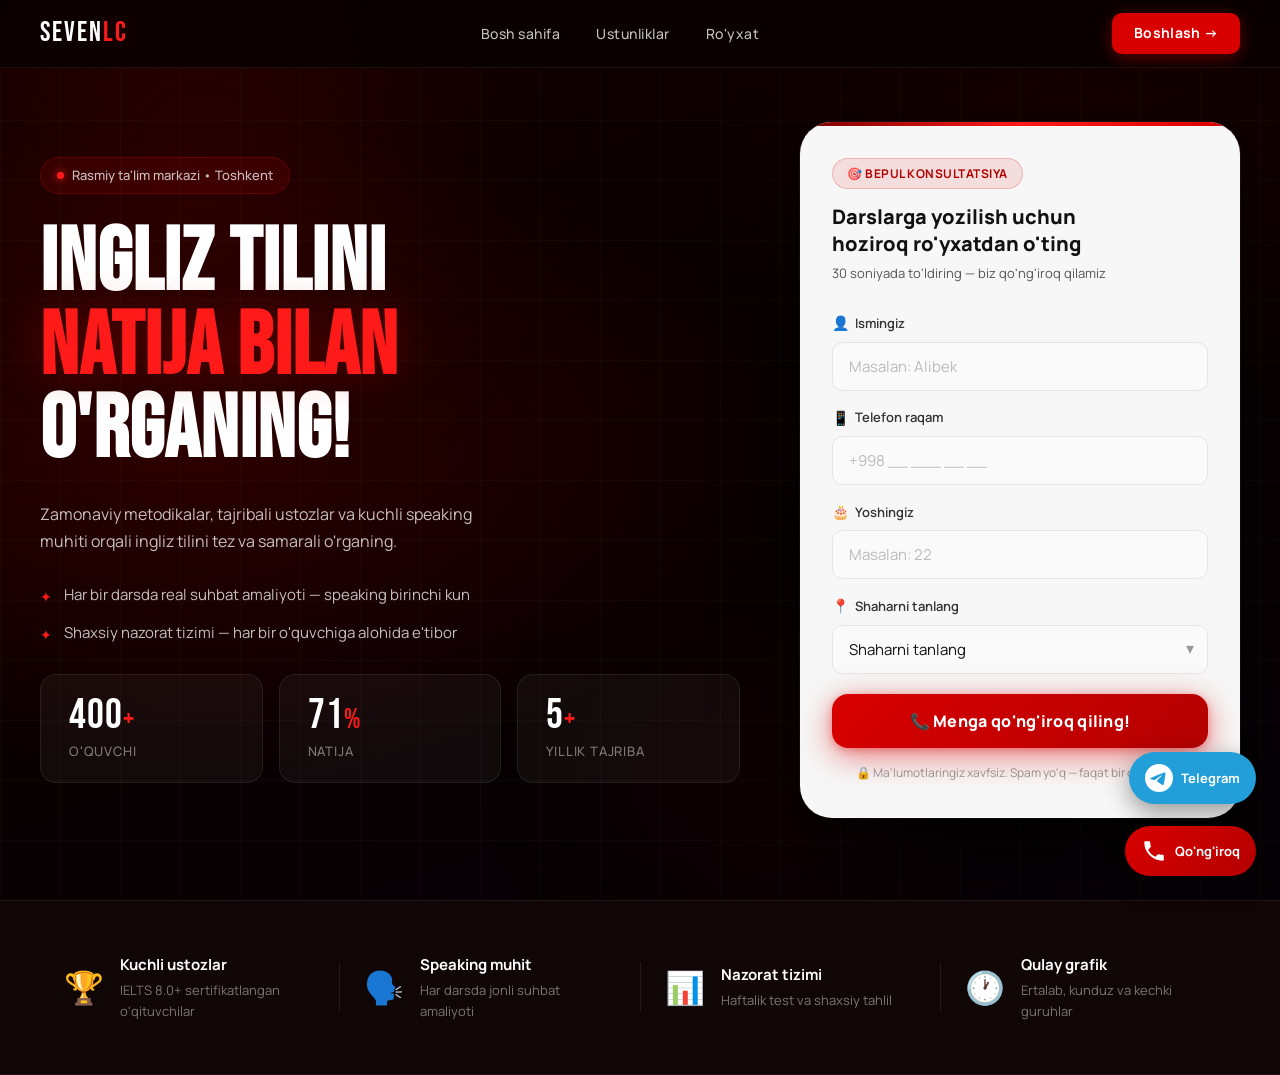
==== index.html @ 0f2a7fec "Add files via upload" ====
<!DOCTYPE html>
<html lang="uz">
<head>
  <meta charset="UTF-8" />
  <meta name="viewport" content="width=device-width, initial-scale=1.0"/>
  <title>SEVEN LC — Ingliz tili markazi</title>
  <link rel="stylesheet" href="style.css" />
  <!-- Google Fonts: Display + Body juftligi -->
  <link href="https://fonts.googleapis.com/css2?family=Bebas+Neue&family=Manrope:wght@300;400;500;600;700;800&display=swap" rel="stylesheet"/>
</head>
<body>

  <!-- ===== STICKY NAVBAR ===== -->
  <nav class="navbar" id="navbar">
    <div class="nav-inner">
      <div class="nav-logo">
        <span class="logo-seven">SEVEN</span><span class="logo-lc">LC</span>
      </div>
      <ul class="nav-links">
        <li><a href="#hero">Bosh sahifa</a></li>
        <li><a href="#features">Ustunliklar</a></li>
        <li><a href="#form">Ro'yxat</a></li>
      </ul>
      <a href="#form" class="nav-cta">Boshlash →</a>
    </div>
  </nav>

  <!-- ===== HERO SECTION ===== -->
  <section class="hero" id="hero">

    <!-- Fon dekorativ elementlari -->
    <div class="bg-orb orb1"></div>
    <div class="bg-orb orb2"></div>
    <div class="grid-lines"></div>

    <div class="hero-inner">

      <!-- ===== CHAP TOMON: Kontent ===== -->
      <div class="hero-left">

        <!-- Logo -->
        <div class="brand-badge">
          <span class="badge-dot"></span>
          <span>Rasmiy ta'lim markazi • Toshkent</span>
        </div>

        <!-- Asosiy sarlavha -->
        <h1 class="headline">
          Ingliz tilini<br/>
          <span class="headline-accent">natija bilan</span><br/>
          o'rganing!
        </h1>

        <!-- Kichik tavsif -->
        <p class="subtitle">
          Zamonaviy metodikalar, tajribali ustozlar va kuchli speaking muhiti orqali
          ingliz tilini tez va samarali o'rganing.
        </p>

        <!-- Foyda bandlari -->
        <ul class="benefits">
          <li>
            <span class="benefit-icon">✦</span>
            <span>Har bir darsda real suhbat amaliyoti — speaking birinchi kun</span>
          </li>
          <li>
            <span class="benefit-icon">✦</span>
            <span>Shaxsiy nazorat tizimi — har bir o'quvchiga alohida e'tibor</span>
          </li>
        </ul>

        <!-- Statistika kartalar -->
        <div class="stats-row">
          <div class="stat-card">
            <span class="stat-number">500<span class="stat-plus">+</span></span>
            <span class="stat-label">o'quvchi</span>
          </div>
          <div class="stat-card">
            <span class="stat-number">90<span class="stat-plus">%</span></span>
            <span class="stat-label">natija</span>
          </div>
          <div class="stat-card">
            <span class="stat-number">7<span class="stat-plus">+</span></span>
            <span class="stat-label">yillik tajriba</span>
          </div>
        </div>

      </div>

      <!-- ===== O'NG TOMON: Lead forma ===== -->
      <div class="hero-right">
        <div class="form-card" id="form">

          <!-- Forma sarlavhasi -->
          <div class="form-header">
            <div class="form-badge">🎯 Bepul konsultatsiya</div>
            <h2 class="form-title">
              Darslarga yozilish uchun<br/>hoziroq ro'yxatdan o'ting
            </h2>
            <p class="form-subtitle">30 soniyada to'ldiring — biz qo'ng'iroq qilamiz</p>
          </div>

          <!-- Forma -->
          <div class="lead-form" id="leadForm">

            <div class="field-group">
              <label class="field-label">
                <span class="label-icon">👤</span> Ismingiz
              </label>
              <input
                type="text"
                id="nameInput"
                class="field-input"
                placeholder="Masalan: Alibek"
                autocomplete="off"
              />
            </div>

            <div class="field-group">
              <label class="field-label">
                <span class="label-icon">📱</span> Telefon raqam
              </label>
              <input
                type="tel"
                id="phoneInput"
                class="field-input"
                placeholder="+998 __ ___ __ __"
                autocomplete="off"
              />
            </div>

            <div class="field-group">
              <label class="field-label">
                <span class="label-icon">🎂</span> Yoshingiz
              </label>
              <input
                type="number"
                id="ageInput"
                class="field-input"
                placeholder="Masalan: 22"
                min="5"
                max="70"
              />
            </div>

            <div class="field-group">
              <label class="field-label">
                <span class="label-icon">📍</span> Shaharni tanlang
              </label>
              <div class="select-wrapper">
                <select id="citySelect" class="field-input field-select">
                  <option value="" disabled selected>Shaharni tanlang</option>
                  <option value="toshkent">Toshkent</option>
                  <option value="samarkand">Samarqand</option>
                  <option value="buxoro">Buxoro</option>
                  <option value="namangan">Namangan</option>
                  <option value="andijon">Andijon</option>
                  <option value="fargona">Farg'ona</option>
                  <option value="qarshi">Qarshi</option>
                  <option value="nukus">Nukus</option>
                  <option value="other">Boshqa shahar</option>
                </select>
                <span class="select-arrow">▾</span>
              </div>
            </div>

            <!-- Yuborish tugmasi -->
            <button class="submit-btn" id="submitBtn" onclick="submitForm()">
              <span class="btn-text">📞 Menga qo'ng'iroq qiling!</span>
              <span class="btn-shine"></span>
            </button>

            <!-- Ishonch belgisi -->
            <p class="trust-note">
              🔒 Ma'lumotlaringiz xavfsiz. Spam yo'q — faqat bir qo'ng'iroq.
            </p>

          </div>

          <!-- Muvaffaqiyat xabari (JavaScript tomonidan ko'rsatiladi) -->
          <div class="success-message" id="successMessage">
            <div class="success-icon">🎉</div>
            <h3 class="success-title">Tabriklaymiz!</h3>
            <p class="success-text">
              Siz muvaffaqiyatli ro'yxatdan o'tdingiz.<br/>
              Tez orada mutaxassisimiz siz bilan bog'lanadi!
            </p>
            <div class="success-timer">
              <span class="timer-dot"></span>
              Odatda <strong>15 daqiqa</strong> ichida qo'ng'iroq qilamiz
            </div>
          </div>

        </div>
      </div>
      <!-- /hero-right -->

    </div>
    <!-- /hero-inner -->

  </section>
  <!-- /hero -->

  <!-- ===== FEATURE BAR ===== -->
  <section class="feature-bar" id="features">
    <div class="feature-bar-inner">

      <div class="feature-card">
        <div class="feature-icon">🏆</div>
        <div class="feature-content">
          <span class="feature-title">Kuchli ustozlar</span>
          <span class="feature-desc">IELTS 8.0+ sertifikatlangan o'qituvchilar</span>
        </div>
      </div>

      <div class="feature-divider"></div>

      <div class="feature-card">
        <div class="feature-icon">🗣️</div>
        <div class="feature-content">
          <span class="feature-title">Speaking muhit</span>
          <span class="feature-desc">Har darsda jonli suhbat amaliyoti</span>
        </div>
      </div>

      <div class="feature-divider"></div>

      <div class="feature-card">
        <div class="feature-icon">📊</div>
        <div class="feature-content">
          <span class="feature-title">Nazorat tizimi</span>
          <span class="feature-desc">Haftalik test va shaxsiy tahlil</span>
        </div>
      </div>

      <div class="feature-divider"></div>

      <div class="feature-card">
        <div class="feature-icon">🕐</div>
        <div class="feature-content">
          <span class="feature-title">Qulay grafik</span>
          <span class="feature-desc">Ertalab, kunduz va kechki guruhlar</span>
        </div>
      </div>

    </div>
  </section>
  <!-- /feature-bar -->

  <!-- ===== FLOATING BUTTONS ===== -->
  <!-- Telegram tugmasi -->
  <a
    href="https://t.me/sevenlc"
    target="_blank"
    class="float-btn float-telegram"
    title="Telegram orqali yozing"
  >
    <svg width="28" height="28" viewBox="0 0 24 24" fill="white">
      <path d="M11.944 0A12 12 0 0 0 0 12a12 12 0 0 0 12 12 12 12 0 0 0 12-12A12 12 0 0 0 12 0a12 12 0 0 0-.056 0zm4.962 7.224c.1-.002.321.023.465.14a.506.506 0 0 1 .171.325c.016.093.036.306.02.472-.18 1.898-.962 6.502-1.36 8.627-.168.9-.499 1.201-.82 1.23-.696.065-1.225-.46-1.9-.902-1.056-.693-1.653-1.124-2.678-1.8-1.185-.78-.417-1.21.258-1.91.177-.184 3.247-2.977 3.307-3.23.007-.032.014-.15-.056-.212s-.174-.041-.249-.024c-.106.024-1.793 1.14-5.061 3.345-.48.33-.913.49-1.302.48-.428-.008-1.252-.241-1.865-.44-.752-.245-1.349-.374-1.297-.789.027-.216.325-.437.893-.663 3.498-1.524 5.83-2.529 6.998-3.014 3.332-1.386 4.025-1.627 4.476-1.635z"/>
    </svg>
    <span class="float-label">Telegram</span>
  </a>

  <!-- Telefon tugmasi -->
  <a
    href="tel:+998901234567"
    class="float-btn float-phone"
    title="Qo'ng'iroq qiling"
  >
    <svg width="26" height="26" viewBox="0 0 24 24" fill="white">
      <path d="M6.62 10.79c1.44 2.83 3.76 5.14 6.59 6.59l2.2-2.2c.27-.27.67-.36 1.02-.24 1.12.37 2.33.57 3.57.57.55 0 1 .45 1 1V20c0 .55-.45 1-1 1-9.39 0-17-7.61-17-17 0-.55.45-1 1-1h3.5c.55 0 1 .45 1 1 0 1.25.2 2.45.57 3.57.11.35.03.74-.25 1.02l-2.2 2.2z"/>
    </svg>
    <span class="float-label">Qo'ng'iroq</span>
  </a>

  <script src="script.js"></script>
</body>
</html>
---- style.css ----
/* =====================================================
   SEVEN LC — Premium Red Landing Page
   Muallif: Claude | Dizayn: Dark Luxury Red
   ===================================================== */

/* ===== CSS O'ZGARUVCHILARI (Design Tokens) ===== */
:root {
  --red-900: #1a0000;
  --red-800: #2d0000;
  --red-700: #4a0000;
  --red-600: #7a0000;
  --red-500: #b30000;
  --red-400: #d90000;
  --red-300: #ff1a1a;
  --red-glow: rgba(217, 0, 0, 0.35);
  --red-soft: rgba(217, 0, 0, 0.12);

  --dark-bg: #0a0000;
  --dark-card: rgba(255,255,255,0.97);
  --dark-surface: rgba(255,255,255,0.04);

  --text-white: #ffffff;
  --text-light: rgba(255,255,255,0.75);
  --text-muted: rgba(255,255,255,0.45);
  --text-dark: #111111;
  --text-gray: #555555;

  --radius-sm: 10px;
  --radius-md: 16px;
  --radius-lg: 24px;
  --radius-xl: 32px;

  --shadow-red: 0 0 40px rgba(217,0,0,0.25), 0 0 80px rgba(217,0,0,0.1);
  --shadow-card: 0 32px 80px rgba(0,0,0,0.6), 0 8px 24px rgba(0,0,0,0.4);
  --shadow-btn: 0 8px 32px rgba(217,0,0,0.5), 0 2px 8px rgba(217,0,0,0.3);

  --font-display: 'Bebas Neue', sans-serif;
  --font-body: 'Manrope', sans-serif;

  --transition: all 0.3s cubic-bezier(0.4, 0, 0.2, 1);
}

/* ===== RESET & BASE ===== */
*, *::before, *::after {
  margin: 0;
  padding: 0;
  box-sizing: border-box;
}

html {
  scroll-behavior: smooth;
}

body {
  font-family: var(--font-body);
  background-color: var(--dark-bg);
  color: var(--text-white);
  min-height: 100vh;
  overflow-x: hidden;
  line-height: 1.6;
}

/* =====================================================
   NAVBAR
   ===================================================== */
.navbar {
  position: fixed;
  top: 0;
  left: 0;
  right: 0;
  z-index: 1000;
  padding: 0 40px;
  height: 68px;
  background: rgba(10, 0, 0, 0.85);
  backdrop-filter: blur(20px);
  -webkit-backdrop-filter: blur(20px);
  border-bottom: 1px solid rgba(255,255,255,0.06);
  transition: var(--transition);
}

.navbar.scrolled {
  background: rgba(10, 0, 0, 0.97);
  box-shadow: 0 4px 30px rgba(0,0,0,0.5);
}

.nav-inner {
  max-width: 1280px;
  margin: 0 auto;
  height: 100%;
  display: flex;
  align-items: center;
  justify-content: space-between;
}

/* Logo */
.nav-logo {
  font-family: var(--font-display);
  font-size: 28px;
  letter-spacing: 2px;
}
.logo-seven { color: var(--text-white); }
.logo-lc {
  color: var(--red-300);
  text-shadow: 0 0 20px var(--red-glow);
}

/* Nav links */
.nav-links {
  display: flex;
  list-style: none;
  gap: 36px;
}
.nav-links a {
  color: var(--text-light);
  text-decoration: none;
  font-size: 14px;
  font-weight: 500;
  letter-spacing: 0.5px;
  transition: var(--transition);
}
.nav-links a:hover {
  color: var(--red-300);
}

/* Nav CTA */
.nav-cta {
  background: var(--red-400);
  color: white;
  text-decoration: none;
  padding: 9px 22px;
  border-radius: var(--radius-sm);
  font-size: 14px;
  font-weight: 700;
  letter-spacing: 0.3px;
  transition: var(--transition);
  box-shadow: 0 4px 16px rgba(217,0,0,0.4);
}
.nav-cta:hover {
  background: var(--red-300);
  box-shadow: var(--shadow-btn);
  transform: translateY(-1px);
}

/* =====================================================
   HERO SECTION
   ===================================================== */
.hero {
  min-height: 100vh;
  padding: 100px 40px 60px;
  position: relative;
  overflow: hidden;
  display: flex;
  align-items: center;

  /* Gradient fon */
  background:
    radial-gradient(ellipse 80% 60% at 15% 50%, rgba(120,0,0,0.3) 0%, transparent 60%),
    radial-gradient(ellipse 60% 50% at 85% 20%, rgba(80,0,0,0.2) 0%, transparent 50%),
    linear-gradient(160deg, #150000 0%, #0a0000 40%, #060006 100%);
}

/* Dekorativ orb-lar (fon yorituvchi elementlar) */
.bg-orb {
  position: absolute;
  border-radius: 50%;
  pointer-events: none;
  filter: blur(80px);
}
.orb1 {
  width: 600px;
  height: 600px;
  background: radial-gradient(circle, rgba(180,0,0,0.18) 0%, transparent 70%);
  top: -150px;
  left: -100px;
  animation: orbFloat 8s ease-in-out infinite;
}
.orb2 {
  width: 400px;
  height: 400px;
  background: radial-gradient(circle, rgba(100,0,0,0.15) 0%, transparent 70%);
  bottom: -80px;
  right: 300px;
  animation: orbFloat 10s ease-in-out infinite reverse;
}

/* Grid chiziqlar (fon pattern) */
.grid-lines {
  position: absolute;
  inset: 0;
  background-image:
    linear-gradient(rgba(255,255,255,0.025) 1px, transparent 1px),
    linear-gradient(90deg, rgba(255,255,255,0.025) 1px, transparent 1px);
  background-size: 60px 60px;
  pointer-events: none;
}

@keyframes orbFloat {
  0%, 100% { transform: translateY(0px) scale(1); }
  50% { transform: translateY(-30px) scale(1.05); }
}

/* Hero ichki tartib */
.hero-inner {
  max-width: 1280px;
  margin: 0 auto;
  width: 100%;
  display: grid;
  grid-template-columns: 1fr 440px;
  gap: 60px;
  align-items: center;
  position: relative;
  z-index: 1;
}

/* =====================================================
   CHAP TOMON — Kontent
   ===================================================== */
.hero-left {
  display: flex;
  flex-direction: column;
  gap: 28px;
}

/* Brand badge */
.brand-badge {
  display: inline-flex;
  align-items: center;
  gap: 8px;
  background: var(--red-soft);
  border: 1px solid rgba(217,0,0,0.25);
  border-radius: 50px;
  padding: 7px 16px;
  font-size: 13px;
  color: var(--text-light);
  font-weight: 500;
  width: fit-content;
  animation: fadeSlideDown 0.6s ease both;
}
.badge-dot {
  width: 7px;
  height: 7px;
  border-radius: 50%;
  background: var(--red-300);
  box-shadow: 0 0 8px var(--red-300);
  animation: pulse 2s infinite;
}

@keyframes pulse {
  0%, 100% { opacity: 1; transform: scale(1); }
  50% { opacity: 0.6; transform: scale(1.3); }
}

/* Asosiy sarlavha */
.headline {
  font-family: var(--font-display);
  font-size: clamp(52px, 7vw, 88px);
  line-height: 0.95;
  letter-spacing: 1px;
  color: var(--text-white);
  animation: fadeSlideDown 0.7s ease 0.1s both;
}
.headline-accent {
  color: var(--red-300);
  text-shadow: var(--shadow-red);
  display: inline-block;
  position: relative;
}

/* Tavsif matni */
.subtitle {
  font-size: 16px;
  color: var(--text-light);
  line-height: 1.7;
  max-width: 480px;
  font-weight: 400;
  animation: fadeSlideDown 0.7s ease 0.2s both;
}

/* Foyda bandlari */
.benefits {
  list-style: none;
  display: flex;
  flex-direction: column;
  gap: 12px;
  animation: fadeSlideDown 0.7s ease 0.3s both;
}
.benefits li {
  display: flex;
  align-items: flex-start;
  gap: 12px;
  font-size: 15px;
  color: var(--text-light);
}
.benefit-icon {
  color: var(--red-300);
  font-size: 14px;
  margin-top: 3px;
  flex-shrink: 0;
}

/* ===== STATISTIKA KARTALAR ===== */
.stats-row {
  display: flex;
  gap: 16px;
  animation: fadeSlideDown 0.7s ease 0.4s both;
}

.stat-card {
  background: var(--dark-surface);
  border: 1px solid rgba(255,255,255,0.08);
  border-radius: var(--radius-md);
  padding: 20px 28px;
  display: flex;
  flex-direction: column;
  gap: 4px;
  flex: 1;
  position: relative;
  overflow: hidden;
  transition: var(--transition);
  cursor: default;
}
.stat-card::before {
  content: '';
  position: absolute;
  top: 0;
  left: 0;
  right: 0;
  height: 2px;
  background: linear-gradient(90deg, var(--red-400), var(--red-300));
  opacity: 0;
  transition: var(--transition);
}
.stat-card:hover {
  border-color: rgba(217,0,0,0.3);
  background: rgba(217,0,0,0.08);
  transform: translateY(-3px);
}
.stat-card:hover::before {
  opacity: 1;
}

.stat-number {
  font-family: var(--font-display);
  font-size: 42px;
  color: var(--text-white);
  line-height: 1;
  letter-spacing: 1px;
}
.stat-plus {
  color: var(--red-300);
  font-size: 28px;
}
.stat-label {
  font-size: 13px;
  color: var(--text-muted);
  font-weight: 500;
  text-transform: uppercase;
  letter-spacing: 0.8px;
}

/* =====================================================
   O'NG TOMON — Lead Forma
   ===================================================== */
.hero-right {
  animation: fadeSlideUp 0.8s ease 0.2s both;
}

.form-card {
  background: var(--dark-card);
  border-radius: var(--radius-xl);
  padding: 36px 32px;
  box-shadow: var(--shadow-card), 0 0 0 1px rgba(255,255,255,0.08);
  position: relative;
  overflow: hidden;
}

/* Forma yuqori dekoratsiyasi */
.form-card::before {
  content: '';
  position: absolute;
  top: 0;
  left: 0;
  right: 0;
  height: 4px;
  background: linear-gradient(90deg, var(--red-600), var(--red-300), var(--red-400));
}

/* Forma sarlavhasi */
.form-header {
  margin-bottom: 28px;
}
.form-badge {
  display: inline-block;
  background: rgba(217,0,0,0.1);
  color: var(--red-500);
  border: 1px solid rgba(217,0,0,0.2);
  border-radius: 50px;
  padding: 5px 14px;
  font-size: 12px;
  font-weight: 700;
  letter-spacing: 0.5px;
  text-transform: uppercase;
  margin-bottom: 14px;
}
.form-title {
  font-family: var(--font-body);
  font-size: 20px;
  font-weight: 800;
  color: var(--text-dark);
  line-height: 1.35;
  margin-bottom: 6px;
}
.form-subtitle {
  font-size: 13px;
  color: var(--text-gray);
}

/* ===== FORMA MAYDONLARI ===== */
.lead-form {
  display: flex;
  flex-direction: column;
  gap: 16px;
}

.field-group {
  display: flex;
  flex-direction: column;
  gap: 7px;
}

.field-label {
  font-size: 13px;
  font-weight: 600;
  color: #333;
  display: flex;
  align-items: center;
  gap: 6px;
}
.label-icon { font-size: 14px; }

.field-input {
  width: 100%;
  padding: 13px 16px;
  border: 1.5px solid #e5e5e5;
  border-radius: var(--radius-sm);
  font-size: 15px;
  font-family: var(--font-body);
  color: var(--text-dark);
  background: #fafafa;
  transition: var(--transition);
  outline: none;
  appearance: none;
  -webkit-appearance: none;
}
.field-input:focus {
  border-color: var(--red-400);
  background: white;
  box-shadow: 0 0 0 4px rgba(217,0,0,0.08);
}
.field-input::placeholder {
  color: #bbb;
}
.field-input:hover:not(:focus) {
  border-color: #ccc;
}

/* Select wrapper */
.select-wrapper {
  position: relative;
}
.field-select {
  cursor: pointer;
  padding-right: 40px;
}
.select-arrow {
  position: absolute;
  right: 14px;
  top: 50%;
  transform: translateY(-50%);
  color: #999;
  font-size: 16px;
  pointer-events: none;
}

/* ===== YUBORISH TUGMASI ===== */
.submit-btn {
  width: 100%;
  padding: 16px 24px;
  background: linear-gradient(135deg, var(--red-400), var(--red-500));
  color: white;
  border: none;
  border-radius: var(--radius-md);
  font-size: 16px;
  font-weight: 800;
  font-family: var(--font-body);
  cursor: pointer;
  transition: var(--transition);
  position: relative;
  overflow: hidden;
  margin-top: 4px;
  letter-spacing: 0.3px;
  box-shadow: var(--shadow-btn);
}
.submit-btn:hover {
  background: linear-gradient(135deg, var(--red-300), var(--red-400));
  transform: translateY(-2px);
  box-shadow: 0 12px 40px rgba(217,0,0,0.6);
}
.submit-btn:active {
  transform: translateY(0);
}

/* Tugma yaltirash effekti */
.btn-shine {
  position: absolute;
  top: 0;
  left: -100%;
  width: 60%;
  height: 100%;
  background: linear-gradient(90deg, transparent, rgba(255,255,255,0.25), transparent);
  transform: skewX(-20deg);
  animation: btnShine 3s infinite;
}
@keyframes btnShine {
  0% { left: -100%; }
  40%, 100% { left: 150%; }
}

/* Ishonch eslatmasi */
.trust-note {
  font-size: 12px;
  color: #999;
  text-align: center;
  line-height: 1.5;
}

/* =====================================================
   MUVAFFAQIYAT XABARI
   ===================================================== */
.success-message {
  display: none; /* JavaScript tomonidan ko'rsatiladi */
  flex-direction: column;
  align-items: center;
  text-align: center;
  padding: 20px 0;
  animation: successPop 0.5s cubic-bezier(0.175, 0.885, 0.32, 1.275) both;
}
.success-message.visible {
  display: flex;
}

.success-icon {
  font-size: 64px;
  margin-bottom: 16px;
  animation: iconBounce 0.6s cubic-bezier(0.175, 0.885, 0.32, 1.275) 0.2s both;
}
.success-title {
  font-size: 26px;
  font-weight: 800;
  color: var(--text-dark);
  margin-bottom: 10px;
}
.success-text {
  font-size: 15px;
  color: var(--text-gray);
  line-height: 1.6;
  margin-bottom: 20px;
}
.success-timer {
  display: flex;
  align-items: center;
  gap: 8px;
  background: rgba(217,0,0,0.08);
  border: 1px solid rgba(217,0,0,0.15);
  border-radius: 50px;
  padding: 10px 20px;
  font-size: 13px;
  color: var(--red-600);
  font-weight: 500;
}
.timer-dot {
  width: 8px;
  height: 8px;
  border-radius: 50%;
  background: var(--red-400);
  animation: pulse 1.5s infinite;
}

@keyframes successPop {
  from { opacity: 0; transform: scale(0.8); }
  to { opacity: 1; transform: scale(1); }
}
@keyframes iconBounce {
  from { transform: scale(0) rotate(-15deg); }
  to { transform: scale(1) rotate(0); }
}

/* =====================================================
   FEATURE BAR (Quyi qism)
   ===================================================== */
.feature-bar {
  background: rgba(255,255,255,0.025);
  border-top: 1px solid rgba(255,255,255,0.06);
  border-bottom: 1px solid rgba(255,255,255,0.06);
  padding: 36px 40px;
}

.feature-bar-inner {
  max-width: 1280px;
  margin: 0 auto;
  display: flex;
  align-items: center;
  gap: 0;
}

.feature-card {
  flex: 1;
  display: flex;
  align-items: center;
  gap: 16px;
  padding: 16px 24px;
  border-radius: var(--radius-md);
  transition: var(--transition);
  cursor: default;
}
.feature-card:hover {
  background: rgba(217,0,0,0.07);
}
.feature-card:hover .feature-icon {
  transform: scale(1.15);
}

.feature-icon {
  font-size: 32px;
  flex-shrink: 0;
  transition: var(--transition);
}

.feature-content {
  display: flex;
  flex-direction: column;
  gap: 3px;
}
.feature-title {
  font-size: 15px;
  font-weight: 700;
  color: var(--text-white);
}
.feature-desc {
  font-size: 13px;
  color: var(--text-muted);
}

/* Ajratuvchi chiziq */
.feature-divider {
  width: 1px;
  height: 50px;
  background: rgba(255,255,255,0.08);
  flex-shrink: 0;
}

/* =====================================================
   FLOATING BUTTONS
   ===================================================== */
.float-btn {
  position: fixed;
  right: 24px;
  display: flex;
  align-items: center;
  gap: 8px;
  padding: 12px 16px;
  border-radius: 50px;
  text-decoration: none;
  font-family: var(--font-body);
  font-size: 13px;
  font-weight: 700;
  color: white;
  z-index: 900;
  transition: var(--transition);
  box-shadow: 0 8px 24px rgba(0,0,0,0.4);
  white-space: nowrap;
}

/* Telegram tugmasi (pastdan ikkinchi) */
.float-telegram {
  bottom: 96px;
  background: #229ED9;
}
.float-telegram:hover {
  background: #1a8bbf;
  transform: translateX(-4px) scale(1.03);
  box-shadow: 0 12px 32px rgba(34,158,217,0.5);
}

/* Telefon tugmasi (eng pastda) */
.float-phone {
  bottom: 24px;
  background: linear-gradient(135deg, var(--red-400), var(--red-500));
}
.float-phone:hover {
  background: linear-gradient(135deg, var(--red-300), var(--red-400));
  transform: translateX(-4px) scale(1.03);
  box-shadow: 0 12px 32px rgba(217,0,0,0.5);
}

/* =====================================================
   ANIMATSIYALAR (Sahifa yuklanganda)
   ===================================================== */
@keyframes fadeSlideDown {
  from {
    opacity: 0;
    transform: translateY(-20px);
  }
  to {
    opacity: 1;
    transform: translateY(0);
  }
}

@keyframes fadeSlideUp {
  from {
    opacity: 0;
    transform: translateY(30px);
  }
  to {
    opacity: 1;
    transform: translateY(0);
  }
}

/* =====================================================
   MOBILE RESPONSIVE (768px dan kichik)
   ===================================================== */
@media (max-width: 900px) {
  .hero-inner {
    grid-template-columns: 1fr;
    gap: 40px;
  }

  .hero {
    padding: 90px 24px 50px;
  }

  .hero-left {
    gap: 22px;
  }

  .headline {
    font-size: clamp(44px, 12vw, 68px);
  }

  .stats-row {
    gap: 10px;
  }
  .stat-card {
    padding: 16px 20px;
  }
  .stat-number {
    font-size: 34px;
  }

  .form-card {
    padding: 28px 22px;
  }

  .navbar {
    padding: 0 20px;
  }
  .nav-links {
    display: none;
  }

  .feature-bar {
    padding: 24px 20px;
  }
  .feature-bar-inner {
    flex-direction: column;
    gap: 0;
  }
  .feature-card {
    width: 100%;
  }
  .feature-divider {
    width: 100%;
    height: 1px;
    margin: 4px 0;
  }

  .float-btn .float-label {
    display: none;
  }
  .float-btn {
    width: 52px;
    height: 52px;
    padding: 0;
    justify-content: center;
    border-radius: 50%;
  }
}

@media (max-width: 480px) {
  .stats-row {
    flex-direction: column;
  }
  .stat-card {
    flex-direction: row;
    align-items: center;
    gap: 12px;
  }
}
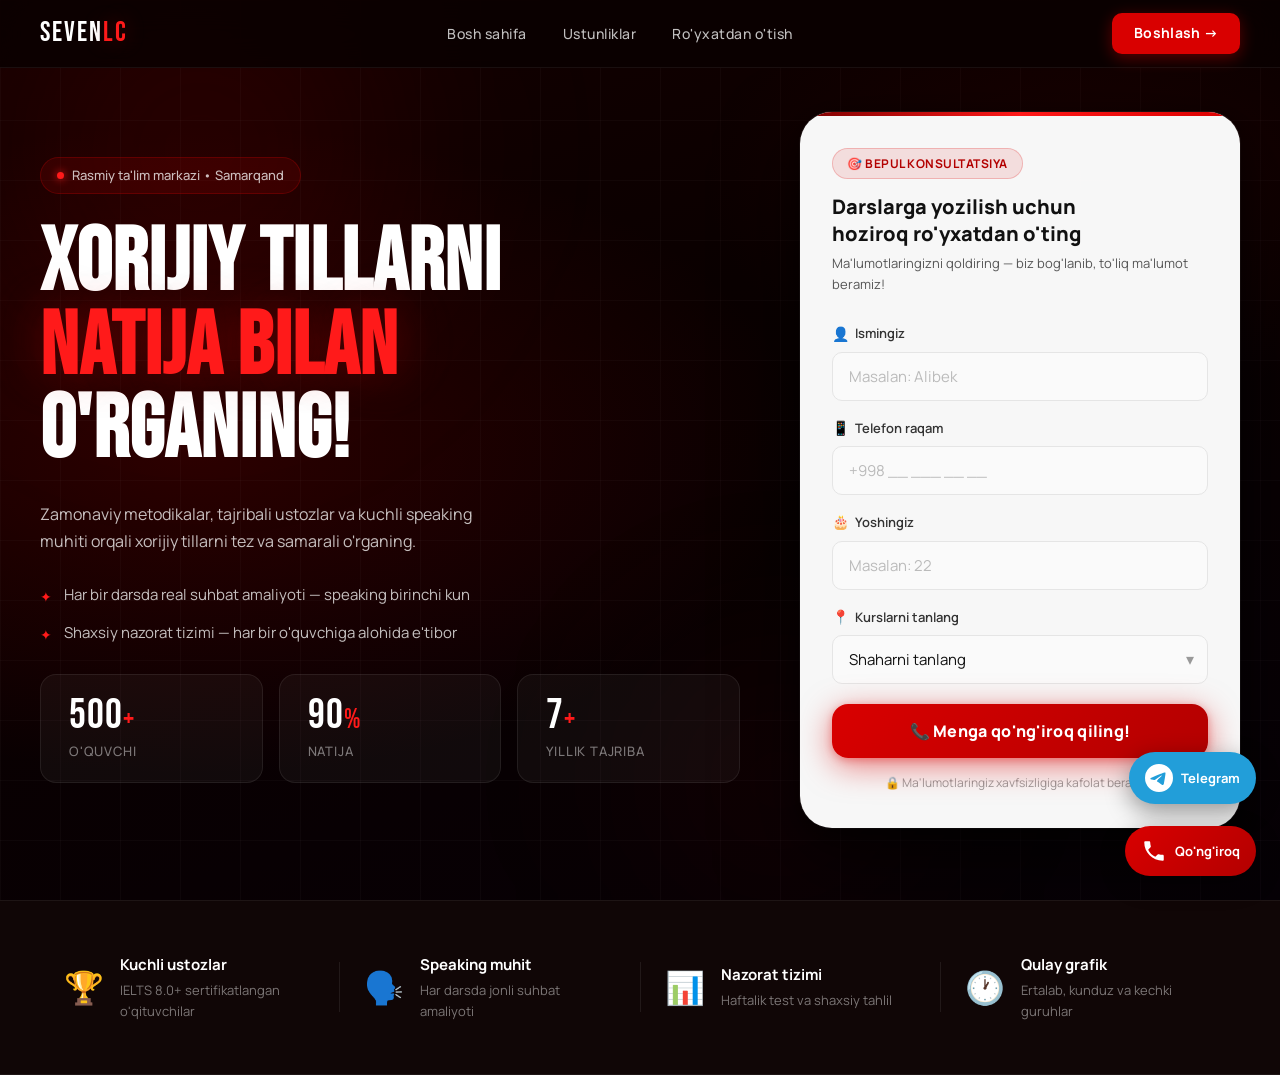
==== commit 89376391: "index.html" ====
--- a/index.html
+++ b/index.html
@@ -19,7 +19,7 @@
       <ul class="nav-links">
         <li><a href="#hero">Bosh sahifa</a></li>
         <li><a href="#features">Ustunliklar</a></li>
-        <li><a href="#form">Ro'yxat</a></li>
+        <li><a href="#form">Ro'yxatdan o'tish</a></li>
       </ul>
       <a href="#form" class="nav-cta">Boshlash →</a>
     </div>
@@ -41,12 +41,12 @@
         <!-- Logo -->
         <div class="brand-badge">
           <span class="badge-dot"></span>
-          <span>Rasmiy ta'lim markazi • Toshkent</span>
+          <span>Rasmiy ta'lim markazi • Samarqand</span>
         </div>
 
         <!-- Asosiy sarlavha -->
         <h1 class="headline">
-          Ingliz tilini<br/>
+          Xorijiy tillarni<br/>
           <span class="headline-accent">natija bilan</span><br/>
           o'rganing!
         </h1>
@@ -54,7 +54,7 @@
         <!-- Kichik tavsif -->
         <p class="subtitle">
           Zamonaviy metodikalar, tajribali ustozlar va kuchli speaking muhiti orqali
-          ingliz tilini tez va samarali o'rganing.
+          xorijiy tillarni tez va samarali o'rganing.
         </p>
 
         <!-- Foyda bandlari -->
@@ -97,7 +97,7 @@
             <h2 class="form-title">
               Darslarga yozilish uchun<br/>hoziroq ro'yxatdan o'ting
             </h2>
-            <p class="form-subtitle">30 soniyada to'ldiring — biz qo'ng'iroq qilamiz</p>
+            <p class="form-subtitle">Ma'lumotlaringizni qoldiring — biz bog'lanib, to'liq ma'lumot beramiz!</p>
           </div>
 
           <!-- Forma -->
@@ -145,18 +145,18 @@
 
             <div class="field-group">
               <label class="field-label">
-                <span class="label-icon">📍</span> Shaharni tanlang
+                <span class="label-icon">📍</span> Kurslarni tanlang
               </label>
               <div class="select-wrapper">
                 <select id="citySelect" class="field-input field-select">
                   <option value="" disabled selected>Shaharni tanlang</option>
-                  <option value="toshkent">Toshkent</option>
-                  <option value="samarkand">Samarqand</option>
-                  <option value="buxoro">Buxoro</option>
-                  <option value="namangan">Namangan</option>
-                  <option value="andijon">Andijon</option>
-                  <option value="fargona">Farg'ona</option>
-                  <option value="qarshi">Qarshi</option>
+                  <option value="toshkent">Ingliz tili</option>
+                  <option value="samarkand">Nemis tili</option>
+                  <option value="buxoro">Rus tili</option>
+                  <option value="namangan">Xitoy tili</option>
+                  <option value="andijon">Koreys tili</option>
+                  <option value="fargona">Turk tili</option>
+                  <option value="qarshi">English KIDS (bolalar uchun)</option>
                   <option value="nukus">Nukus</option>
                   <option value="other">Boshqa shahar</option>
                 </select>
@@ -172,7 +172,7 @@
 
             <!-- Ishonch belgisi -->
             <p class="trust-note">
-              🔒 Ma'lumotlaringiz xavfsiz. Spam yo'q — faqat bir qo'ng'iroq.
+              🔒 Ma'lumotlaringiz xavfsizligiga kafolat beramiz!
             </p>
 
           </div>
@@ -183,7 +183,7 @@
             <h3 class="success-title">Tabriklaymiz!</h3>
             <p class="success-text">
               Siz muvaffaqiyatli ro'yxatdan o'tdingiz.<br/>
-              Tez orada mutaxassisimiz siz bilan bog'lanadi!
+              Tez orada menejerimiz siz bilan bog'lanadi!
             </p>
             <div class="success-timer">
               <span class="timer-dot"></span>
@@ -250,7 +250,7 @@
   <!-- ===== FLOATING BUTTONS ===== -->
   <!-- Telegram tugmasi -->
   <a
-    href="https://t.me/sevenlc"
+    href="https://t.me/seven_lc"
     target="_blank"
     class="float-btn float-telegram"
     title="Telegram orqali yozing"
@@ -263,7 +263,7 @@
 
   <!-- Telefon tugmasi -->
   <a
-    href="tel:+998901234567"
+    href="tel:+998947000111"
     class="float-btn float-phone"
     title="Qo'ng'iroq qiling"
   >
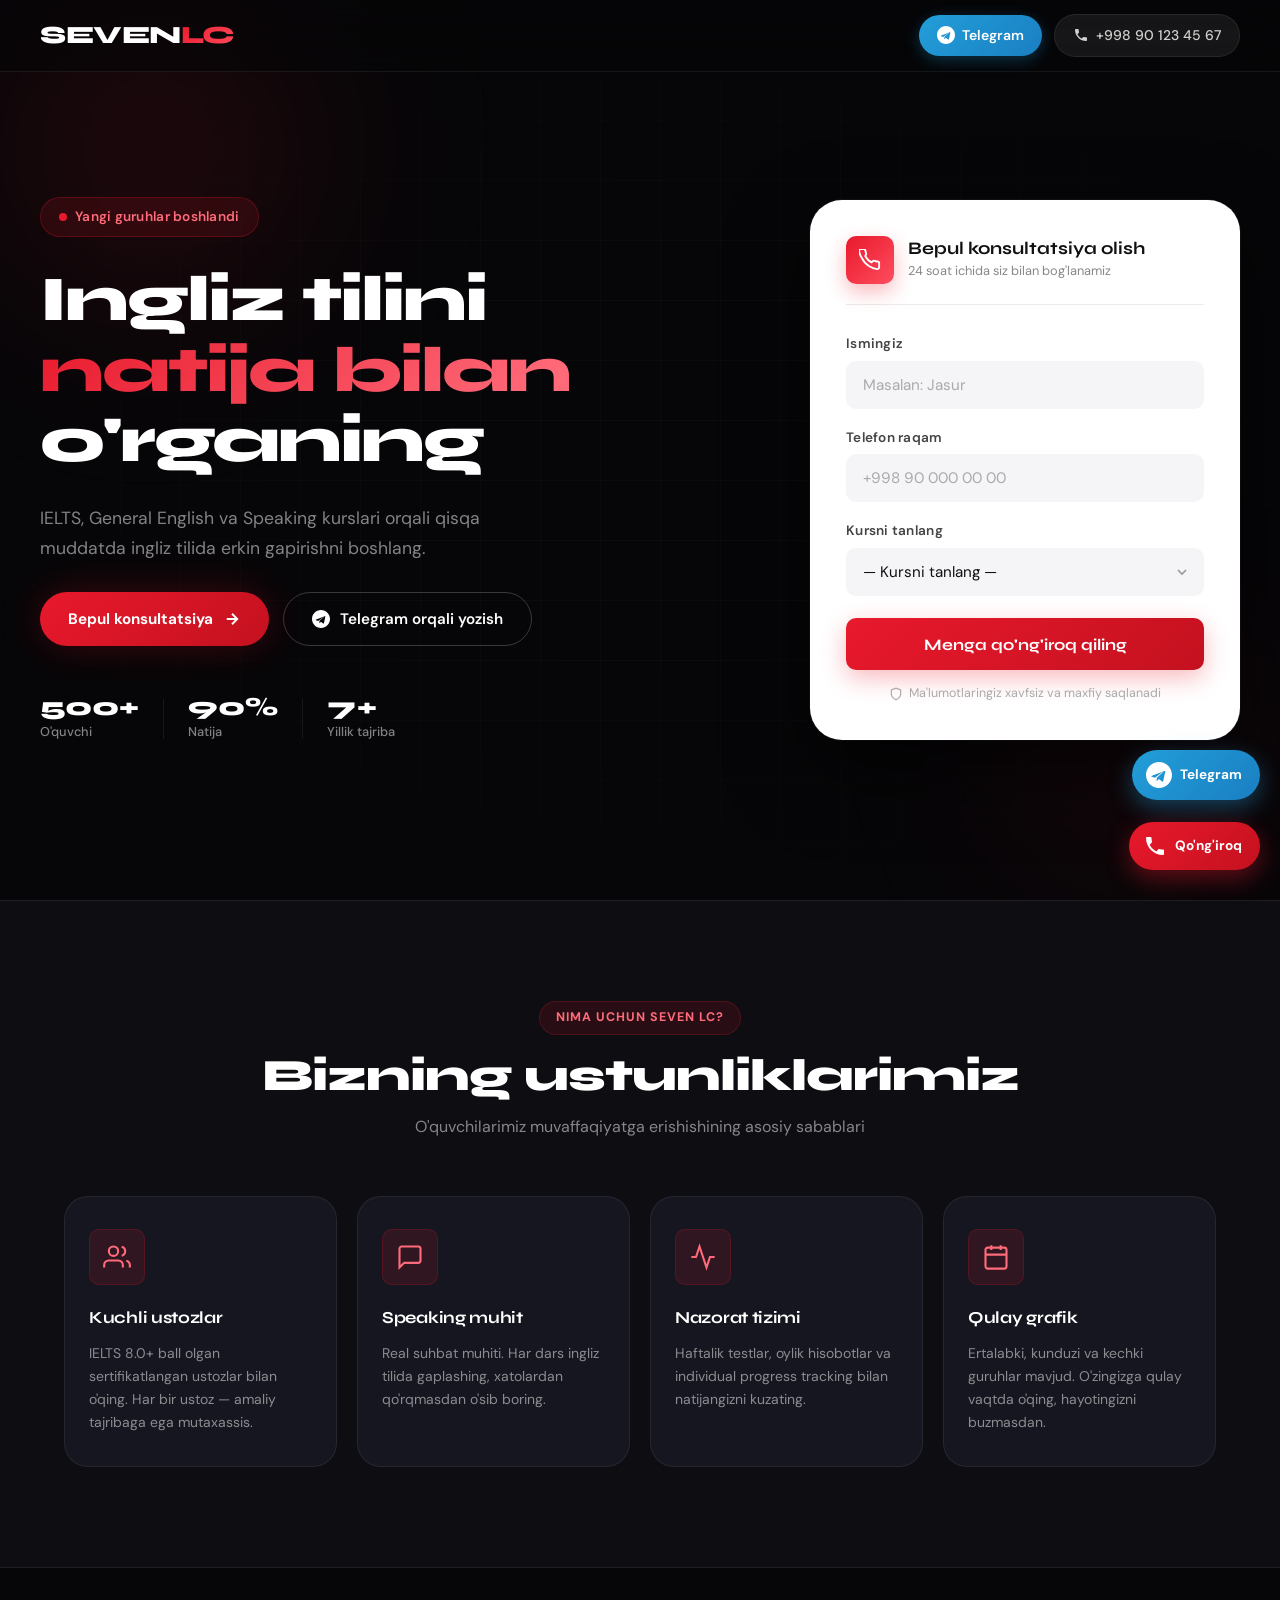
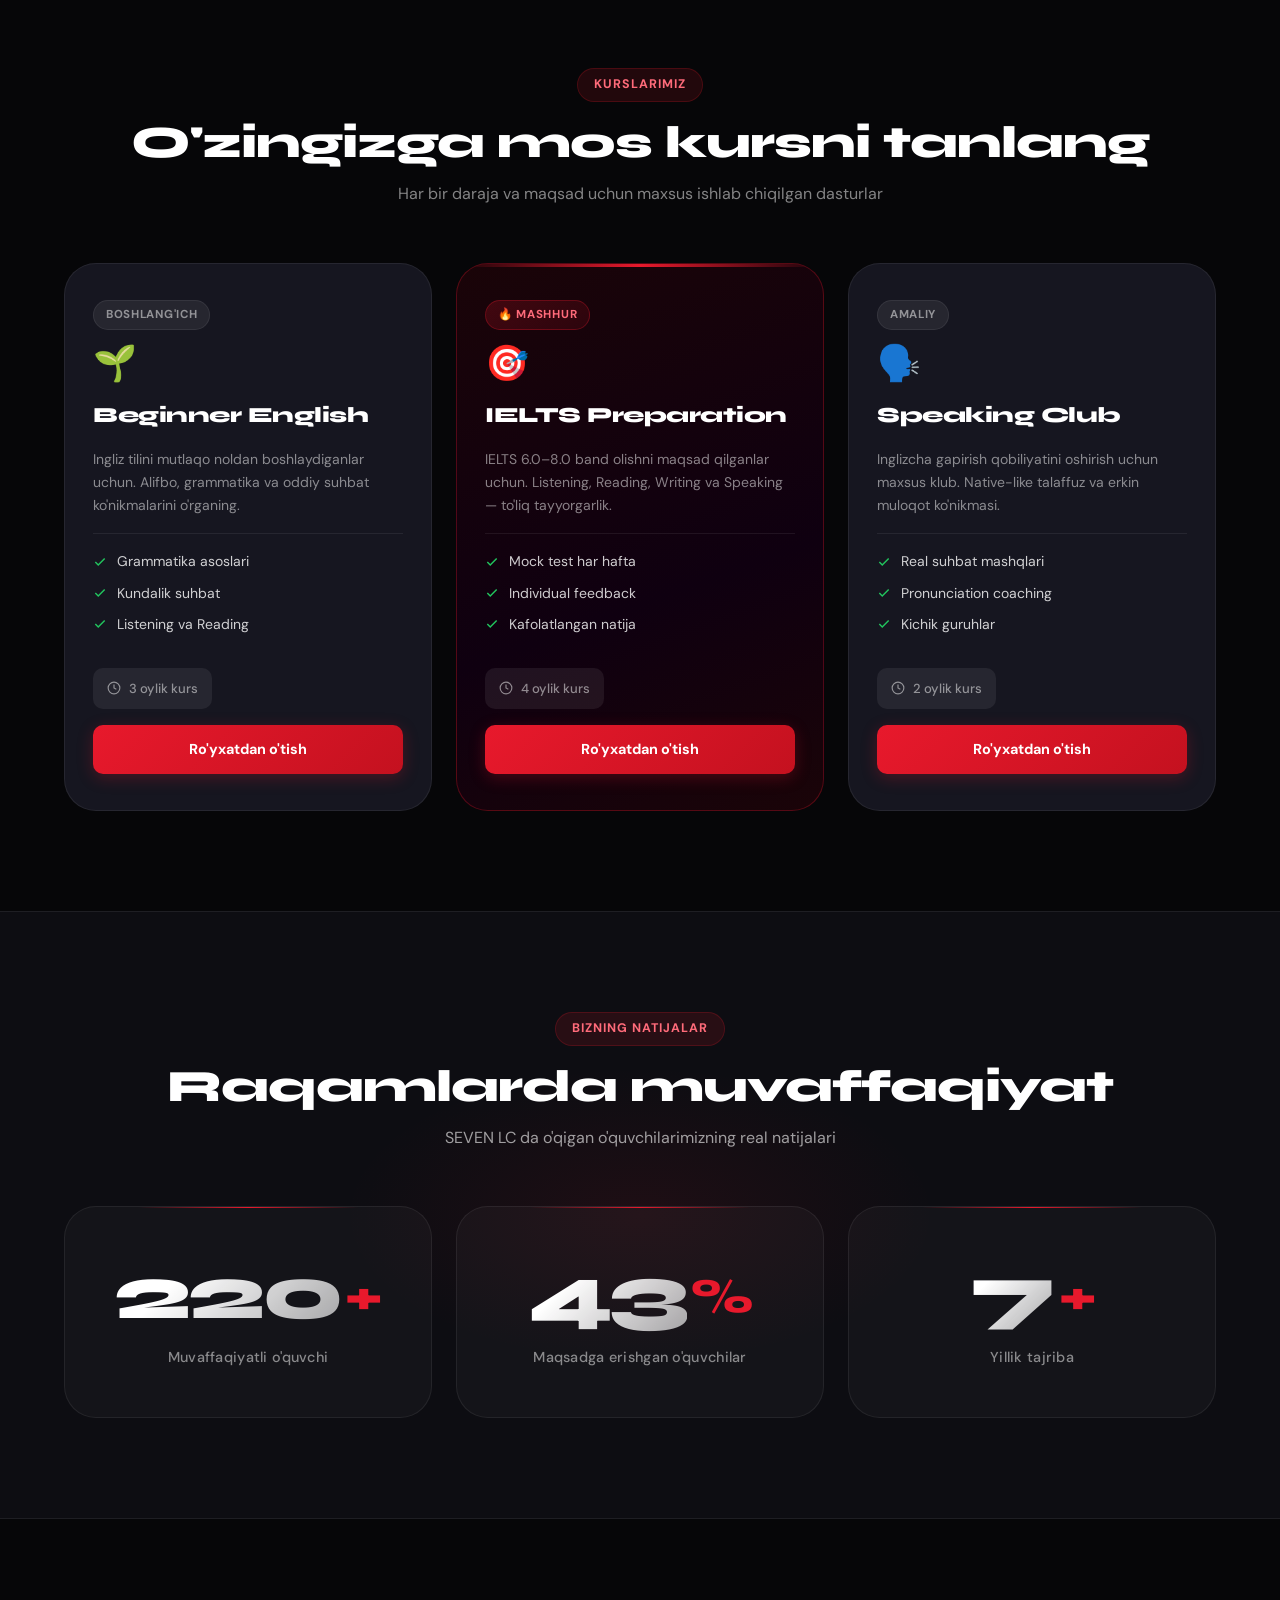
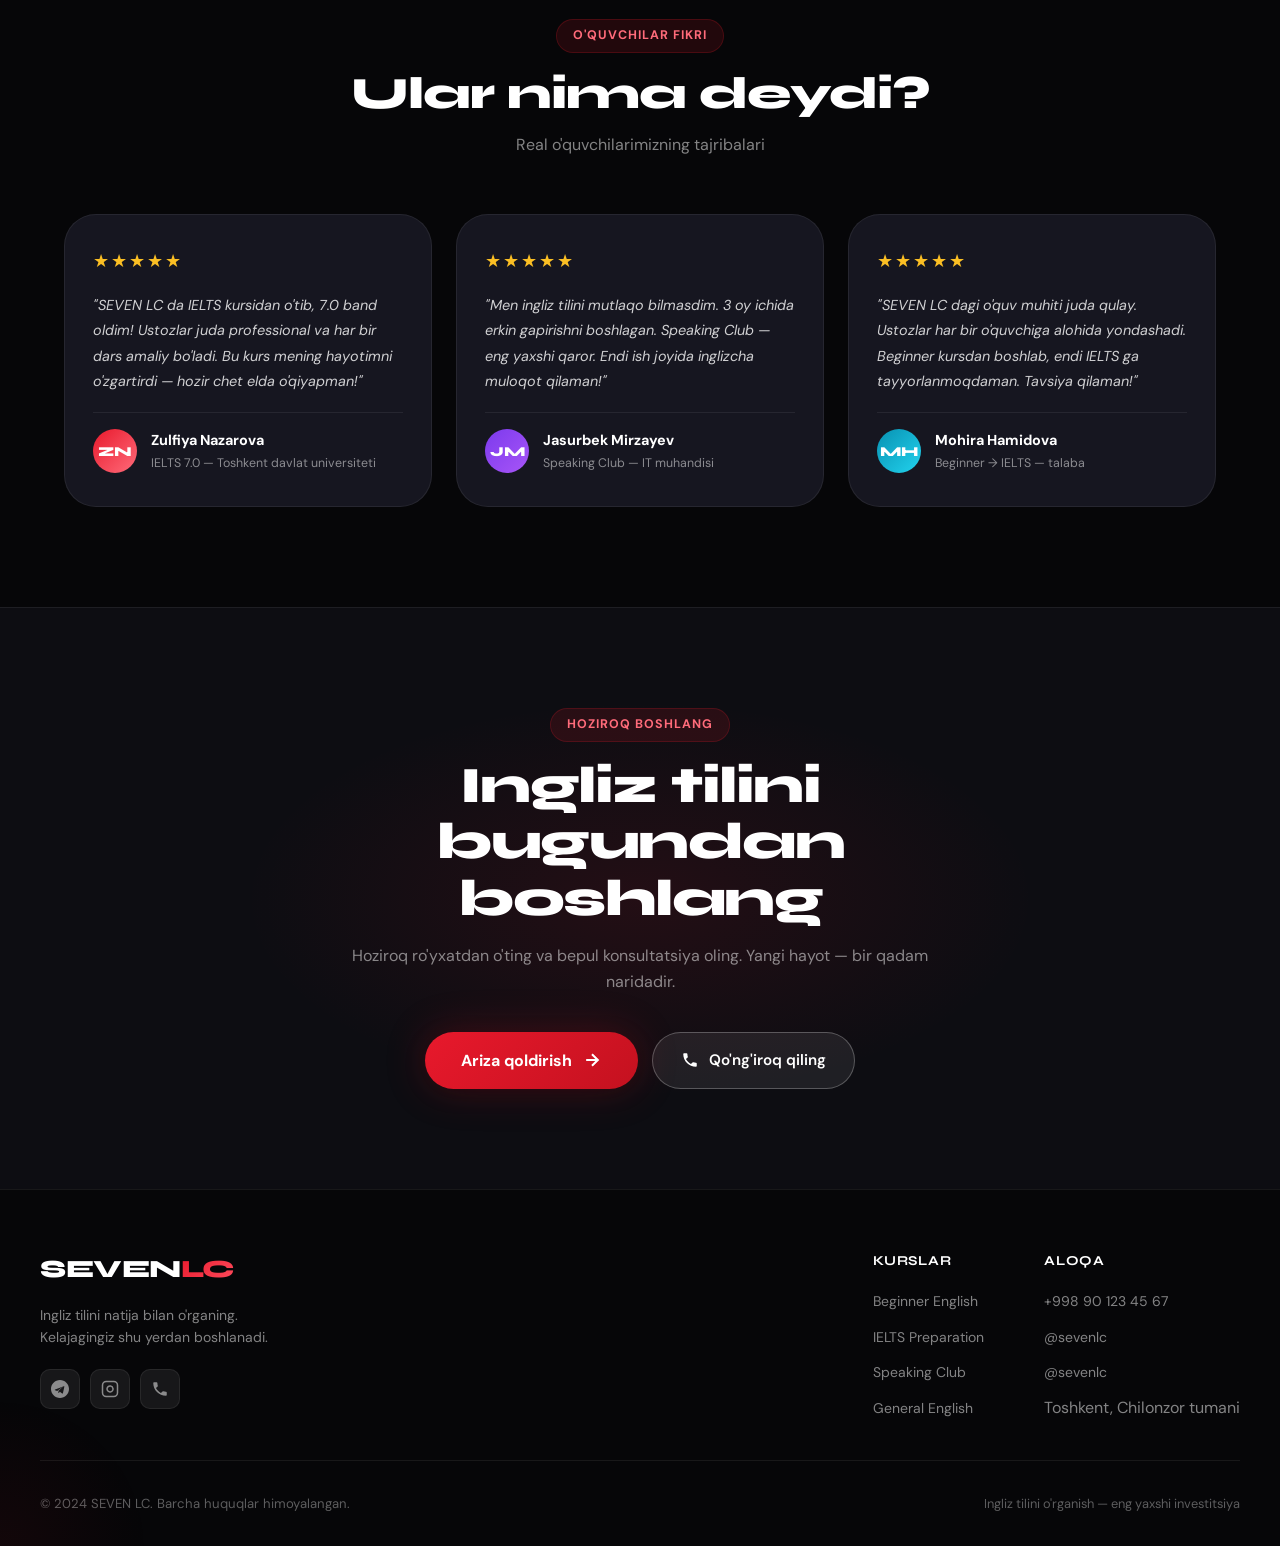
==== commit b493e372: "Add files via upload" ====
--- a/index.html
+++ b/index.html
@@ -2,274 +2,446 @@
 <html lang="uz">
 <head>
   <meta charset="UTF-8" />
-  <meta name="viewport" content="width=device-width, initial-scale=1.0"/>
-  <title>SEVEN LC — Ingliz tili markazi</title>
+  <meta name="viewport" content="width=device-width, initial-scale=1.0" />
+  <meta name="description" content="SEVEN LC — IELTS, General English va Speaking kurslari orqali ingliz tilini tez va natija bilan o'rganing. Bepul konsultatsiya oling!" />
+  <meta name="keywords" content="ingliz tili kurslari, IELTS tayyorgarlik, Speaking club, English learning Uzbekistan" />
+  <meta property="og:title" content="SEVEN LC — Ingliz tilini natija bilan o'rganing" />
+  <meta property="og:description" content="500+ o'quvchi, 90% natija, 7+ yillik tajriba. Bepul konsultatsiya oling!" />
+  <title>SEVEN LC — Ingliz tilini natija bilan o'rganing</title>
+
+  <!-- Google Fonts -->
+  <link rel="preconnect" href="https://fonts.googleapis.com" />
+  <link rel="preconnect" href="https://fonts.gstatic.com" crossorigin />
+  <link href="https://fonts.googleapis.com/css2?family=Syne:wght@400;600;700;800&family=DM+Sans:wght@300;400;500;600&display=swap" rel="stylesheet" />
+
   <link rel="stylesheet" href="style.css" />
-  <!-- Google Fonts: Display + Body juftligi -->
-  <link href="https://fonts.googleapis.com/css2?family=Bebas+Neue&family=Manrope:wght@300;400;500;600;700;800&display=swap" rel="stylesheet"/>
 </head>
 <body>
 
-  <!-- ===== STICKY NAVBAR ===== -->
+  <!-- ========== STICKY NAVBAR ========== -->
   <nav class="navbar" id="navbar">
-    <div class="nav-inner">
-      <div class="nav-logo">
+    <div class="nav-container">
+      <!-- Logo -->
+      <a href="#" class="nav-logo">
         <span class="logo-seven">SEVEN</span><span class="logo-lc">LC</span>
-      </div>
-      <ul class="nav-links">
-        <li><a href="#hero">Bosh sahifa</a></li>
-        <li><a href="#features">Ustunliklar</a></li>
-        <li><a href="#form">Ro'yxatdan o'tish</a></li>
-      </ul>
-      <a href="#form" class="nav-cta">Boshlash →</a>
+      </a>
+
+      <!-- Nav Actions -->
+      <div class="nav-actions">
+        <a href="https://t.me/sevenlc" target="_blank" class="btn-telegram-nav">
+          <svg width="18" height="18" viewBox="0 0 24 24" fill="currentColor"><path d="M12 0C5.373 0 0 5.373 0 12s5.373 12 12 12 12-5.373 12-12S18.627 0 12 0zm5.894 8.221-1.97 9.28c-.145.658-.537.818-1.084.508l-3-2.21-1.447 1.394c-.16.16-.295.295-.605.295l.213-3.053 5.56-5.023c.242-.213-.054-.333-.373-.12L8.32 14.617l-2.96-.924c-.64-.203-.657-.64.136-.954l11.57-4.461c.537-.194 1.006.131.828.943z"/></svg>
+          Telegram
+        </a>
+        <a href="tel:+998901234567" class="btn-phone-nav">
+          <svg width="16" height="16" viewBox="0 0 24 24" fill="currentColor"><path d="M6.62 10.79c1.44 2.83 3.76 5.14 6.59 6.59l2.2-2.2c.27-.27.67-.36 1.02-.24 1.12.37 2.33.57 3.57.57.55 0 1 .45 1 1V20c0 .55-.45 1-1 1-9.39 0-17-7.61-17-17 0-.55.45-1 1-1h3.5c.55 0 1 .45 1 1 0 1.25.2 2.45.57 3.57.11.35.03.74-.25 1.02l-2.2 2.2z"/></svg>
+          +998 90 123 45 67
+        </a>
+      </div>
     </div>
   </nav>
 
-  <!-- ===== HERO SECTION ===== -->
-  <section class="hero" id="hero">
-
-    <!-- Fon dekorativ elementlari -->
-    <div class="bg-orb orb1"></div>
-    <div class="bg-orb orb2"></div>
-    <div class="grid-lines"></div>
-
-    <div class="hero-inner">
-
-      <!-- ===== CHAP TOMON: Kontent ===== -->
-      <div class="hero-left">
-
-        <!-- Logo -->
-        <div class="brand-badge">
+  <!-- ========== HERO SECTION ========== -->
+  <section class="hero" id="home">
+    <!-- Background decorations -->
+    <div class="hero-bg-orb orb-1"></div>
+    <div class="hero-bg-orb orb-2"></div>
+    <div class="hero-grid"></div>
+
+    <div class="hero-container">
+      <!-- Left: Headline + CTA -->
+      <div class="hero-left reveal">
+        <div class="hero-badge">
           <span class="badge-dot"></span>
-          <span>Rasmiy ta'lim markazi • Samarqand</span>
-        </div>
-
-        <!-- Asosiy sarlavha -->
-        <h1 class="headline">
-          Xorijiy tillarni<br/>
-          <span class="headline-accent">natija bilan</span><br/>
-          o'rganing!
+          Yangi guruhlar boshlandi
+        </div>
+
+        <h1 class="hero-headline">
+          Ingliz tilini<br/>
+          <span class="headline-gradient">natija bilan</span><br/>
+          o'rganing
         </h1>
 
-        <!-- Kichik tavsif -->
-        <p class="subtitle">
-          Zamonaviy metodikalar, tajribali ustozlar va kuchli speaking muhiti orqali
-          xorijiy tillarni tez va samarali o'rganing.
+        <p class="hero-sub">
+          IELTS, General English va Speaking kurslari orqali qisqa muddatda ingliz tilida erkin gapirishni boshlang.
         </p>
 
-        <!-- Foyda bandlari -->
-        <ul class="benefits">
-          <li>
-            <span class="benefit-icon">✦</span>
-            <span>Har bir darsda real suhbat amaliyoti — speaking birinchi kun</span>
-          </li>
-          <li>
-            <span class="benefit-icon">✦</span>
-            <span>Shaxsiy nazorat tizimi — har bir o'quvchiga alohida e'tibor</span>
-          </li>
-        </ul>
-
-        <!-- Statistika kartalar -->
-        <div class="stats-row">
-          <div class="stat-card">
-            <span class="stat-number">500<span class="stat-plus">+</span></span>
-            <span class="stat-label">o'quvchi</span>
-          </div>
-          <div class="stat-card">
-            <span class="stat-number">90<span class="stat-plus">%</span></span>
-            <span class="stat-label">natija</span>
-          </div>
-          <div class="stat-card">
-            <span class="stat-number">7<span class="stat-plus">+</span></span>
-            <span class="stat-label">yillik tajriba</span>
-          </div>
-        </div>
-
-      </div>
-
-      <!-- ===== O'NG TOMON: Lead forma ===== -->
-      <div class="hero-right">
-        <div class="form-card" id="form">
-
-          <!-- Forma sarlavhasi -->
-          <div class="form-header">
-            <div class="form-badge">🎯 Bepul konsultatsiya</div>
-            <h2 class="form-title">
-              Darslarga yozilish uchun<br/>hoziroq ro'yxatdan o'ting
-            </h2>
-            <p class="form-subtitle">Ma'lumotlaringizni qoldiring — biz bog'lanib, to'liq ma'lumot beramiz!</p>
-          </div>
-
-          <!-- Forma -->
-          <div class="lead-form" id="leadForm">
-
-            <div class="field-group">
-              <label class="field-label">
-                <span class="label-icon">👤</span> Ismingiz
-              </label>
-              <input
-                type="text"
-                id="nameInput"
-                class="field-input"
-                placeholder="Masalan: Alibek"
-                autocomplete="off"
-              />
-            </div>
-
-            <div class="field-group">
-              <label class="field-label">
-                <span class="label-icon">📱</span> Telefon raqam
-              </label>
-              <input
-                type="tel"
-                id="phoneInput"
-                class="field-input"
-                placeholder="+998 __ ___ __ __"
-                autocomplete="off"
-              />
-            </div>
-
-            <div class="field-group">
-              <label class="field-label">
-                <span class="label-icon">🎂</span> Yoshingiz
-              </label>
-              <input
-                type="number"
-                id="ageInput"
-                class="field-input"
-                placeholder="Masalan: 22"
-                min="5"
-                max="70"
-              />
-            </div>
-
-            <div class="field-group">
-              <label class="field-label">
-                <span class="label-icon">📍</span> Kurslarni tanlang
-              </label>
+        <div class="hero-btns">
+          <a href="#contact-form" class="btn-primary">
+            <span>Bepul konsultatsiya</span>
+            <svg width="18" height="18" viewBox="0 0 24 24" fill="none" stroke="currentColor" stroke-width="2.5"><path d="M5 12h14M12 5l7 7-7 7"/></svg>
+          </a>
+          <a href="https://t.me/sevenlc" target="_blank" class="btn-secondary">
+            <svg width="18" height="18" viewBox="0 0 24 24" fill="currentColor"><path d="M12 0C5.373 0 0 5.373 0 12s5.373 12 12 12 12-5.373 12-12S18.627 0 12 0zm5.894 8.221-1.97 9.28c-.145.658-.537.818-1.084.508l-3-2.21-1.447 1.394c-.16.16-.295.295-.605.295l.213-3.053 5.56-5.023c.242-.213-.054-.333-.373-.12L8.32 14.617l-2.96-.924c-.64-.203-.657-.64.136-.954l11.57-4.461c.537-.194 1.006.131.828.943z"/></svg>
+            Telegram orqali yozish
+          </a>
+        </div>
+
+        <!-- Trust indicators -->
+        <div class="trust-row">
+          <div class="trust-item">
+            <span class="trust-num">500+</span>
+            <span class="trust-label">O'quvchi</span>
+          </div>
+          <div class="trust-divider"></div>
+          <div class="trust-item">
+            <span class="trust-num">90%</span>
+            <span class="trust-label">Natija</span>
+          </div>
+          <div class="trust-divider"></div>
+          <div class="trust-item">
+            <span class="trust-num">7+</span>
+            <span class="trust-label">Yillik tajriba</span>
+          </div>
+        </div>
+      </div>
+
+      <!-- Right: Lead Form -->
+      <div class="hero-right reveal reveal-delay" id="contact-form">
+        <div class="form-card">
+          <div class="form-card-header">
+            <div class="form-icon">
+              <svg width="22" height="22" viewBox="0 0 24 24" fill="none" stroke="currentColor" stroke-width="2"><path d="M22 16.92v3a2 2 0 01-2.18 2 19.79 19.79 0 01-8.63-3.07A19.5 19.5 0 013.07 9.81a19.79 19.79 0 01-3.07-8.63A2 2 0 012 0h3a2 2 0 012 1.72c.127.96.361 1.903.7 2.81a2 2 0 01-.45 2.11L6.91 7.91a16 16 0 006.72 6.72l1.28-1.27a2 2 0 012.11-.45c.907.339 1.85.573 2.81.7A2 2 0 0122 14.92z"/></svg>
+            </div>
+            <div>
+              <h3 class="form-title">Bepul konsultatsiya olish</h3>
+              <p class="form-subtitle">24 soat ichida siz bilan bog'lanamiz</p>
+            </div>
+          </div>
+
+          <form id="leadForm" class="lead-form" novalidate>
+            <div class="form-group">
+              <label class="form-label">Ismingiz</label>
+              <input type="text" id="nameInput" class="form-input" placeholder="Masalan: Jasur" required />
+              <span class="input-error" id="nameError">Iltimos, ismingizni kiriting</span>
+            </div>
+
+            <div class="form-group">
+              <label class="form-label">Telefon raqam</label>
+              <input type="tel" id="phoneInput" class="form-input" placeholder="+998 90 000 00 00" required />
+              <span class="input-error" id="phoneError">Iltimos, telefon raqamingizni kiriting</span>
+            </div>
+
+            <div class="form-group">
+              <label class="form-label">Kursni tanlang</label>
               <div class="select-wrapper">
-                <select id="citySelect" class="field-input field-select">
-                  <option value="" disabled selected>Shaharni tanlang</option>
-                  <option value="toshkent">Ingliz tili</option>
-                  <option value="samarkand">Nemis tili</option>
-                  <option value="buxoro">Rus tili</option>
-                  <option value="namangan">Xitoy tili</option>
-                  <option value="andijon">Koreys tili</option>
-                  <option value="fargona">Turk tili</option>
-                  <option value="qarshi">English KIDS (bolalar uchun)</option>
-                  <option value="nukus">Nukus</option>
-                  <option value="other">Boshqa shahar</option>
+                <select id="courseSelect" class="form-input form-select" required>
+                  <option value="">— Kursni tanlang —</option>
+                  <option value="Beginner English">Beginner English</option>
+                  <option value="IELTS Preparation">IELTS Preparation</option>
+                  <option value="Speaking Club">Speaking Club</option>
+                  <option value="General English">General English</option>
                 </select>
-                <span class="select-arrow">▾</span>
+                <svg class="select-arrow" width="16" height="16" viewBox="0 0 24 24" fill="none" stroke="currentColor" stroke-width="2.5"><path d="M6 9l6 6 6-6"/></svg>
               </div>
-            </div>
-
-            <!-- Yuborish tugmasi -->
-            <button class="submit-btn" id="submitBtn" onclick="submitForm()">
-              <span class="btn-text">📞 Menga qo'ng'iroq qiling!</span>
-              <span class="btn-shine"></span>
+              <span class="input-error" id="courseError">Iltimos, kursni tanlang</span>
+            </div>
+
+            <button type="submit" class="btn-form" id="submitBtn">
+              <span id="btnText">Menga qo'ng'iroq qiling</span>
+              <div class="btn-loader" id="btnLoader" style="display:none;">
+                <div class="loader-dot"></div>
+                <div class="loader-dot"></div>
+                <div class="loader-dot"></div>
+              </div>
             </button>
-
-            <!-- Ishonch belgisi -->
-            <p class="trust-note">
-              🔒 Ma'lumotlaringiz xavfsizligiga kafolat beramiz!
-            </p>
-
-          </div>
-
-          <!-- Muvaffaqiyat xabari (JavaScript tomonidan ko'rsatiladi) -->
-          <div class="success-message" id="successMessage">
-            <div class="success-icon">🎉</div>
-            <h3 class="success-title">Tabriklaymiz!</h3>
-            <p class="success-text">
-              Siz muvaffaqiyatli ro'yxatdan o'tdingiz.<br/>
-              Tez orada menejerimiz siz bilan bog'lanadi!
-            </p>
-            <div class="success-timer">
-              <span class="timer-dot"></span>
-              Odatda <strong>15 daqiqa</strong> ichida qo'ng'iroq qilamiz
-            </div>
-          </div>
-
-        </div>
-      </div>
-      <!-- /hero-right -->
-
-    </div>
-    <!-- /hero-inner -->
-
-  </section>
-  <!-- /hero -->
-
-  <!-- ===== FEATURE BAR ===== -->
-  <section class="feature-bar" id="features">
-    <div class="feature-bar-inner">
-
-      <div class="feature-card">
-        <div class="feature-icon">🏆</div>
-        <div class="feature-content">
-          <span class="feature-title">Kuchli ustozlar</span>
-          <span class="feature-desc">IELTS 8.0+ sertifikatlangan o'qituvchilar</span>
-        </div>
-      </div>
-
-      <div class="feature-divider"></div>
-
-      <div class="feature-card">
-        <div class="feature-icon">🗣️</div>
-        <div class="feature-content">
-          <span class="feature-title">Speaking muhit</span>
-          <span class="feature-desc">Har darsda jonli suhbat amaliyoti</span>
-        </div>
-      </div>
-
-      <div class="feature-divider"></div>
-
-      <div class="feature-card">
-        <div class="feature-icon">📊</div>
-        <div class="feature-content">
-          <span class="feature-title">Nazorat tizimi</span>
-          <span class="feature-desc">Haftalik test va shaxsiy tahlil</span>
-        </div>
-      </div>
-
-      <div class="feature-divider"></div>
-
-      <div class="feature-card">
-        <div class="feature-icon">🕐</div>
-        <div class="feature-content">
-          <span class="feature-title">Qulay grafik</span>
-          <span class="feature-desc">Ertalab, kunduz va kechki guruhlar</span>
-        </div>
-      </div>
-
-    </div>
-  </section>
-  <!-- /feature-bar -->
-
-  <!-- ===== FLOATING BUTTONS ===== -->
-  <!-- Telegram tugmasi -->
-  <a
-    href="https://t.me/seven_lc"
-    target="_blank"
-    class="float-btn float-telegram"
-    title="Telegram orqali yozing"
-  >
-    <svg width="28" height="28" viewBox="0 0 24 24" fill="white">
-      <path d="M11.944 0A12 12 0 0 0 0 12a12 12 0 0 0 12 12 12 12 0 0 0 12-12A12 12 0 0 0 12 0a12 12 0 0 0-.056 0zm4.962 7.224c.1-.002.321.023.465.14a.506.506 0 0 1 .171.325c.016.093.036.306.02.472-.18 1.898-.962 6.502-1.36 8.627-.168.9-.499 1.201-.82 1.23-.696.065-1.225-.46-1.9-.902-1.056-.693-1.653-1.124-2.678-1.8-1.185-.78-.417-1.21.258-1.91.177-.184 3.247-2.977 3.307-3.23.007-.032.014-.15-.056-.212s-.174-.041-.249-.024c-.106.024-1.793 1.14-5.061 3.345-.48.33-.913.49-1.302.48-.428-.008-1.252-.241-1.865-.44-.752-.245-1.349-.374-1.297-.789.027-.216.325-.437.893-.663 3.498-1.524 5.83-2.529 6.998-3.014 3.332-1.386 4.025-1.627 4.476-1.635z"/>
-    </svg>
+          </form>
+
+          <!-- Success message -->
+          <div class="success-msg" id="successMsg" style="display:none;">
+            <div class="success-icon">
+              <svg width="32" height="32" viewBox="0 0 24 24" fill="none" stroke="currentColor" stroke-width="2.5"><path d="M22 11.08V12a10 10 0 11-5.93-9.14"/><polyline points="22 4 12 14.01 9 11.01"/></svg>
+            </div>
+            <h4>Muvaffaqiyatli yuborildi!</h4>
+            <p>Tez orada siz bilan bog'lanamiz. Rahmat!</p>
+          </div>
+
+          <div class="form-guarantee">
+            <svg width="14" height="14" viewBox="0 0 24 24" fill="none" stroke="currentColor" stroke-width="2"><path d="M12 22s8-4 8-10V5l-8-3-8 3v7c0 6 8 10 8 10z"/></svg>
+            Ma'lumotlaringiz xavfsiz va maxfiy saqlanadi
+          </div>
+        </div>
+      </div>
+    </div>
+  </section>
+
+  <!-- ========== FEATURES SECTION ========== -->
+  <section class="features" id="features">
+    <div class="section-container">
+      <div class="section-header reveal">
+        <span class="section-tag">Nima uchun SEVEN LC?</span>
+        <h2 class="section-title">Bizning ustunliklarimiz</h2>
+        <p class="section-sub">O'quvchilarimiz muvaffaqiyatga erishishining asosiy sabablari</p>
+      </div>
+
+      <div class="features-grid">
+        <!-- Feature 1 -->
+        <div class="feature-card reveal">
+          <div class="feature-icon-wrap">
+            <svg width="28" height="28" viewBox="0 0 24 24" fill="none" stroke="currentColor" stroke-width="1.8"><path d="M17 21v-2a4 4 0 00-4-4H5a4 4 0 00-4 4v2"/><circle cx="9" cy="7" r="4"/><path d="M23 21v-2a4 4 0 00-3-3.87M16 3.13a4 4 0 010 7.75"/></svg>
+          </div>
+          <h3 class="feature-title">Kuchli ustozlar</h3>
+          <p class="feature-desc">IELTS 8.0+ ball olgan sertifikatlangan ustozlar bilan o'qing. Har bir ustoz — amaliy tajribaga ega mutaxassis.</p>
+        </div>
+
+        <!-- Feature 2 -->
+        <div class="feature-card reveal">
+          <div class="feature-icon-wrap">
+            <svg width="28" height="28" viewBox="0 0 24 24" fill="none" stroke="currentColor" stroke-width="1.8"><path d="M21 15a2 2 0 01-2 2H7l-4 4V5a2 2 0 012-2h14a2 2 0 012 2z"/></svg>
+          </div>
+          <h3 class="feature-title">Speaking muhit</h3>
+          <p class="feature-desc">Real suhbat muhiti. Har dars ingliz tilida gaplashing, xatolardan qo'rqmasdan o'sib boring.</p>
+        </div>
+
+        <!-- Feature 3 -->
+        <div class="feature-card reveal">
+          <div class="feature-icon-wrap">
+            <svg width="28" height="28" viewBox="0 0 24 24" fill="none" stroke="currentColor" stroke-width="1.8"><polyline points="22 12 18 12 15 21 9 3 6 12 2 12"/></svg>
+          </div>
+          <h3 class="feature-title">Nazorat tizimi</h3>
+          <p class="feature-desc">Haftalik testlar, oylik hisobotlar va individual progress tracking bilan natijangizni kuzating.</p>
+        </div>
+
+        <!-- Feature 4 -->
+        <div class="feature-card reveal">
+          <div class="feature-icon-wrap">
+            <svg width="28" height="28" viewBox="0 0 24 24" fill="none" stroke="currentColor" stroke-width="1.8"><rect x="3" y="4" width="18" height="18" rx="2" ry="2"/><line x1="16" y1="2" x2="16" y2="6"/><line x1="8" y1="2" x2="8" y2="6"/><line x1="3" y1="10" x2="21" y2="10"/></svg>
+          </div>
+          <h3 class="feature-title">Qulay grafik</h3>
+          <p class="feature-desc">Ertalabki, kunduzi va kechki guruhlar mavjud. O'zingizga qulay vaqtda o'qing, hayotingizni buzmasdan.</p>
+        </div>
+      </div>
+    </div>
+  </section>
+
+  <!-- ========== COURSES SECTION ========== -->
+  <section class="courses" id="courses">
+    <div class="section-container">
+      <div class="section-header reveal">
+        <span class="section-tag">Kurslarimiz</span>
+        <h2 class="section-title">O'zingizga mos kursni tanlang</h2>
+        <p class="section-sub">Har bir daraja va maqsad uchun maxsus ishlab chiqilgan dasturlar</p>
+      </div>
+
+      <div class="courses-grid">
+        <!-- Course 1 -->
+        <div class="course-card reveal">
+          <div class="course-badge">Boshlang'ich</div>
+          <div class="course-emoji">🌱</div>
+          <h3 class="course-name">Beginner English</h3>
+          <p class="course-desc">Ingliz tilini mutlaqo noldan boshlaydiganlar uchun. Alifbo, grammatika va oddiy suhbat ko'nikmalarini o'rganing.</p>
+          <ul class="course-features">
+            <li><svg width="14" height="14" viewBox="0 0 24 24" fill="none" stroke="currentColor" stroke-width="2.5"><polyline points="20 6 9 17 4 12"/></svg> Grammatika asoslari</li>
+            <li><svg width="14" height="14" viewBox="0 0 24 24" fill="none" stroke="currentColor" stroke-width="2.5"><polyline points="20 6 9 17 4 12"/></svg> Kundalik suhbat</li>
+            <li><svg width="14" height="14" viewBox="0 0 24 24" fill="none" stroke="currentColor" stroke-width="2.5"><polyline points="20 6 9 17 4 12"/></svg> Listening va Reading</li>
+          </ul>
+          <div class="course-duration">
+            <svg width="14" height="14" viewBox="0 0 24 24" fill="none" stroke="currentColor" stroke-width="2"><circle cx="12" cy="12" r="10"/><polyline points="12 6 12 12 16 14"/></svg>
+            3 oylik kurs
+          </div>
+          <a href="#contact-form" class="btn-course">Ro'yxatdan o'tish</a>
+        </div>
+
+        <!-- Course 2 — Featured -->
+        <div class="course-card course-featured reveal">
+          <div class="course-badge badge-hot">🔥 Mashhur</div>
+          <div class="course-emoji">🎯</div>
+          <h3 class="course-name">IELTS Preparation</h3>
+          <p class="course-desc">IELTS 6.0–8.0 band olishni maqsad qilganlar uchun. Listening, Reading, Writing va Speaking — to'liq tayyorgarlik.</p>
+          <ul class="course-features">
+            <li><svg width="14" height="14" viewBox="0 0 24 24" fill="none" stroke="currentColor" stroke-width="2.5"><polyline points="20 6 9 17 4 12"/></svg> Mock test har hafta</li>
+            <li><svg width="14" height="14" viewBox="0 0 24 24" fill="none" stroke="currentColor" stroke-width="2.5"><polyline points="20 6 9 17 4 12"/></svg> Individual feedback</li>
+            <li><svg width="14" height="14" viewBox="0 0 24 24" fill="none" stroke="currentColor" stroke-width="2.5"><polyline points="20 6 9 17 4 12"/></svg> Kafolatlangan natija</li>
+          </ul>
+          <div class="course-duration">
+            <svg width="14" height="14" viewBox="0 0 24 24" fill="none" stroke="currentColor" stroke-width="2"><circle cx="12" cy="12" r="10"/><polyline points="12 6 12 12 16 14"/></svg>
+            4 oylik kurs
+          </div>
+          <a href="#contact-form" class="btn-course">Ro'yxatdan o'tish</a>
+        </div>
+
+        <!-- Course 3 -->
+        <div class="course-card reveal">
+          <div class="course-badge">Amaliy</div>
+          <div class="course-emoji">🗣️</div>
+          <h3 class="course-name">Speaking Club</h3>
+          <p class="course-desc">Inglizcha gapirish qobiliyatini oshirish uchun maxsus klub. Native-like talaffuz va erkin muloqot ko'nikmasi.</p>
+          <ul class="course-features">
+            <li><svg width="14" height="14" viewBox="0 0 24 24" fill="none" stroke="currentColor" stroke-width="2.5"><polyline points="20 6 9 17 4 12"/></svg> Real suhbat mashqlari</li>
+            <li><svg width="14" height="14" viewBox="0 0 24 24" fill="none" stroke="currentColor" stroke-width="2.5"><polyline points="20 6 9 17 4 12"/></svg> Pronunciation coaching</li>
+            <li><svg width="14" height="14" viewBox="0 0 24 24" fill="none" stroke="currentColor" stroke-width="2.5"><polyline points="20 6 9 17 4 12"/></svg> Kichik guruhlar</li>
+          </ul>
+          <div class="course-duration">
+            <svg width="14" height="14" viewBox="0 0 24 24" fill="none" stroke="currentColor" stroke-width="2"><circle cx="12" cy="12" r="10"/><polyline points="12 6 12 12 16 14"/></svg>
+            2 oylik kurs
+          </div>
+          <a href="#contact-form" class="btn-course">Ro'yxatdan o'tish</a>
+        </div>
+      </div>
+    </div>
+  </section>
+
+  <!-- ========== RESULTS / STATS SECTION ========== -->
+  <section class="stats" id="results">
+    <div class="stats-bg-orb"></div>
+    <div class="section-container">
+      <div class="section-header reveal">
+        <span class="section-tag">Bizning natijalar</span>
+        <h2 class="section-title" style="color:#fff;">Raqamlarda muvaffaqiyat</h2>
+        <p class="section-sub" style="color:rgba(255,255,255,0.6);">SEVEN LC da o'qigan o'quvchilarimizning real natijalari</p>
+      </div>
+
+      <div class="stats-grid">
+        <div class="stat-card reveal">
+          <span class="stat-number" data-target="500">0</span>
+          <span class="stat-plus">+</span>
+          <p class="stat-label">Muvaffaqiyatli o'quvchi</p>
+        </div>
+        <div class="stat-card reveal">
+          <span class="stat-number" data-target="90">0</span>
+          <span class="stat-plus">%</span>
+          <p class="stat-label">Maqsadga erishgan o'quvchilar</p>
+        </div>
+        <div class="stat-card reveal">
+          <span class="stat-number" data-target="7">0</span>
+          <span class="stat-plus">+</span>
+          <p class="stat-label">Yillik tajriba</p>
+        </div>
+      </div>
+    </div>
+  </section>
+
+  <!-- ========== TESTIMONIALS SECTION ========== -->
+  <section class="testimonials" id="testimonials">
+    <div class="section-container">
+      <div class="section-header reveal">
+        <span class="section-tag">O'quvchilar fikri</span>
+        <h2 class="section-title">Ular nima deydi?</h2>
+        <p class="section-sub">Real o'quvchilarimizning tajribalari</p>
+      </div>
+
+      <div class="testimonials-grid">
+        <!-- Testimonial 1 -->
+        <div class="testimonial-card reveal">
+          <div class="stars">★★★★★</div>
+          <p class="testimonial-text">"SEVEN LC da IELTS kursidan o'tib, 7.0 band oldim! Ustozlar juda professional va har bir dars amaliy bo'ladi. Bu kurs mening hayotimni o'zgartirdi — hozir chet elda o'qiyapman!"</p>
+          <div class="testimonial-author">
+            <div class="avatar avatar-1">ZN</div>
+            <div>
+              <span class="author-name">Zulfiya Nazarova</span>
+              <span class="author-tag">IELTS 7.0 — Toshkent davlat universiteti</span>
+            </div>
+          </div>
+        </div>
+
+        <!-- Testimonial 2 -->
+        <div class="testimonial-card reveal">
+          <div class="stars">★★★★★</div>
+          <p class="testimonial-text">"Men ingliz tilini mutlaqo bilmasdim. 3 oy ichida erkin gapirishni boshlagan. Speaking Club — eng yaxshi qaror. Endi ish joyida inglizcha muloqot qilaman!"</p>
+          <div class="testimonial-author">
+            <div class="avatar avatar-2">JM</div>
+            <div>
+              <span class="author-name">Jasurbek Mirzayev</span>
+              <span class="author-tag">Speaking Club — IT muhandisi</span>
+            </div>
+          </div>
+        </div>
+
+        <!-- Testimonial 3 -->
+        <div class="testimonial-card reveal">
+          <div class="stars">★★★★★</div>
+          <p class="testimonial-text">"SEVEN LC dagi o'quv muhiti juda qulay. Ustozlar har bir o'quvchiga alohida yondashadi. Beginner kursdan boshlab, endi IELTS ga tayyorlanmoqdaman. Tavsiya qilaman!"</p>
+          <div class="testimonial-author">
+            <div class="avatar avatar-3">MH</div>
+            <div>
+              <span class="author-name">Mohira Hamidova</span>
+              <span class="author-tag">Beginner → IELTS — talaba</span>
+            </div>
+          </div>
+        </div>
+      </div>
+    </div>
+  </section>
+
+  <!-- ========== CTA SECTION ========== -->
+  <section class="cta-section" id="cta">
+    <div class="cta-bg-orb"></div>
+    <div class="section-container">
+      <div class="cta-content reveal">
+        <span class="section-tag">Hoziroq boshlang</span>
+        <h2 class="cta-headline">Ingliz tilini bugundan boshlang</h2>
+        <p class="cta-sub">Hoziroq ro'yxatdan o'ting va bepul konsultatsiya oling. Yangi hayot — bir qadam naridadir.</p>
+        <div class="cta-btns">
+          <a href="#contact-form" class="btn-primary btn-large">
+            <span>Ariza qoldirish</span>
+            <svg width="20" height="20" viewBox="0 0 24 24" fill="none" stroke="currentColor" stroke-width="2.5"><path d="M5 12h14M12 5l7 7-7 7"/></svg>
+          </a>
+          <a href="tel:+998901234567" class="btn-outline-white">
+            <svg width="18" height="18" viewBox="0 0 24 24" fill="currentColor"><path d="M6.62 10.79c1.44 2.83 3.76 5.14 6.59 6.59l2.2-2.2c.27-.27.67-.36 1.02-.24 1.12.37 2.33.57 3.57.57.55 0 1 .45 1 1V20c0 .55-.45 1-1 1-9.39 0-17-7.61-17-17 0-.55.45-1 1-1h3.5c.55 0 1 .45 1 1 0 1.25.2 2.45.57 3.57.11.35.03.74-.25 1.02l-2.2 2.2z"/></svg>
+            Qo'ng'iroq qiling
+          </a>
+        </div>
+      </div>
+    </div>
+  </section>
+
+  <!-- ========== FOOTER ========== -->
+  <footer class="footer">
+    <div class="footer-container">
+      <div class="footer-top">
+        <div class="footer-brand">
+          <a href="#" class="nav-logo">
+            <span class="logo-seven">SEVEN</span><span class="logo-lc">LC</span>
+          </a>
+          <p class="footer-tagline">Ingliz tilini natija bilan o'rganing. Kelajagingiz shu yerdan boshlanadi.</p>
+          <div class="footer-socials">
+            <a href="https://t.me/sevenlc" target="_blank" class="social-btn" aria-label="Telegram">
+              <svg width="18" height="18" viewBox="0 0 24 24" fill="currentColor"><path d="M12 0C5.373 0 0 5.373 0 12s5.373 12 12 12 12-5.373 12-12S18.627 0 12 0zm5.894 8.221-1.97 9.28c-.145.658-.537.818-1.084.508l-3-2.21-1.447 1.394c-.16.16-.295.295-.605.295l.213-3.053 5.56-5.023c.242-.213-.054-.333-.373-.12L8.32 14.617l-2.96-.924c-.64-.203-.657-.64.136-.954l11.57-4.461c.537-.194 1.006.131.828.943z"/></svg>
+            </a>
+            <a href="https://instagram.com/sevenlc" target="_blank" class="social-btn" aria-label="Instagram">
+              <svg width="18" height="18" viewBox="0 0 24 24" fill="none" stroke="currentColor" stroke-width="2"><rect x="2" y="2" width="20" height="20" rx="5" ry="5"/><path d="M16 11.37A4 4 0 1112.63 8 4 4 0 0116 11.37z"/><line x1="17.5" y1="6.5" x2="17.51" y2="6.5"/></svg>
+            </a>
+            <a href="tel:+998901234567" class="social-btn" aria-label="Phone">
+              <svg width="18" height="18" viewBox="0 0 24 24" fill="currentColor"><path d="M6.62 10.79c1.44 2.83 3.76 5.14 6.59 6.59l2.2-2.2c.27-.27.67-.36 1.02-.24 1.12.37 2.33.57 3.57.57.55 0 1 .45 1 1V20c0 .55-.45 1-1 1-9.39 0-17-7.61-17-17 0-.55.45-1 1-1h3.5c.55 0 1 .45 1 1 0 1.25.2 2.45.57 3.57.11.35.03.74-.25 1.02l-2.2 2.2z"/></svg>
+            </a>
+          </div>
+        </div>
+
+        <div class="footer-links-col">
+          <h4 class="footer-col-title">Kurslar</h4>
+          <ul class="footer-links">
+            <li><a href="#courses">Beginner English</a></li>
+            <li><a href="#courses">IELTS Preparation</a></li>
+            <li><a href="#courses">Speaking Club</a></li>
+            <li><a href="#courses">General English</a></li>
+          </ul>
+        </div>
+
+        <div class="footer-links-col">
+          <h4 class="footer-col-title">Aloqa</h4>
+          <ul class="footer-links">
+            <li><a href="tel:+998901234567">+998 90 123 45 67</a></li>
+            <li><a href="https://t.me/sevenlc" target="_blank">@sevenlc</a></li>
+            <li><a href="https://instagram.com/sevenlc" target="_blank">@sevenlc</a></li>
+            <li><span style="color:rgba(255,255,255,0.5);">Toshkent, Chilonzor tumani</span></li>
+          </ul>
+        </div>
+      </div>
+
+      <div class="footer-bottom">
+        <p>© 2024 SEVEN LC. Barcha huquqlar himoyalangan.</p>
+        <p style="color:rgba(255,255,255,0.35);font-size:0.8rem;">Ingliz tilini o'rganish — eng yaxshi investitsiya</p>
+      </div>
+    </div>
+  </footer>
+
+  <!-- ========== FLOATING BUTTONS ========== -->
+  <a href="https://t.me/sevenlc" target="_blank" class="float-btn float-tg" aria-label="Telegram">
+    <svg width="26" height="26" viewBox="0 0 24 24" fill="currentColor"><path d="M12 0C5.373 0 0 5.373 0 12s5.373 12 12 12 12-5.373 12-12S18.627 0 12 0zm5.894 8.221-1.97 9.28c-.145.658-.537.818-1.084.508l-3-2.21-1.447 1.394c-.16.16-.295.295-.605.295l.213-3.053 5.56-5.023c.242-.213-.054-.333-.373-.12L8.32 14.617l-2.96-.924c-.64-.203-.657-.64.136-.954l11.57-4.461c.537-.194 1.006.131.828.943z"/></svg>
     <span class="float-label">Telegram</span>
   </a>
 
-  <!-- Telefon tugmasi -->
-  <a
-    href="tel:+998947000111"
-    class="float-btn float-phone"
-    title="Qo'ng'iroq qiling"
-  >
-    <svg width="26" height="26" viewBox="0 0 24 24" fill="white">
-      <path d="M6.62 10.79c1.44 2.83 3.76 5.14 6.59 6.59l2.2-2.2c.27-.27.67-.36 1.02-.24 1.12.37 2.33.57 3.57.57.55 0 1 .45 1 1V20c0 .55-.45 1-1 1-9.39 0-17-7.61-17-17 0-.55.45-1 1-1h3.5c.55 0 1 .45 1 1 0 1.25.2 2.45.57 3.57.11.35.03.74-.25 1.02l-2.2 2.2z"/>
-    </svg>
+  <a href="tel:+998901234567" class="float-btn float-phone" aria-label="Qo'ng'iroq">
+    <svg width="24" height="24" viewBox="0 0 24 24" fill="currentColor"><path d="M6.62 10.79c1.44 2.83 3.76 5.14 6.59 6.59l2.2-2.2c.27-.27.67-.36 1.02-.24 1.12.37 2.33.57 3.57.57.55 0 1 .45 1 1V20c0 .55-.45 1-1 1-9.39 0-17-7.61-17-17 0-.55.45-1 1-1h3.5c.55 0 1 .45 1 1 0 1.25.2 2.45.57 3.57.11.35.03.74-.25 1.02l-2.2 2.2z"/></svg>
     <span class="float-label">Qo'ng'iroq</span>
   </a>
 
--- a/style.css
+++ b/style.css
@@ -1,92 +1,97 @@
-/* =====================================================
-   SEVEN LC — Premium Red Landing Page
-   Muallif: Claude | Dizayn: Dark Luxury Red
-   ===================================================== */
-
-/* ===== CSS O'ZGARUVCHILARI (Design Tokens) ===== */
+/* ============================================
+   SEVEN LC — Premium Landing Page Styles
+   Dark Luxury Education Startup UI
+   ============================================ */
+
+/* ===== CSS VARIABLES ===== */
 :root {
-  --red-900: #1a0000;
-  --red-800: #2d0000;
-  --red-700: #4a0000;
-  --red-600: #7a0000;
-  --red-500: #b30000;
-  --red-400: #d90000;
-  --red-300: #ff1a1a;
-  --red-glow: rgba(217, 0, 0, 0.35);
-  --red-soft: rgba(217, 0, 0, 0.12);
-
-  --dark-bg: #0a0000;
-  --dark-card: rgba(255,255,255,0.97);
-  --dark-surface: rgba(255,255,255,0.04);
-
-  --text-white: #ffffff;
-  --text-light: rgba(255,255,255,0.75);
-  --text-muted: rgba(255,255,255,0.45);
-  --text-dark: #111111;
-  --text-gray: #555555;
+  --black:       #060608;
+  --black-2:     #0d0d12;
+  --black-3:     #111117;
+  --card-bg:     #161620;
+  --card-border: rgba(255, 255, 255, 0.07);
+  --red:         #e8192c;
+  --red-deep:    #b5101e;
+  --red-glow:    rgba(232, 25, 44, 0.35);
+  --red-soft:    rgba(232, 25, 44, 0.12);
+  --white:       #ffffff;
+  --white-80:    rgba(255, 255, 255, 0.8);
+  --white-50:    rgba(255, 255, 255, 0.5);
+  --white-20:    rgba(255, 255, 255, 0.2);
+  --white-07:    rgba(255, 255, 255, 0.07);
+
+  --font-display: 'Syne', sans-serif;
+  --font-body:    'DM Sans', sans-serif;
 
   --radius-sm: 10px;
   --radius-md: 16px;
   --radius-lg: 24px;
   --radius-xl: 32px;
 
-  --shadow-red: 0 0 40px rgba(217,0,0,0.25), 0 0 80px rgba(217,0,0,0.1);
-  --shadow-card: 0 32px 80px rgba(0,0,0,0.6), 0 8px 24px rgba(0,0,0,0.4);
-  --shadow-btn: 0 8px 32px rgba(217,0,0,0.5), 0 2px 8px rgba(217,0,0,0.3);
-
-  --font-display: 'Bebas Neue', sans-serif;
-  --font-body: 'Manrope', sans-serif;
-
-  --transition: all 0.3s cubic-bezier(0.4, 0, 0.2, 1);
+  --transition: 0.3s cubic-bezier(0.4, 0, 0.2, 1);
+  --shadow-red: 0 0 40px rgba(232, 25, 44, 0.25);
+  --shadow-card: 0 8px 40px rgba(0, 0, 0, 0.5);
 }
 
 /* ===== RESET & BASE ===== */
 *, *::before, *::after {
-  margin: 0;
-  padding: 0;
+  margin: 0; padding: 0;
   box-sizing: border-box;
 }
 
 html {
   scroll-behavior: smooth;
+  font-size: 16px;
 }
 
 body {
+  background: var(--black);
+  color: var(--white);
   font-family: var(--font-body);
-  background-color: var(--dark-bg);
-  color: var(--text-white);
-  min-height: 100vh;
+  line-height: 1.6;
   overflow-x: hidden;
-  line-height: 1.6;
-}
-
-/* =====================================================
+  -webkit-font-smoothing: antialiased;
+}
+
+a { text-decoration: none; color: inherit; }
+ul { list-style: none; }
+img { max-width: 100%; display: block; }
+
+/* ===== SCROLLBAR ===== */
+::-webkit-scrollbar { width: 6px; }
+::-webkit-scrollbar-track { background: var(--black); }
+::-webkit-scrollbar-thumb { background: var(--red); border-radius: 3px; }
+
+/* ===== SELECTION ===== */
+::selection { background: var(--red); color: #fff; }
+
+/* ============================================
    NAVBAR
-   ===================================================== */
+   ============================================ */
 .navbar {
   position: fixed;
-  top: 0;
-  left: 0;
-  right: 0;
+  top: 0; left: 0; right: 0;
   z-index: 1000;
-  padding: 0 40px;
-  height: 68px;
-  background: rgba(10, 0, 0, 0.85);
+  padding: 0 24px;
+  height: 72px;
+  display: flex;
+  align-items: center;
+  background: rgba(6, 6, 8, 0.6);
   backdrop-filter: blur(20px);
   -webkit-backdrop-filter: blur(20px);
-  border-bottom: 1px solid rgba(255,255,255,0.06);
+  border-bottom: 1px solid var(--card-border);
   transition: var(--transition);
 }
 
 .navbar.scrolled {
-  background: rgba(10, 0, 0, 0.97);
-  box-shadow: 0 4px 30px rgba(0,0,0,0.5);
-}
-
-.nav-inner {
-  max-width: 1280px;
+  background: rgba(6, 6, 8, 0.92);
+  border-bottom-color: rgba(232, 25, 44, 0.15);
+}
+
+.nav-container {
+  width: 100%;
+  max-width: 1200px;
   margin: 0 auto;
-  height: 100%;
   display: flex;
   align-items: center;
   justify-content: space-between;
@@ -95,96 +100,89 @@
 /* Logo */
 .nav-logo {
   font-family: var(--font-display);
-  font-size: 28px;
-  letter-spacing: 2px;
-}
-.logo-seven { color: var(--text-white); }
+  font-size: 1.55rem;
+  font-weight: 800;
+  letter-spacing: -0.5px;
+}
+.logo-seven { color: var(--white); }
 .logo-lc {
-  color: var(--red-300);
-  text-shadow: 0 0 20px var(--red-glow);
-}
-
-/* Nav links */
-.nav-links {
-  display: flex;
-  list-style: none;
-  gap: 36px;
-}
-.nav-links a {
-  color: var(--text-light);
-  text-decoration: none;
-  font-size: 14px;
+  color: var(--red);
+  background: linear-gradient(135deg, #e8192c, #ff4d5e);
+  -webkit-background-clip: text;
+  -webkit-text-fill-color: transparent;
+  background-clip: text;
+}
+
+/* Nav Actions */
+.nav-actions { display: flex; align-items: center; gap: 12px; }
+
+.btn-telegram-nav {
+  display: flex; align-items: center; gap: 7px;
+  padding: 9px 18px;
+  background: linear-gradient(135deg, #229ED9, #1a7fc2);
+  color: #fff;
+  border-radius: 50px;
+  font-family: var(--font-body);
+  font-size: 0.875rem;
+  font-weight: 600;
+  transition: var(--transition);
+  box-shadow: 0 4px 16px rgba(34, 158, 217, 0.3);
+}
+.btn-telegram-nav:hover {
+  transform: translateY(-2px);
+  box-shadow: 0 8px 24px rgba(34, 158, 217, 0.4);
+}
+
+.btn-phone-nav {
+  display: flex; align-items: center; gap: 7px;
+  padding: 9px 18px;
+  background: var(--white-07);
+  border: 1px solid var(--card-border);
+  color: var(--white-80);
+  border-radius: 50px;
+  font-family: var(--font-body);
+  font-size: 0.875rem;
   font-weight: 500;
-  letter-spacing: 0.5px;
-  transition: var(--transition);
-}
-.nav-links a:hover {
-  color: var(--red-300);
-}
-
-/* Nav CTA */
-.nav-cta {
-  background: var(--red-400);
-  color: white;
-  text-decoration: none;
-  padding: 9px 22px;
-  border-radius: var(--radius-sm);
-  font-size: 14px;
-  font-weight: 700;
-  letter-spacing: 0.3px;
-  transition: var(--transition);
-  box-shadow: 0 4px 16px rgba(217,0,0,0.4);
-}
-.nav-cta:hover {
-  background: var(--red-300);
-  box-shadow: var(--shadow-btn);
-  transform: translateY(-1px);
-}
-
-/* =====================================================
+  transition: var(--transition);
+}
+.btn-phone-nav:hover {
+  background: var(--red-soft);
+  border-color: rgba(232, 25, 44, 0.3);
+  color: #fff;
+}
+
+/* ============================================
    HERO SECTION
-   ===================================================== */
+   ============================================ */
 .hero {
+  position: relative;
   min-height: 100vh;
-  padding: 100px 40px 60px;
-  position: relative;
+  display: flex;
+  align-items: center;
+  padding: 120px 24px 80px;
   overflow: hidden;
-  display: flex;
-  align-items: center;
-
-  /* Gradient fon */
-  background:
-    radial-gradient(ellipse 80% 60% at 15% 50%, rgba(120,0,0,0.3) 0%, transparent 60%),
-    radial-gradient(ellipse 60% 50% at 85% 20%, rgba(80,0,0,0.2) 0%, transparent 50%),
-    linear-gradient(160deg, #150000 0%, #0a0000 40%, #060006 100%);
-}
-
-/* Dekorativ orb-lar (fon yorituvchi elementlar) */
-.bg-orb {
+}
+
+/* Background decorations */
+.hero-bg-orb {
   position: absolute;
   border-radius: 50%;
+  filter: blur(80px);
   pointer-events: none;
-  filter: blur(80px);
-}
-.orb1 {
-  width: 600px;
-  height: 600px;
-  background: radial-gradient(circle, rgba(180,0,0,0.18) 0%, transparent 70%);
-  top: -150px;
-  left: -100px;
-  animation: orbFloat 8s ease-in-out infinite;
-}
-.orb2 {
-  width: 400px;
-  height: 400px;
-  background: radial-gradient(circle, rgba(100,0,0,0.15) 0%, transparent 70%);
-  bottom: -80px;
-  right: 300px;
-  animation: orbFloat 10s ease-in-out infinite reverse;
-}
-
-/* Grid chiziqlar (fon pattern) */
-.grid-lines {
+}
+.orb-1 {
+  width: 500px; height: 500px;
+  background: radial-gradient(circle, rgba(232,25,44,0.15) 0%, transparent 70%);
+  top: -100px; left: -100px;
+}
+.orb-2 {
+  width: 400px; height: 400px;
+  background: radial-gradient(circle, rgba(232,25,44,0.1) 0%, transparent 70%);
+  bottom: -50px; right: -50px;
+}
+
+/* Grid pattern */
+.hero-grid {
   position: absolute;
   inset: 0;
   background-image:
@@ -192,283 +190,261 @@
     linear-gradient(90deg, rgba(255,255,255,0.025) 1px, transparent 1px);
   background-size: 60px 60px;
   pointer-events: none;
-}
-
-@keyframes orbFloat {
-  0%, 100% { transform: translateY(0px) scale(1); }
-  50% { transform: translateY(-30px) scale(1.05); }
-}
-
-/* Hero ichki tartib */
-.hero-inner {
-  max-width: 1280px;
+  mask-image: radial-gradient(ellipse at 50% 50%, black 30%, transparent 80%);
+}
+
+.hero-container {
+  position: relative;
+  z-index: 2;
+  width: 100%;
+  max-width: 1200px;
   margin: 0 auto;
-  width: 100%;
   display: grid;
-  grid-template-columns: 1fr 440px;
+  grid-template-columns: 1fr 430px;
   gap: 60px;
   align-items: center;
-  position: relative;
-  z-index: 1;
-}
-
-/* =====================================================
-   CHAP TOMON — Kontent
-   ===================================================== */
-.hero-left {
-  display: flex;
-  flex-direction: column;
-  gap: 28px;
-}
-
-/* Brand badge */
-.brand-badge {
+}
+
+/* Hero Left */
+.hero-left { display: flex; flex-direction: column; gap: 28px; }
+
+.hero-badge {
   display: inline-flex;
   align-items: center;
   gap: 8px;
+  padding: 8px 18px;
   background: var(--red-soft);
-  border: 1px solid rgba(217,0,0,0.25);
+  border: 1px solid rgba(232, 25, 44, 0.25);
   border-radius: 50px;
-  padding: 7px 16px;
-  font-size: 13px;
-  color: var(--text-light);
-  font-weight: 500;
+  font-size: 0.85rem;
+  font-weight: 600;
+  color: #ff6b7a;
+  letter-spacing: 0.02em;
   width: fit-content;
-  animation: fadeSlideDown 0.6s ease both;
 }
 .badge-dot {
-  width: 7px;
-  height: 7px;
+  width: 8px; height: 8px;
+  background: var(--red);
   border-radius: 50%;
-  background: var(--red-300);
-  box-shadow: 0 0 8px var(--red-300);
-  animation: pulse 2s infinite;
-}
-
-@keyframes pulse {
+  animation: pulse-dot 2s ease-in-out infinite;
+}
+@keyframes pulse-dot {
   0%, 100% { opacity: 1; transform: scale(1); }
-  50% { opacity: 0.6; transform: scale(1.3); }
-}
-
-/* Asosiy sarlavha */
-.headline {
-  font-family: var(--font-display);
-  font-size: clamp(52px, 7vw, 88px);
-  line-height: 0.95;
-  letter-spacing: 1px;
-  color: var(--text-white);
-  animation: fadeSlideDown 0.7s ease 0.1s both;
-}
-.headline-accent {
-  color: var(--red-300);
-  text-shadow: var(--shadow-red);
-  display: inline-block;
-  position: relative;
-}
-
-/* Tavsif matni */
-.subtitle {
-  font-size: 16px;
-  color: var(--text-light);
+  50% { opacity: 0.5; transform: scale(0.7); }
+}
+
+/* Hero headline */
+.hero-headline {
+  font-family: var(--font-display);
+  font-size: clamp(2.4rem, 5vw, 4rem);
+  font-weight: 800;
+  line-height: 1.1;
+  letter-spacing: -2px;
+  color: var(--white);
+}
+.headline-gradient {
+  background: linear-gradient(135deg, #e8192c 0%, #ff6b7a 50%, #e8192c 100%);
+  background-size: 200%;
+  -webkit-background-clip: text;
+  -webkit-text-fill-color: transparent;
+  background-clip: text;
+  animation: gradient-shift 4s ease infinite;
+}
+@keyframes gradient-shift {
+  0%, 100% { background-position: 0% 50%; }
+  50% { background-position: 100% 50%; }
+}
+
+.hero-sub {
+  font-size: 1.1rem;
+  color: var(--white-50);
   line-height: 1.7;
-  max-width: 480px;
-  font-weight: 400;
-  animation: fadeSlideDown 0.7s ease 0.2s both;
-}
-
-/* Foyda bandlari */
-.benefits {
-  list-style: none;
-  display: flex;
-  flex-direction: column;
-  gap: 12px;
-  animation: fadeSlideDown 0.7s ease 0.3s both;
-}
-.benefits li {
-  display: flex;
-  align-items: flex-start;
-  gap: 12px;
-  font-size: 15px;
-  color: var(--text-light);
-}
-.benefit-icon {
-  color: var(--red-300);
-  font-size: 14px;
-  margin-top: 3px;
-  flex-shrink: 0;
-}
-
-/* ===== STATISTIKA KARTALAR ===== */
-.stats-row {
-  display: flex;
-  gap: 16px;
-  animation: fadeSlideDown 0.7s ease 0.4s both;
-}
-
-.stat-card {
-  background: var(--dark-surface);
-  border: 1px solid rgba(255,255,255,0.08);
-  border-radius: var(--radius-md);
-  padding: 20px 28px;
-  display: flex;
-  flex-direction: column;
-  gap: 4px;
-  flex: 1;
+  max-width: 500px;
+}
+
+/* Hero buttons */
+.hero-btns { display: flex; gap: 14px; flex-wrap: wrap; }
+
+.btn-primary {
+  display: inline-flex;
+  align-items: center;
+  gap: 10px;
+  padding: 14px 28px;
+  background: linear-gradient(135deg, #e8192c 0%, #c4111f 100%);
+  color: #fff;
+  border-radius: 50px;
+  font-family: var(--font-body);
+  font-size: 0.95rem;
+  font-weight: 700;
+  border: none;
+  cursor: pointer;
+  transition: var(--transition);
+  box-shadow: var(--shadow-red), 0 4px 20px rgba(0,0,0,0.3);
   position: relative;
   overflow: hidden;
-  transition: var(--transition);
-  cursor: default;
-}
-.stat-card::before {
+}
+.btn-primary::before {
   content: '';
   position: absolute;
-  top: 0;
-  left: 0;
-  right: 0;
-  height: 2px;
-  background: linear-gradient(90deg, var(--red-400), var(--red-300));
-  opacity: 0;
-  transition: var(--transition);
-}
-.stat-card:hover {
-  border-color: rgba(217,0,0,0.3);
-  background: rgba(217,0,0,0.08);
+  top: 0; left: -100%; width: 100%; height: 100%;
+  background: linear-gradient(90deg, transparent, rgba(255,255,255,0.15), transparent);
+  transition: 0.5s;
+}
+.btn-primary:hover::before { left: 100%; }
+.btn-primary:hover {
   transform: translateY(-3px);
-}
-.stat-card:hover::before {
-  opacity: 1;
-}
-
-.stat-number {
-  font-family: var(--font-display);
-  font-size: 42px;
-  color: var(--text-white);
+  box-shadow: 0 0 60px rgba(232,25,44,0.45), 0 8px 30px rgba(0,0,0,0.4);
+}
+.btn-primary:active { transform: translateY(-1px); }
+
+.btn-large { padding: 16px 36px; font-size: 1rem; }
+
+.btn-secondary {
+  display: inline-flex;
+  align-items: center;
+  gap: 10px;
+  padding: 14px 28px;
+  background: transparent;
+  color: #fff;
+  border: 1.5px solid var(--white-20);
+  border-radius: 50px;
+  font-family: var(--font-body);
+  font-size: 0.95rem;
+  font-weight: 600;
+  transition: var(--transition);
+}
+.btn-secondary:hover {
+  background: var(--white-07);
+  border-color: rgba(255,255,255,0.35);
+  transform: translateY(-2px);
+}
+
+.btn-outline-white {
+  display: inline-flex;
+  align-items: center;
+  gap: 10px;
+  padding: 14px 28px;
+  background: rgba(255,255,255,0.08);
+  border: 1.5px solid rgba(255,255,255,0.25);
+  color: #fff;
+  border-radius: 50px;
+  font-family: var(--font-body);
+  font-size: 0.95rem;
+  font-weight: 600;
+  transition: var(--transition);
+}
+.btn-outline-white:hover {
+  background: rgba(255,255,255,0.15);
+  transform: translateY(-2px);
+}
+
+/* Trust row */
+.trust-row {
+  display: flex;
+  align-items: center;
+  gap: 24px;
+  padding: 20px 0 0;
+}
+.trust-item { display: flex; flex-direction: column; gap: 2px; }
+.trust-num {
+  font-family: var(--font-display);
+  font-size: 1.6rem;
+  font-weight: 800;
+  color: #fff;
   line-height: 1;
-  letter-spacing: 1px;
-}
-.stat-plus {
-  color: var(--red-300);
-  font-size: 28px;
-}
-.stat-label {
-  font-size: 13px;
-  color: var(--text-muted);
+}
+.trust-label {
+  font-size: 0.8rem;
+  color: var(--white-50);
   font-weight: 500;
-  text-transform: uppercase;
-  letter-spacing: 0.8px;
-}
-
-/* =====================================================
-   O'NG TOMON — Lead Forma
-   ===================================================== */
-.hero-right {
-  animation: fadeSlideUp 0.8s ease 0.2s both;
-}
-
+}
+.trust-divider {
+  width: 1px;
+  height: 40px;
+  background: var(--card-border);
+}
+
+/* ============================================
+   LEAD FORM CARD
+   ============================================ */
 .form-card {
-  background: var(--dark-card);
+  background: var(--white);
   border-radius: var(--radius-xl);
-  padding: 36px 32px;
-  box-shadow: var(--shadow-card), 0 0 0 1px rgba(255,255,255,0.08);
+  padding: 36px;
+  box-shadow: 0 30px 80px rgba(0,0,0,0.6), 0 0 0 1px rgba(255,255,255,0.05);
   position: relative;
-  overflow: hidden;
-}
-
-/* Forma yuqori dekoratsiyasi */
-.form-card::before {
-  content: '';
-  position: absolute;
-  top: 0;
-  left: 0;
-  right: 0;
-  height: 4px;
-  background: linear-gradient(90deg, var(--red-600), var(--red-300), var(--red-400));
-}
-
-/* Forma sarlavhasi */
-.form-header {
+}
+
+.form-card-header {
+  display: flex;
+  align-items: center;
+  gap: 14px;
   margin-bottom: 28px;
-}
-.form-badge {
-  display: inline-block;
-  background: rgba(217,0,0,0.1);
-  color: var(--red-500);
-  border: 1px solid rgba(217,0,0,0.2);
-  border-radius: 50px;
-  padding: 5px 14px;
-  font-size: 12px;
+  padding-bottom: 20px;
+  border-bottom: 1px solid rgba(0,0,0,0.08);
+}
+
+.form-icon {
+  width: 48px; height: 48px;
+  background: linear-gradient(135deg, #e8192c, #ff4d5e);
+  border-radius: var(--radius-sm);
+  display: flex;
+  align-items: center;
+  justify-content: center;
+  color: #fff;
+  flex-shrink: 0;
+  box-shadow: 0 8px 20px rgba(232,25,44,0.3);
+}
+
+.form-title {
+  font-family: var(--font-display);
+  font-size: 1.1rem;
   font-weight: 700;
-  letter-spacing: 0.5px;
-  text-transform: uppercase;
-  margin-bottom: 14px;
-}
-.form-title {
+  color: #111;
+  line-height: 1.2;
+}
+.form-subtitle { font-size: 0.8rem; color: #888; margin-top: 2px; }
+
+/* Form fields */
+.lead-form { display: flex; flex-direction: column; gap: 18px; }
+
+.form-group { display: flex; flex-direction: column; gap: 6px; position: relative; }
+
+.form-label {
+  font-size: 0.85rem;
+  font-weight: 600;
+  color: #444;
+  letter-spacing: 0.02em;
+}
+
+.form-input {
+  padding: 13px 16px;
+  background: #f5f5f8;
+  border: 1.5px solid transparent;
+  border-radius: var(--radius-sm);
   font-family: var(--font-body);
-  font-size: 20px;
-  font-weight: 800;
-  color: var(--text-dark);
-  line-height: 1.35;
-  margin-bottom: 6px;
-}
-.form-subtitle {
-  font-size: 13px;
-  color: var(--text-gray);
-}
-
-/* ===== FORMA MAYDONLARI ===== */
-.lead-form {
-  display: flex;
-  flex-direction: column;
-  gap: 16px;
-}
-
-.field-group {
-  display: flex;
-  flex-direction: column;
-  gap: 7px;
-}
-
-.field-label {
-  font-size: 13px;
-  font-weight: 600;
-  color: #333;
-  display: flex;
-  align-items: center;
-  gap: 6px;
-}
-.label-icon { font-size: 14px; }
-
-.field-input {
+  font-size: 0.95rem;
+  color: #111;
+  outline: none;
+  transition: var(--transition);
   width: 100%;
-  padding: 13px 16px;
-  border: 1.5px solid #e5e5e5;
-  border-radius: var(--radius-sm);
-  font-size: 15px;
-  font-family: var(--font-body);
-  color: var(--text-dark);
-  background: #fafafa;
-  transition: var(--transition);
-  outline: none;
+}
+.form-input::placeholder { color: #aaa; }
+.form-input:focus {
+  border-color: var(--red);
+  background: #fff;
+  box-shadow: 0 0 0 4px rgba(232,25,44,0.08);
+}
+.form-input.error {
+  border-color: var(--red);
+  background: rgba(232,25,44,0.04);
+}
+
+/* Select */
+.select-wrapper { position: relative; }
+.form-select {
   appearance: none;
   -webkit-appearance: none;
-}
-.field-input:focus {
-  border-color: var(--red-400);
-  background: white;
-  box-shadow: 0 0 0 4px rgba(217,0,0,0.08);
-}
-.field-input::placeholder {
-  color: #bbb;
-}
-.field-input:hover:not(:focus) {
-  border-color: #ccc;
-}
-
-/* Select wrapper */
-.select-wrapper {
-  position: relative;
-}
-.field-select {
   cursor: pointer;
   padding-right: 40px;
 }
@@ -477,334 +453,759 @@
   right: 14px;
   top: 50%;
   transform: translateY(-50%);
+  pointer-events: none;
   color: #999;
-  font-size: 16px;
-  pointer-events: none;
-}
-
-/* ===== YUBORISH TUGMASI ===== */
-.submit-btn {
+}
+
+/* Error text */
+.input-error {
+  font-size: 0.78rem;
+  color: var(--red);
+  font-weight: 500;
+  display: none;
+}
+.input-error.show { display: block; }
+
+/* Submit button */
+.btn-form {
   width: 100%;
-  padding: 16px 24px;
-  background: linear-gradient(135deg, var(--red-400), var(--red-500));
-  color: white;
+  padding: 15px;
+  background: linear-gradient(135deg, #e8192c, #c4111f);
+  color: #fff;
   border: none;
-  border-radius: var(--radius-md);
-  font-size: 16px;
+  border-radius: var(--radius-sm);
+  font-family: var(--font-display);
+  font-size: 1rem;
+  font-weight: 700;
+  cursor: pointer;
+  transition: var(--transition);
+  box-shadow: 0 8px 24px rgba(232,25,44,0.3);
+  display: flex;
+  align-items: center;
+  justify-content: center;
+  gap: 10px;
+  margin-top: 4px;
+  min-height: 52px;
+}
+.btn-form:hover {
+  transform: translateY(-2px);
+  box-shadow: 0 12px 32px rgba(232,25,44,0.4);
+}
+.btn-form:active { transform: translateY(0); }
+.btn-form:disabled { opacity: 0.7; cursor: not-allowed; }
+
+/* Loader dots */
+.btn-loader { display: flex; gap: 5px; align-items: center; }
+.loader-dot {
+  width: 7px; height: 7px;
+  background: #fff;
+  border-radius: 50%;
+  animation: loader-bounce 1.2s ease-in-out infinite;
+}
+.loader-dot:nth-child(2) { animation-delay: 0.2s; }
+.loader-dot:nth-child(3) { animation-delay: 0.4s; }
+@keyframes loader-bounce {
+  0%, 80%, 100% { transform: scale(0.7); opacity: 0.5; }
+  40% { transform: scale(1); opacity: 1; }
+}
+
+/* Success message */
+.success-msg {
+  text-align: center;
+  padding: 32px 20px;
+}
+.success-icon {
+  width: 64px; height: 64px;
+  background: linear-gradient(135deg, #22c55e, #16a34a);
+  border-radius: 50%;
+  display: flex;
+  align-items: center;
+  justify-content: center;
+  margin: 0 auto 16px;
+  color: #fff;
+  animation: pop-in 0.4s cubic-bezier(0.34, 1.56, 0.64, 1);
+}
+@keyframes pop-in {
+  from { transform: scale(0); opacity: 0; }
+  to { transform: scale(1); opacity: 1; }
+}
+.success-msg h4 {
+  font-family: var(--font-display);
+  font-size: 1.2rem;
+  font-weight: 700;
+  color: #111;
+  margin-bottom: 8px;
+}
+.success-msg p { font-size: 0.9rem; color: #666; }
+
+/* Form guarantee */
+.form-guarantee {
+  display: flex;
+  align-items: center;
+  justify-content: center;
+  gap: 6px;
+  margin-top: 14px;
+  font-size: 0.78rem;
+  color: #aaa;
+}
+
+/* ============================================
+   SECTION COMMONS
+   ============================================ */
+.section-container {
+  max-width: 1200px;
+  margin: 0 auto;
+  padding: 0 24px;
+}
+
+.section-header {
+  text-align: center;
+  margin-bottom: 56px;
+}
+
+.section-tag {
+  display: inline-block;
+  padding: 6px 16px;
+  background: var(--red-soft);
+  border: 1px solid rgba(232,25,44,0.2);
+  border-radius: 50px;
+  font-size: 0.78rem;
+  font-weight: 700;
+  color: #ff6b7a;
+  letter-spacing: 0.08em;
+  text-transform: uppercase;
+  margin-bottom: 16px;
+}
+
+.section-title {
+  font-family: var(--font-display);
+  font-size: clamp(1.8rem, 3.5vw, 2.8rem);
   font-weight: 800;
-  font-family: var(--font-body);
-  cursor: pointer;
+  color: var(--white);
+  letter-spacing: -1px;
+  line-height: 1.1;
+  margin-bottom: 14px;
+}
+
+.section-sub {
+  font-size: 1rem;
+  color: var(--white-50);
+  max-width: 500px;
+  margin: 0 auto;
+  line-height: 1.6;
+}
+
+/* ============================================
+   FEATURES SECTION
+   ============================================ */
+.features {
+  padding: 100px 24px;
+  background: var(--black-2);
+  border-top: 1px solid var(--card-border);
+  border-bottom: 1px solid var(--card-border);
+}
+
+.features-grid {
+  display: grid;
+  grid-template-columns: repeat(4, 1fr);
+  gap: 20px;
+}
+
+.feature-card {
+  padding: 32px 24px;
+  background: var(--card-bg);
+  border: 1px solid var(--card-border);
+  border-radius: var(--radius-lg);
   transition: var(--transition);
   position: relative;
   overflow: hidden;
-  margin-top: 4px;
-  letter-spacing: 0.3px;
-  box-shadow: var(--shadow-btn);
-}
-.submit-btn:hover {
-  background: linear-gradient(135deg, var(--red-300), var(--red-400));
+  cursor: default;
+}
+.feature-card::before {
+  content: '';
+  position: absolute;
+  inset: 0;
+  background: linear-gradient(135deg, rgba(232,25,44,0.06) 0%, transparent 60%);
+  opacity: 0;
+  transition: var(--transition);
+}
+.feature-card:hover {
+  transform: translateY(-6px);
+  border-color: rgba(232,25,44,0.25);
+  box-shadow: 0 20px 60px rgba(0,0,0,0.4), 0 0 0 1px rgba(232,25,44,0.1);
+}
+.feature-card:hover::before { opacity: 1; }
+
+.feature-icon-wrap {
+  width: 56px; height: 56px;
+  background: var(--red-soft);
+  border: 1px solid rgba(232,25,44,0.2);
+  border-radius: var(--radius-sm);
+  display: flex;
+  align-items: center;
+  justify-content: center;
+  color: #ff6b7a;
+  margin-bottom: 20px;
+  transition: var(--transition);
+}
+.feature-card:hover .feature-icon-wrap {
+  background: linear-gradient(135deg, rgba(232,25,44,0.2), rgba(232,25,44,0.1));
+  border-color: rgba(232,25,44,0.4);
+}
+
+.feature-title {
+  font-family: var(--font-display);
+  font-size: 1.05rem;
+  font-weight: 700;
+  color: var(--white);
+  margin-bottom: 10px;
+  letter-spacing: -0.3px;
+}
+
+.feature-desc {
+  font-size: 0.875rem;
+  color: var(--white-50);
+  line-height: 1.65;
+}
+
+/* ============================================
+   COURSES SECTION
+   ============================================ */
+.courses {
+  padding: 100px 24px;
+  background: var(--black);
+}
+
+.courses-grid {
+  display: grid;
+  grid-template-columns: repeat(3, 1fr);
+  gap: 24px;
+}
+
+.course-card {
+  background: var(--card-bg);
+  border: 1px solid var(--card-border);
+  border-radius: var(--radius-xl);
+  padding: 36px 28px;
+  display: flex;
+  flex-direction: column;
+  gap: 16px;
+  transition: var(--transition);
+  position: relative;
+  overflow: hidden;
+}
+.course-card::after {
+  content: '';
+  position: absolute;
+  top: 0; left: 0; right: 0;
+  height: 3px;
+  background: linear-gradient(90deg, transparent, var(--red), transparent);
+  opacity: 0;
+  transition: var(--transition);
+}
+.course-card:hover {
+  transform: translateY(-8px);
+  border-color: rgba(232,25,44,0.2);
+  box-shadow: 0 30px 80px rgba(0,0,0,0.5);
+}
+.course-card:hover::after { opacity: 1; }
+
+/* Featured course */
+.course-featured {
+  background: linear-gradient(160deg, #1a0408 0%, #0f0010 60%, #1a0408 100%);
+  border-color: rgba(232,25,44,0.3);
+}
+.course-featured::after { opacity: 1; }
+
+.course-badge {
+  display: inline-flex;
+  padding: 5px 12px;
+  background: var(--white-07);
+  border: 1px solid var(--card-border);
+  border-radius: 50px;
+  font-size: 0.72rem;
+  font-weight: 700;
+  color: var(--white-50);
+  letter-spacing: 0.06em;
+  text-transform: uppercase;
+  width: fit-content;
+}
+.badge-hot {
+  background: linear-gradient(135deg, rgba(232,25,44,0.2), rgba(232,25,44,0.1));
+  border-color: rgba(232,25,44,0.3);
+  color: #ff6b7a;
+}
+
+.course-emoji { font-size: 2.2rem; line-height: 1; }
+
+.course-name {
+  font-family: var(--font-display);
+  font-size: 1.35rem;
+  font-weight: 800;
+  color: var(--white);
+  letter-spacing: -0.5px;
+}
+
+.course-desc { font-size: 0.875rem; color: var(--white-50); line-height: 1.65; }
+
+.course-features {
+  display: flex;
+  flex-direction: column;
+  gap: 9px;
+  padding: 16px 0;
+  border-top: 1px solid var(--card-border);
+}
+.course-features li {
+  display: flex;
+  align-items: center;
+  gap: 10px;
+  font-size: 0.875rem;
+  color: var(--white-80);
+}
+.course-features li svg { color: #22c55e; flex-shrink: 0; }
+
+.course-duration {
+  display: flex;
+  align-items: center;
+  gap: 8px;
+  font-size: 0.82rem;
+  color: var(--white-50);
+  font-weight: 500;
+  padding: 10px 14px;
+  background: var(--white-07);
+  border-radius: var(--radius-sm);
+  width: fit-content;
+}
+
+.btn-course {
+  display: flex;
+  align-items: center;
+  justify-content: center;
+  padding: 13px;
+  background: linear-gradient(135deg, #e8192c, #c4111f);
+  color: #fff;
+  border-radius: var(--radius-sm);
+  font-family: var(--font-body);
+  font-size: 0.9rem;
+  font-weight: 700;
+  margin-top: auto;
+  transition: var(--transition);
+  box-shadow: 0 4px 16px rgba(232,25,44,0.25);
+}
+.btn-course:hover {
   transform: translateY(-2px);
-  box-shadow: 0 12px 40px rgba(217,0,0,0.6);
-}
-.submit-btn:active {
-  transform: translateY(0);
-}
-
-/* Tugma yaltirash effekti */
-.btn-shine {
+  box-shadow: 0 8px 28px rgba(232,25,44,0.4);
+}
+
+/* ============================================
+   STATS SECTION
+   ============================================ */
+.stats {
+  padding: 100px 24px;
+  background: var(--black-2);
+  border-top: 1px solid var(--card-border);
+  border-bottom: 1px solid var(--card-border);
+  position: relative;
+  overflow: hidden;
+}
+.stats-bg-orb {
   position: absolute;
-  top: 0;
-  left: -100%;
-  width: 60%;
-  height: 100%;
-  background: linear-gradient(90deg, transparent, rgba(255,255,255,0.25), transparent);
-  transform: skewX(-20deg);
-  animation: btnShine 3s infinite;
-}
-@keyframes btnShine {
-  0% { left: -100%; }
-  40%, 100% { left: 150%; }
-}
-
-/* Ishonch eslatmasi */
-.trust-note {
-  font-size: 12px;
-  color: #999;
+  width: 600px; height: 300px;
+  background: radial-gradient(ellipse, rgba(232,25,44,0.08) 0%, transparent 70%);
+  top: 50%; left: 50%;
+  transform: translate(-50%, -50%);
+  pointer-events: none;
+}
+
+.stats-grid {
+  display: grid;
+  grid-template-columns: repeat(3, 1fr);
+  gap: 24px;
+  margin-top: 0;
+}
+
+.stat-card {
   text-align: center;
-  line-height: 1.5;
-}
-
-/* =====================================================
-   MUVAFFAQIYAT XABARI
-   ===================================================== */
-.success-message {
-  display: none; /* JavaScript tomonidan ko'rsatiladi */
+  padding: 48px 32px;
+  background: rgba(255,255,255,0.03);
+  border: 1px solid var(--card-border);
+  border-radius: var(--radius-xl);
+  position: relative;
+  overflow: hidden;
+  transition: var(--transition);
+}
+.stat-card::before {
+  content: '';
+  position: absolute;
+  top: 0; left: 50%; transform: translateX(-50%);
+  width: 60%; height: 1px;
+  background: linear-gradient(90deg, transparent, var(--red), transparent);
+}
+.stat-card:hover {
+  transform: translateY(-4px);
+  border-color: rgba(232,25,44,0.2);
+}
+
+.stat-number {
+  font-family: var(--font-display);
+  font-size: clamp(3rem, 6vw, 5rem);
+  font-weight: 800;
+  background: linear-gradient(135deg, #fff 30%, rgba(255,255,255,0.6) 100%);
+  -webkit-background-clip: text;
+  -webkit-text-fill-color: transparent;
+  background-clip: text;
+  letter-spacing: -3px;
+  line-height: 1;
+}
+.stat-plus {
+  font-family: var(--font-display);
+  font-size: clamp(2rem, 4vw, 3rem);
+  font-weight: 800;
+  color: var(--red);
+  line-height: 1;
+  vertical-align: super;
+}
+.stat-label {
+  display: block;
+  margin-top: 14px;
+  font-size: 0.9rem;
+  color: var(--white-50);
+  font-weight: 500;
+  letter-spacing: 0.02em;
+}
+
+/* ============================================
+   TESTIMONIALS SECTION
+   ============================================ */
+.testimonials {
+  padding: 100px 24px;
+  background: var(--black);
+}
+
+.testimonials-grid {
+  display: grid;
+  grid-template-columns: repeat(3, 1fr);
+  gap: 24px;
+}
+
+.testimonial-card {
+  background: var(--card-bg);
+  border: 1px solid var(--card-border);
+  border-radius: var(--radius-xl);
+  padding: 32px 28px;
+  display: flex;
   flex-direction: column;
-  align-items: center;
+  gap: 18px;
+  transition: var(--transition);
+}
+.testimonial-card:hover {
+  transform: translateY(-6px);
+  border-color: rgba(232,25,44,0.15);
+  box-shadow: 0 24px 60px rgba(0,0,0,0.4);
+}
+
+.stars { font-size: 1.1rem; letter-spacing: 2px; color: #fbbf24; }
+
+.testimonial-text {
+  font-size: 0.9rem;
+  color: var(--white-80);
+  line-height: 1.75;
+  font-style: italic;
+  flex-grow: 1;
+}
+
+.testimonial-author {
+  display: flex;
+  align-items: center;
+  gap: 14px;
+  padding-top: 16px;
+  border-top: 1px solid var(--card-border);
+}
+
+.avatar {
+  width: 44px; height: 44px;
+  border-radius: 50%;
+  display: flex;
+  align-items: center;
+  justify-content: center;
+  font-family: var(--font-display);
+  font-weight: 800;
+  font-size: 0.85rem;
+  color: #fff;
+  flex-shrink: 0;
+}
+.avatar-1 { background: linear-gradient(135deg, #e8192c, #ff6b7a); }
+.avatar-2 { background: linear-gradient(135deg, #7c3aed, #a855f7); }
+.avatar-3 { background: linear-gradient(135deg, #0891b2, #22d3ee); }
+
+.author-name {
+  display: block;
+  font-weight: 700;
+  font-size: 0.9rem;
+  color: var(--white);
+}
+.author-tag {
+  display: block;
+  font-size: 0.775rem;
+  color: var(--white-50);
+  margin-top: 2px;
+}
+
+/* ============================================
+   CTA SECTION
+   ============================================ */
+.cta-section {
+  padding: 100px 24px;
+  background: var(--black-2);
+  border-top: 1px solid var(--card-border);
+  position: relative;
+  overflow: hidden;
+}
+.cta-bg-orb {
+  position: absolute;
+  width: 800px; height: 400px;
+  background: radial-gradient(ellipse, rgba(232,25,44,0.1) 0%, transparent 70%);
+  top: 50%; left: 50%;
+  transform: translate(-50%, -50%);
+  pointer-events: none;
+}
+
+.cta-content {
   text-align: center;
-  padding: 20px 0;
-  animation: successPop 0.5s cubic-bezier(0.175, 0.885, 0.32, 1.275) both;
-}
-.success-message.visible {
-  display: flex;
-}
-
-.success-icon {
-  font-size: 64px;
+  position: relative;
+  z-index: 2;
+  max-width: 640px;
+  margin: 0 auto;
+}
+
+.cta-headline {
+  font-family: var(--font-display);
+  font-size: clamp(2rem, 4vw, 3.2rem);
+  font-weight: 800;
+  color: var(--white);
+  letter-spacing: -1.5px;
   margin-bottom: 16px;
-  animation: iconBounce 0.6s cubic-bezier(0.175, 0.885, 0.32, 1.275) 0.2s both;
-}
-.success-title {
-  font-size: 26px;
-  font-weight: 800;
-  color: var(--text-dark);
-  margin-bottom: 10px;
-}
-.success-text {
-  font-size: 15px;
-  color: var(--text-gray);
+  line-height: 1.1;
+}
+.cta-sub {
+  font-size: 1rem;
+  color: var(--white-50);
+  margin-bottom: 36px;
+  line-height: 1.65;
+}
+.cta-btns {
+  display: flex;
+  gap: 14px;
+  justify-content: center;
+  flex-wrap: wrap;
+}
+
+/* ============================================
+   FOOTER
+   ============================================ */
+.footer {
+  background: var(--black);
+  border-top: 1px solid var(--card-border);
+  padding: 60px 24px 32px;
+}
+.footer-container { max-width: 1200px; margin: 0 auto; }
+
+.footer-top {
+  display: grid;
+  grid-template-columns: 1fr auto auto;
+  gap: 60px;
+  padding-bottom: 40px;
+  border-bottom: 1px solid var(--card-border);
+  margin-bottom: 32px;
+}
+
+.footer-brand { max-width: 260px; }
+.footer-tagline {
+  margin-top: 14px;
+  font-size: 0.875rem;
+  color: var(--white-50);
   line-height: 1.6;
-  margin-bottom: 20px;
-}
-.success-timer {
-  display: flex;
-  align-items: center;
+}
+
+.footer-socials {
+  display: flex;
+  gap: 10px;
+  margin-top: 20px;
+}
+.social-btn {
+  width: 40px; height: 40px;
+  background: var(--white-07);
+  border: 1px solid var(--card-border);
+  border-radius: var(--radius-sm);
+  display: flex;
+  align-items: center;
+  justify-content: center;
+  color: var(--white-50);
+  transition: var(--transition);
+}
+.social-btn:hover {
+  background: var(--red-soft);
+  border-color: rgba(232,25,44,0.3);
+  color: #fff;
+  transform: translateY(-2px);
+}
+
+.footer-col-title {
+  font-family: var(--font-display);
+  font-size: 0.85rem;
+  font-weight: 700;
+  color: var(--white);
+  letter-spacing: 0.06em;
+  text-transform: uppercase;
+  margin-bottom: 16px;
+}
+.footer-links { display: flex; flex-direction: column; gap: 10px; }
+.footer-links a {
+  font-size: 0.875rem;
+  color: var(--white-50);
+  transition: var(--transition);
+}
+.footer-links a:hover { color: var(--white); padding-left: 4px; }
+
+.footer-bottom {
+  display: flex;
+  justify-content: space-between;
+  align-items: center;
+  flex-wrap: wrap;
   gap: 8px;
-  background: rgba(217,0,0,0.08);
-  border: 1px solid rgba(217,0,0,0.15);
-  border-radius: 50px;
-  padding: 10px 20px;
-  font-size: 13px;
-  color: var(--red-600);
-  font-weight: 500;
-}
-.timer-dot {
-  width: 8px;
-  height: 8px;
-  border-radius: 50%;
-  background: var(--red-400);
-  animation: pulse 1.5s infinite;
-}
-
-@keyframes successPop {
-  from { opacity: 0; transform: scale(0.8); }
-  to { opacity: 1; transform: scale(1); }
-}
-@keyframes iconBounce {
-  from { transform: scale(0) rotate(-15deg); }
-  to { transform: scale(1) rotate(0); }
-}
-
-/* =====================================================
-   FEATURE BAR (Quyi qism)
-   ===================================================== */
-.feature-bar {
-  background: rgba(255,255,255,0.025);
-  border-top: 1px solid rgba(255,255,255,0.06);
-  border-bottom: 1px solid rgba(255,255,255,0.06);
-  padding: 36px 40px;
-}
-
-.feature-bar-inner {
-  max-width: 1280px;
-  margin: 0 auto;
-  display: flex;
-  align-items: center;
-  gap: 0;
-}
-
-.feature-card {
-  flex: 1;
-  display: flex;
-  align-items: center;
-  gap: 16px;
-  padding: 16px 24px;
-  border-radius: var(--radius-md);
-  transition: var(--transition);
-  cursor: default;
-}
-.feature-card:hover {
-  background: rgba(217,0,0,0.07);
-}
-.feature-card:hover .feature-icon {
-  transform: scale(1.15);
-}
-
-.feature-icon {
-  font-size: 32px;
-  flex-shrink: 0;
-  transition: var(--transition);
-}
-
-.feature-content {
-  display: flex;
-  flex-direction: column;
-  gap: 3px;
-}
-.feature-title {
-  font-size: 15px;
-  font-weight: 700;
-  color: var(--text-white);
-}
-.feature-desc {
-  font-size: 13px;
-  color: var(--text-muted);
-}
-
-/* Ajratuvchi chiziq */
-.feature-divider {
-  width: 1px;
-  height: 50px;
-  background: rgba(255,255,255,0.08);
-  flex-shrink: 0;
-}
-
-/* =====================================================
+}
+.footer-bottom p {
+  font-size: 0.82rem;
+  color: rgba(255,255,255,0.35);
+}
+
+/* ============================================
    FLOATING BUTTONS
-   ===================================================== */
+   ============================================ */
 .float-btn {
   position: fixed;
-  right: 24px;
   display: flex;
   align-items: center;
   gap: 8px;
-  padding: 12px 16px;
+  padding: 12px 18px 12px 14px;
   border-radius: 50px;
-  text-decoration: none;
+  color: #fff;
   font-family: var(--font-body);
-  font-size: 13px;
+  font-size: 0.85rem;
   font-weight: 700;
-  color: white;
   z-index: 900;
   transition: var(--transition);
-  box-shadow: 0 8px 24px rgba(0,0,0,0.4);
+  box-shadow: 0 8px 32px rgba(0,0,0,0.4);
   white-space: nowrap;
 }
-
-/* Telegram tugmasi (pastdan ikkinchi) */
-.float-telegram {
-  bottom: 96px;
-  background: #229ED9;
-}
-.float-telegram:hover {
-  background: #1a8bbf;
-  transform: translateX(-4px) scale(1.03);
-  box-shadow: 0 12px 32px rgba(34,158,217,0.5);
-}
-
-/* Telefon tugmasi (eng pastda) */
+.float-label { display: block; }
+
+.float-tg {
+  bottom: 100px;
+  right: 20px;
+  background: linear-gradient(135deg, #229ED9, #1a7fc2);
+  box-shadow: 0 8px 24px rgba(34,158,217,0.4);
+}
+.float-tg:hover {
+  transform: translateY(-3px) scale(1.03);
+  box-shadow: 0 12px 36px rgba(34,158,217,0.5);
+}
+
 .float-phone {
-  bottom: 24px;
-  background: linear-gradient(135deg, var(--red-400), var(--red-500));
+  bottom: 30px;
+  right: 20px;
+  background: linear-gradient(135deg, #e8192c, #c4111f);
+  box-shadow: 0 8px 24px rgba(232,25,44,0.4);
 }
 .float-phone:hover {
-  background: linear-gradient(135deg, var(--red-300), var(--red-400));
-  transform: translateX(-4px) scale(1.03);
-  box-shadow: 0 12px 32px rgba(217,0,0,0.5);
-}
-
-/* =====================================================
-   ANIMATSIYALAR (Sahifa yuklanganda)
-   ===================================================== */
-@keyframes fadeSlideDown {
-  from {
-    opacity: 0;
-    transform: translateY(-20px);
-  }
-  to {
-    opacity: 1;
-    transform: translateY(0);
-  }
-}
-
-@keyframes fadeSlideUp {
-  from {
-    opacity: 0;
-    transform: translateY(30px);
-  }
-  to {
-    opacity: 1;
-    transform: translateY(0);
-  }
-}
-
-/* =====================================================
-   MOBILE RESPONSIVE (768px dan kichik)
-   ===================================================== */
-@media (max-width: 900px) {
-  .hero-inner {
-    grid-template-columns: 1fr;
-    gap: 40px;
-  }
-
-  .hero {
-    padding: 90px 24px 50px;
-  }
-
-  .hero-left {
-    gap: 22px;
-  }
-
-  .headline {
-    font-size: clamp(44px, 12vw, 68px);
-  }
-
-  .stats-row {
-    gap: 10px;
-  }
-  .stat-card {
-    padding: 16px 20px;
-  }
-  .stat-number {
-    font-size: 34px;
-  }
-
-  .form-card {
-    padding: 28px 22px;
-  }
-
-  .navbar {
-    padding: 0 20px;
-  }
-  .nav-links {
-    display: none;
-  }
-
-  .feature-bar {
-    padding: 24px 20px;
-  }
-  .feature-bar-inner {
-    flex-direction: column;
-    gap: 0;
-  }
-  .feature-card {
-    width: 100%;
-  }
-  .feature-divider {
-    width: 100%;
-    height: 1px;
-    margin: 4px 0;
-  }
-
-  .float-btn .float-label {
-    display: none;
-  }
-  .float-btn {
-    width: 52px;
-    height: 52px;
-    padding: 0;
-    justify-content: center;
-    border-radius: 50%;
-  }
+  transform: translateY(-3px) scale(1.03);
+  box-shadow: 0 12px 36px rgba(232,25,44,0.5);
+}
+
+/* ============================================
+   SCROLL REVEAL ANIMATIONS
+   ============================================ */
+.reveal {
+  opacity: 0;
+  transform: translateY(30px);
+  transition: opacity 0.7s ease, transform 0.7s ease;
+}
+.reveal.visible {
+  opacity: 1;
+  transform: translateY(0);
+}
+.reveal-delay { transition-delay: 0.2s; }
+
+/* ============================================
+   RESPONSIVE — MOBILE FIRST
+   ============================================ */
+@media (max-width: 1024px) {
+  .features-grid { grid-template-columns: repeat(2, 1fr); }
+  .hero-container { grid-template-columns: 1fr; gap: 40px; }
+  .hero-left { order: 1; }
+  .hero-right { order: 2; }
+  .hero-headline { font-size: 2.6rem; }
+
+  .courses-grid { grid-template-columns: 1fr; max-width: 480px; margin: 0 auto; }
+  .testimonials-grid { grid-template-columns: 1fr; max-width: 520px; margin: 0 auto; }
+  .stats-grid { grid-template-columns: repeat(3, 1fr); }
+
+  .footer-top { grid-template-columns: 1fr 1fr; gap: 40px; }
+  .footer-brand { grid-column: 1 / -1; }
+}
+
+@media (max-width: 768px) {
+  /* Navbar */
+  .btn-phone-nav { display: none; }
+
+  /* Hero */
+  .hero { padding: 100px 20px 60px; }
+  .hero-headline { font-size: 2.1rem; letter-spacing: -1px; }
+  .hero-btns { flex-direction: column; }
+  .hero-btns .btn-primary,
+  .hero-btns .btn-secondary { width: 100%; justify-content: center; }
+  .trust-row { gap: 16px; }
+  .trust-num { font-size: 1.3rem; }
+
+  /* Form card */
+  .form-card { padding: 24px 20px; }
+
+  /* Features */
+  .features { padding: 70px 20px; }
+  .features-grid { grid-template-columns: 1fr; }
+
+  /* Stats */
+  .stats-grid { grid-template-columns: 1fr; }
+  .stat-card { padding: 36px 24px; }
+
+  /* Courses */
+  .courses { padding: 70px 20px; }
+
+  /* Testimonials */
+  .testimonials { padding: 70px 20px; }
+
+  /* CTA */
+  .cta-section { padding: 70px 20px; }
+
+  /* Footer */
+  .footer-top { grid-template-columns: 1fr; gap: 32px; }
+  .footer-brand { max-width: 100%; }
+  .footer-bottom { flex-direction: column; text-align: center; gap: 6px; }
+
+  /* Float buttons — compact on mobile */
+  .float-label { display: none; }
+  .float-btn { padding: 14px; border-radius: 50%; }
+  .float-tg { bottom: 90px; right: 16px; }
+  .float-phone { bottom: 24px; right: 16px; }
+
+  .section-title { letter-spacing: -0.5px; }
+  .hero-container { padding: 0; }
 }
 
 @media (max-width: 480px) {
-  .stats-row {
-    flex-direction: column;
-  }
-  .stat-card {
-    flex-direction: row;
-    align-items: center;
-    gap: 12px;
-  }
-}
+  .nav-logo { font-size: 1.3rem; }
+  .btn-telegram-nav { padding: 8px 14px; font-size: 0.82rem; }
+  .hero-headline { font-size: 1.9rem; }
+  .cta-headline { font-size: 1.8rem; }
+  .stat-number { font-size: 3.5rem; }
+}
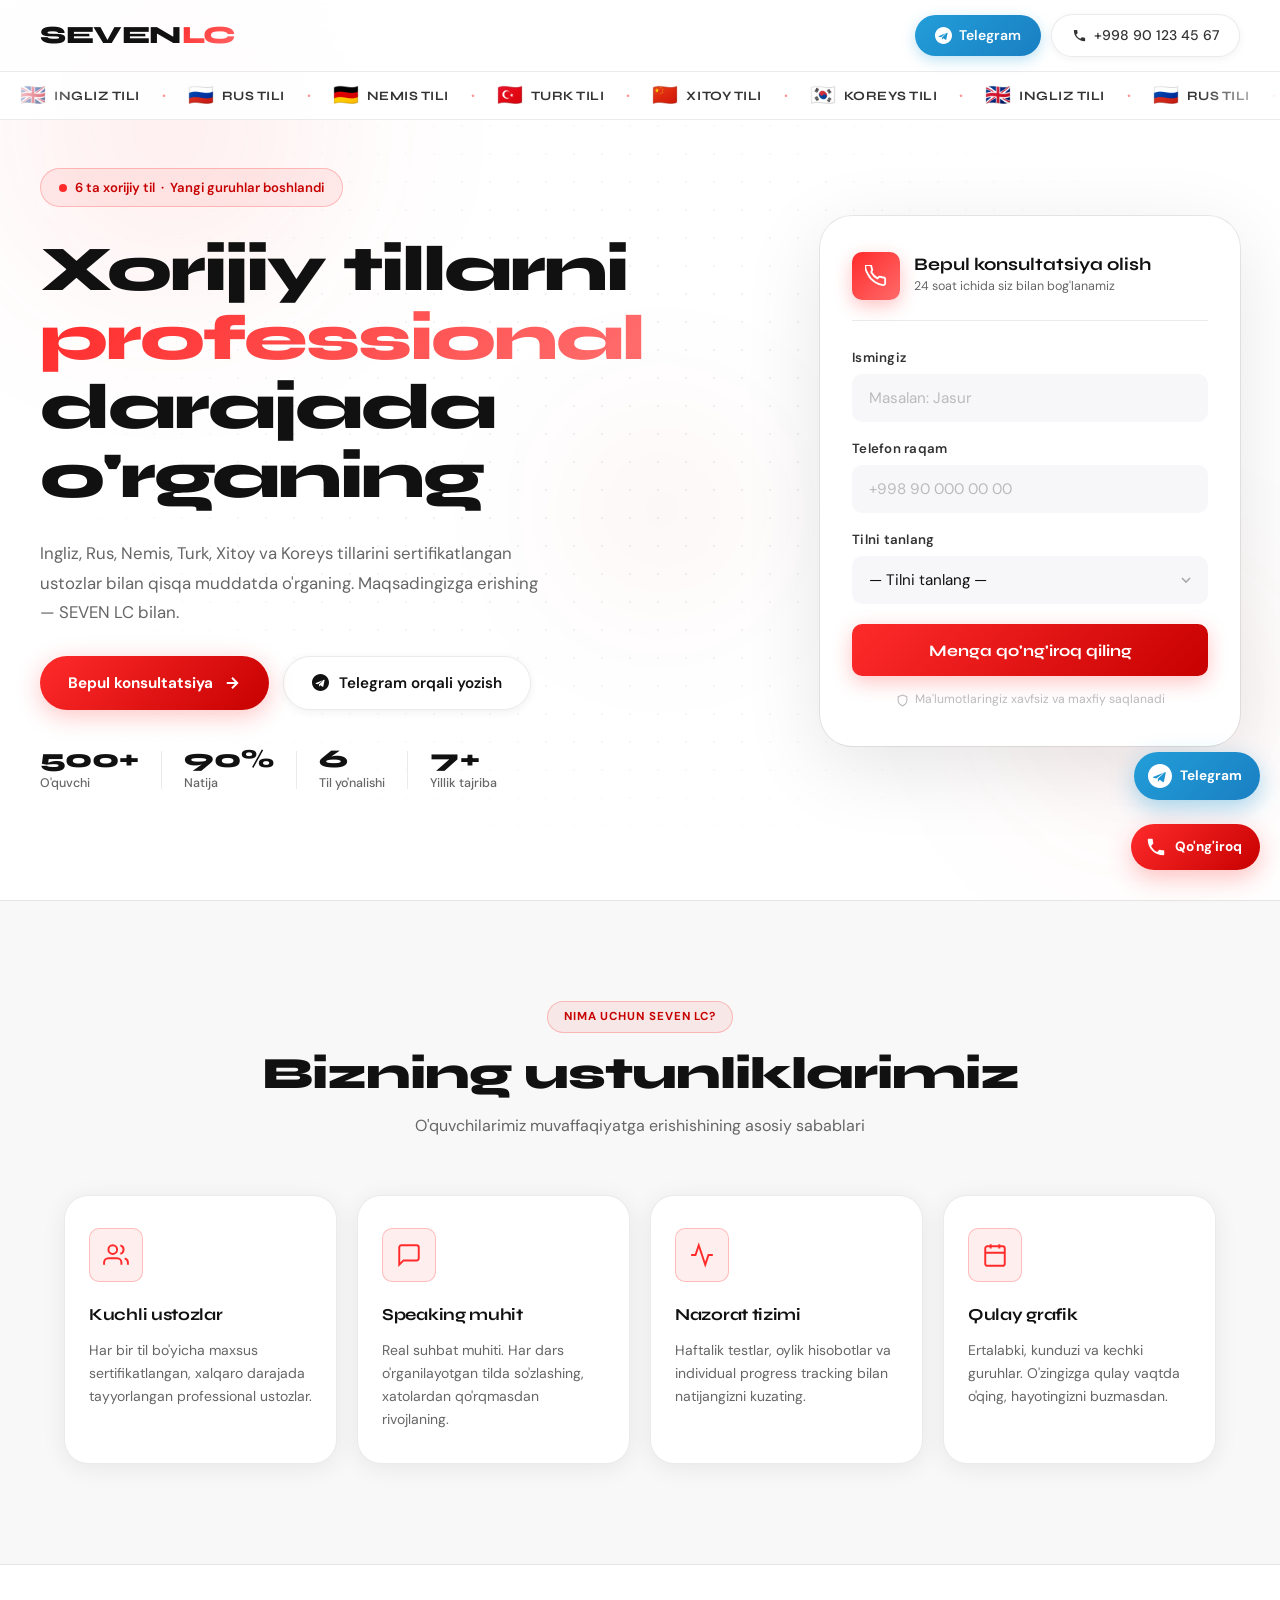
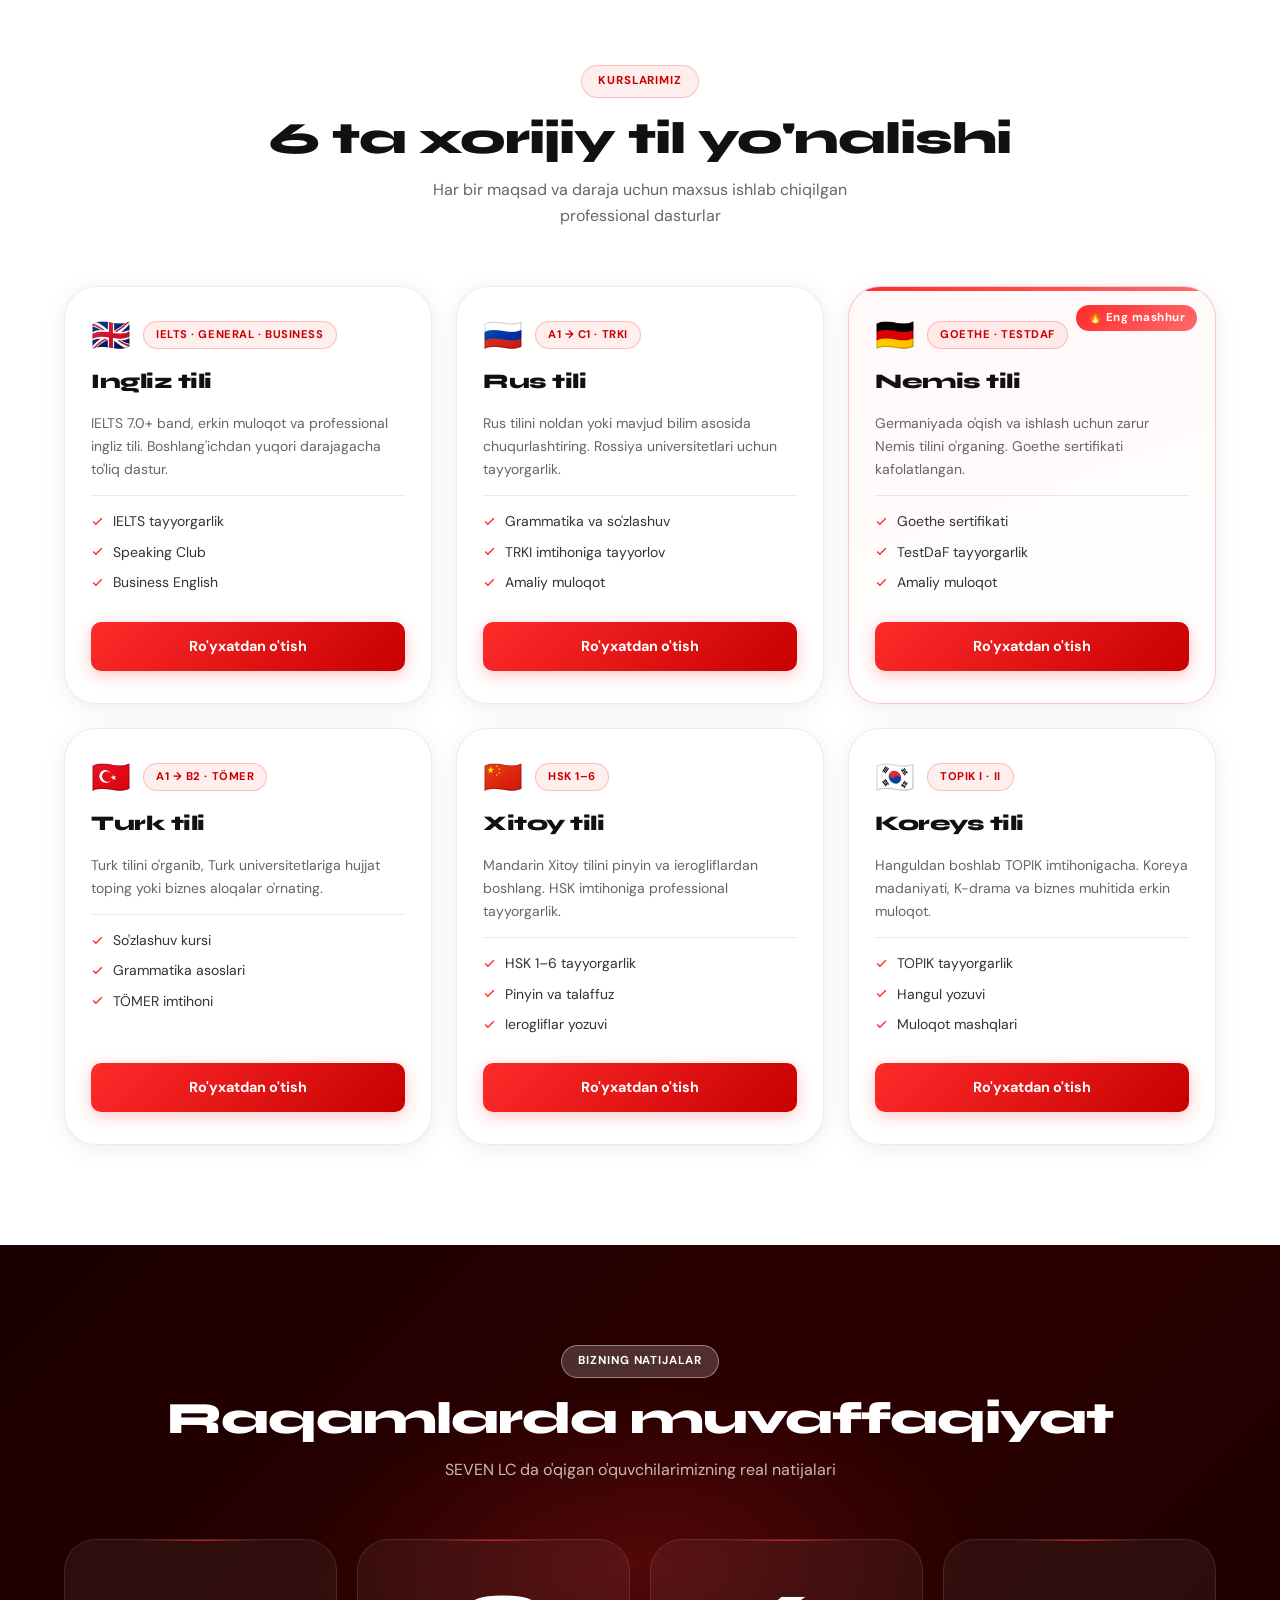
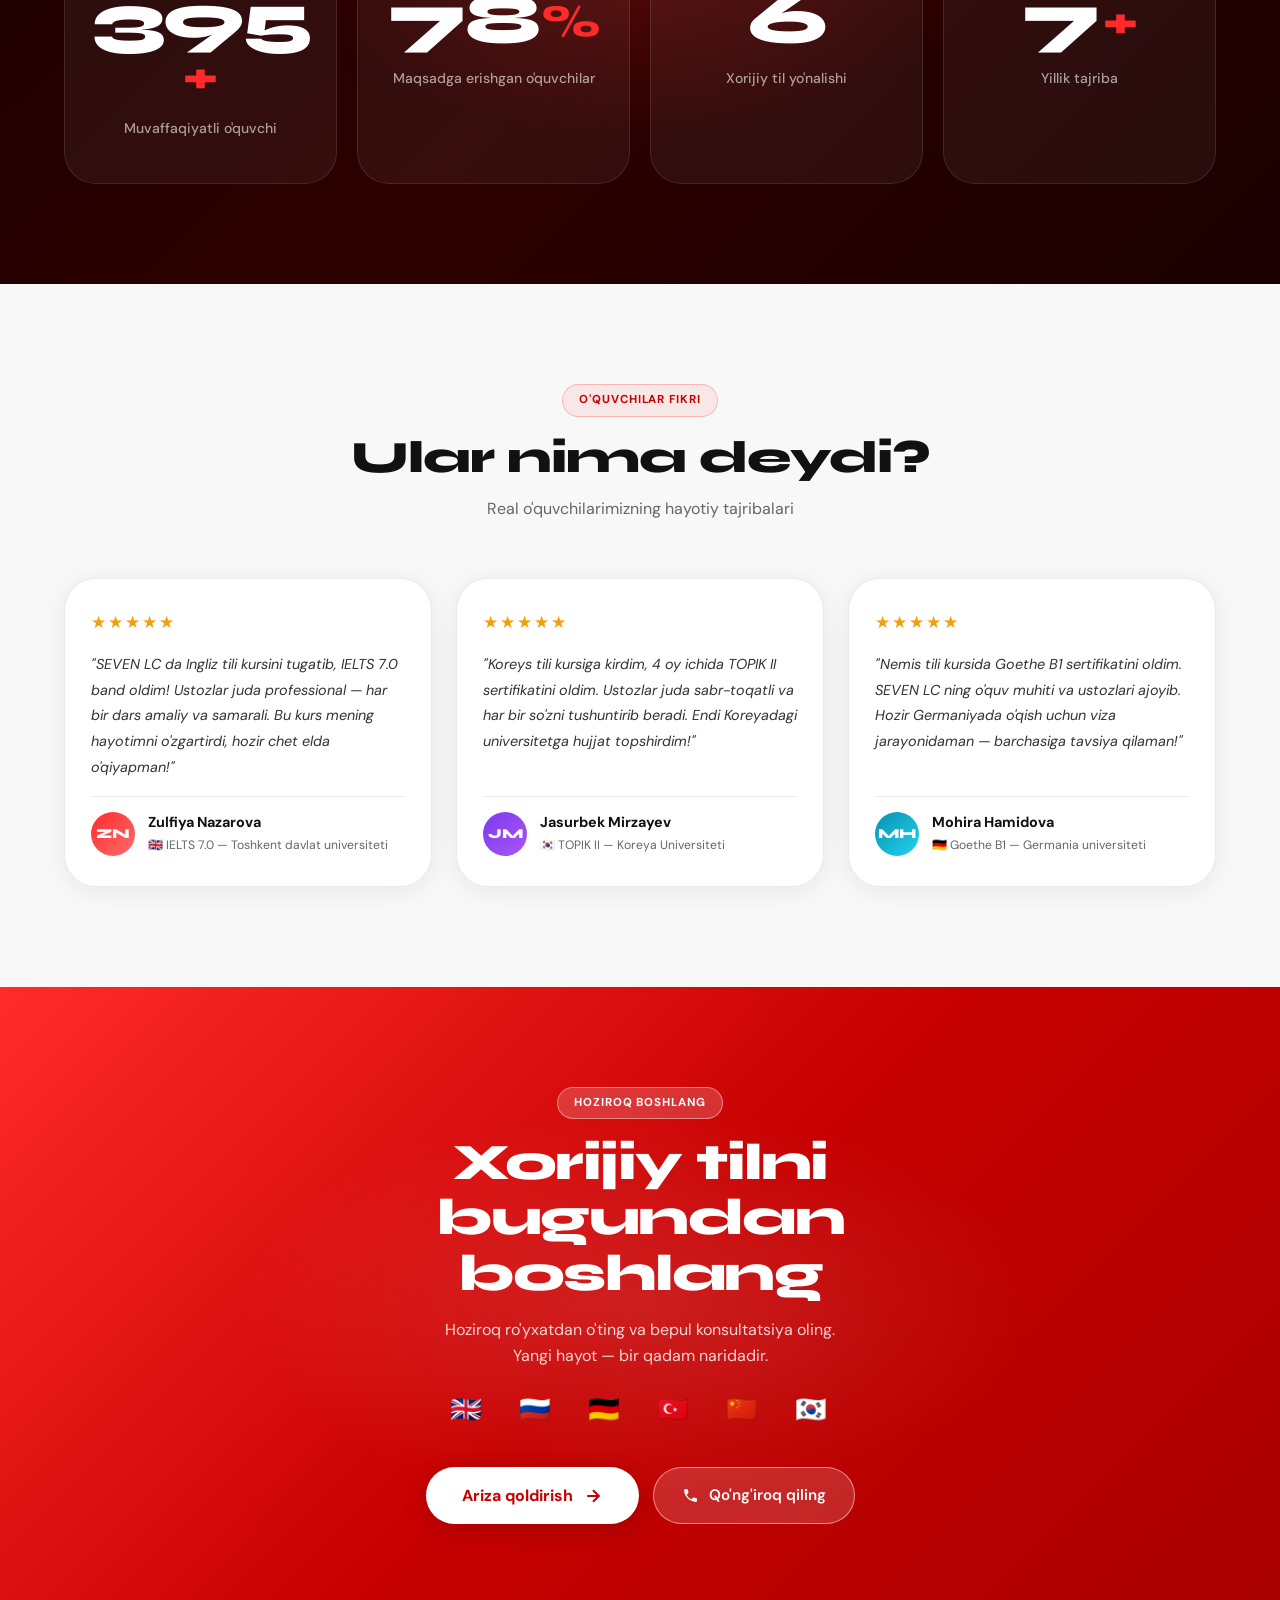
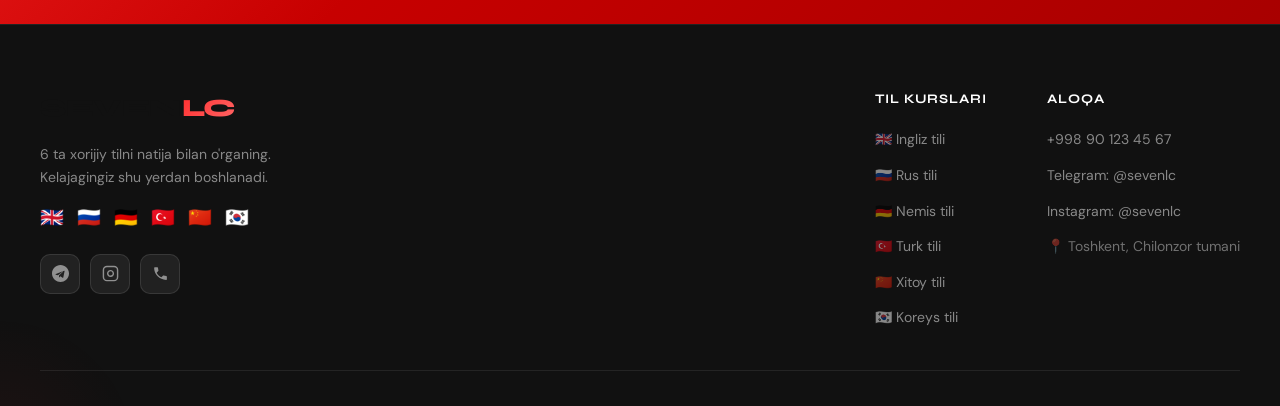
==== commit 6a9789fb: "Add files via upload" ====
--- a/index.html
+++ b/index.html
@@ -3,16 +3,16 @@
 <head>
   <meta charset="UTF-8" />
   <meta name="viewport" content="width=device-width, initial-scale=1.0" />
-  <meta name="description" content="SEVEN LC — IELTS, General English va Speaking kurslari orqali ingliz tilini tez va natija bilan o'rganing. Bepul konsultatsiya oling!" />
-  <meta name="keywords" content="ingliz tili kurslari, IELTS tayyorgarlik, Speaking club, English learning Uzbekistan" />
-  <meta property="og:title" content="SEVEN LC — Ingliz tilini natija bilan o'rganing" />
-  <meta property="og:description" content="500+ o'quvchi, 90% natija, 7+ yillik tajriba. Bepul konsultatsiya oling!" />
-  <title>SEVEN LC — Ingliz tilini natija bilan o'rganing</title>
-
-  <!-- Google Fonts -->
+  <meta name="description" content="SEVEN LC — Ingliz, Rus, Nemis, Turk, Xitoy va Koreys tillarini professional darajada o'rganing. Bepul konsultatsiya oling!" />
+  <meta name="keywords" content="chet til kurslari, ingliz tili, rus tili, nemis tili, IELTS, xorijiy til Toshkent" />
+  <meta property="og:title" content="SEVEN LC — Xorijiy tillarni professional darajada o'rganing" />
+  <meta property="og:description" content="500+ o'quvchi, 90% natija, 7+ yillik tajriba. 6 xorijiy til. Bepul konsultatsiya oling!" />
+  <title>SEVEN LC — Xorijiy tillarni professional darajada o'rganing</title>
+
+  <!-- Google Fonts: Syne (display) + DM Sans (body) -->
   <link rel="preconnect" href="https://fonts.googleapis.com" />
   <link rel="preconnect" href="https://fonts.gstatic.com" crossorigin />
-  <link href="https://fonts.googleapis.com/css2?family=Syne:wght@400;600;700;800&family=DM+Sans:wght@300;400;500;600&display=swap" rel="stylesheet" />
+  <link href="https://fonts.googleapis.com/css2?family=Syne:wght@400;600;700;800&family=DM+Sans:ital,wght@0,300;0,400;0,500;0,600;1,400&display=swap" rel="stylesheet" />
 
   <link rel="stylesheet" href="style.css" />
 </head>
@@ -21,48 +21,106 @@
   <!-- ========== STICKY NAVBAR ========== -->
   <nav class="navbar" id="navbar">
     <div class="nav-container">
-      <!-- Logo -->
+
+      <!-- Logo: uses logo.png, falls back to text if image missing -->
       <a href="#" class="nav-logo">
-        <span class="logo-seven">SEVEN</span><span class="logo-lc">LC</span>
+        <img
+          src="logo.png"
+          alt="SEVEN LC"
+          class="logo-img"
+          onerror="this.style.display='none';document.getElementById('logo-text').style.display='flex';"
+        />
+        <span id="logo-text" class="logo-text-fallback" style="display:none;">
+          <span class="logo-seven">SEVEN</span><span class="logo-lc">LC</span>
+        </span>
       </a>
 
-      <!-- Nav Actions -->
+      <!-- Nav right actions -->
       <div class="nav-actions">
         <a href="https://t.me/sevenlc" target="_blank" class="btn-telegram-nav">
-          <svg width="18" height="18" viewBox="0 0 24 24" fill="currentColor"><path d="M12 0C5.373 0 0 5.373 0 12s5.373 12 12 12 12-5.373 12-12S18.627 0 12 0zm5.894 8.221-1.97 9.28c-.145.658-.537.818-1.084.508l-3-2.21-1.447 1.394c-.16.16-.295.295-.605.295l.213-3.053 5.56-5.023c.242-.213-.054-.333-.373-.12L8.32 14.617l-2.96-.924c-.64-.203-.657-.64.136-.954l11.57-4.461c.537-.194 1.006.131.828.943z"/></svg>
+          <svg width="17" height="17" viewBox="0 0 24 24" fill="currentColor"><path d="M12 0C5.373 0 0 5.373 0 12s5.373 12 12 12 12-5.373 12-12S18.627 0 12 0zm5.894 8.221-1.97 9.28c-.145.658-.537.818-1.084.508l-3-2.21-1.447 1.394c-.16.16-.295.295-.605.295l.213-3.053 5.56-5.023c.242-.213-.054-.333-.373-.12L8.32 14.617l-2.96-.924c-.64-.203-.657-.64.136-.954l11.57-4.461c.537-.194 1.006.131.828.943z"/></svg>
           Telegram
         </a>
         <a href="tel:+998901234567" class="btn-phone-nav">
-          <svg width="16" height="16" viewBox="0 0 24 24" fill="currentColor"><path d="M6.62 10.79c1.44 2.83 3.76 5.14 6.59 6.59l2.2-2.2c.27-.27.67-.36 1.02-.24 1.12.37 2.33.57 3.57.57.55 0 1 .45 1 1V20c0 .55-.45 1-1 1-9.39 0-17-7.61-17-17 0-.55.45-1 1-1h3.5c.55 0 1 .45 1 1 0 1.25.2 2.45.57 3.57.11.35.03.74-.25 1.02l-2.2 2.2z"/></svg>
+          <svg width="15" height="15" viewBox="0 0 24 24" fill="currentColor"><path d="M6.62 10.79c1.44 2.83 3.76 5.14 6.59 6.59l2.2-2.2c.27-.27.67-.36 1.02-.24 1.12.37 2.33.57 3.57.57.55 0 1 .45 1 1V20c0 .55-.45 1-1 1-9.39 0-17-7.61-17-17 0-.55.45-1 1-1h3.5c.55 0 1 .45 1 1 0 1.25.2 2.45.57 3.57.11.35.03.74-.25 1.02l-2.2 2.2z"/></svg>
           +998 90 123 45 67
         </a>
       </div>
     </div>
   </nav>
 
+  <!-- ========== FLAGS MARQUEE RIBBON ========== -->
+  <!-- Runs right below the navbar, always visible -->
+  <div class="flags-ribbon">
+    <div class="flags-track">
+      <!-- Set 1 -->
+      <div class="flag-item"><span class="flag-emoji">🇬🇧</span><span class="flag-name">Ingliz tili</span></div>
+      <div class="flag-sep">·</div>
+      <div class="flag-item"><span class="flag-emoji">🇷🇺</span><span class="flag-name">Rus tili</span></div>
+      <div class="flag-sep">·</div>
+      <div class="flag-item"><span class="flag-emoji">🇩🇪</span><span class="flag-name">Nemis tili</span></div>
+      <div class="flag-sep">·</div>
+      <div class="flag-item"><span class="flag-emoji">🇹🇷</span><span class="flag-name">Turk tili</span></div>
+      <div class="flag-sep">·</div>
+      <div class="flag-item"><span class="flag-emoji">🇨🇳</span><span class="flag-name">Xitoy tili</span></div>
+      <div class="flag-sep">·</div>
+      <div class="flag-item"><span class="flag-emoji">🇰🇷</span><span class="flag-name">Koreys tili</span></div>
+      <div class="flag-sep">·</div>
+      <!-- Set 2 (seamless duplicate) -->
+      <div class="flag-item"><span class="flag-emoji">🇬🇧</span><span class="flag-name">Ingliz tili</span></div>
+      <div class="flag-sep">·</div>
+      <div class="flag-item"><span class="flag-emoji">🇷🇺</span><span class="flag-name">Rus tili</span></div>
+      <div class="flag-sep">·</div>
+      <div class="flag-item"><span class="flag-emoji">🇩🇪</span><span class="flag-name">Nemis tili</span></div>
+      <div class="flag-sep">·</div>
+      <div class="flag-item"><span class="flag-emoji">🇹🇷</span><span class="flag-name">Turk tili</span></div>
+      <div class="flag-sep">·</div>
+      <div class="flag-item"><span class="flag-emoji">🇨🇳</span><span class="flag-name">Xitoy tili</span></div>
+      <div class="flag-sep">·</div>
+      <div class="flag-item"><span class="flag-emoji">🇰🇷</span><span class="flag-name">Koreys tili</span></div>
+      <div class="flag-sep">·</div>
+      <!-- Set 3 -->
+      <div class="flag-item"><span class="flag-emoji">🇬🇧</span><span class="flag-name">Ingliz tili</span></div>
+      <div class="flag-sep">·</div>
+      <div class="flag-item"><span class="flag-emoji">🇷🇺</span><span class="flag-name">Rus tili</span></div>
+      <div class="flag-sep">·</div>
+      <div class="flag-item"><span class="flag-emoji">🇩🇪</span><span class="flag-name">Nemis tili</span></div>
+      <div class="flag-sep">·</div>
+      <div class="flag-item"><span class="flag-emoji">🇹🇷</span><span class="flag-name">Turk tili</span></div>
+      <div class="flag-sep">·</div>
+      <div class="flag-item"><span class="flag-emoji">🇨🇳</span><span class="flag-name">Xitoy tili</span></div>
+      <div class="flag-sep">·</div>
+      <div class="flag-item"><span class="flag-emoji">🇰🇷</span><span class="flag-name">Koreys tili</span></div>
+      <div class="flag-sep">·</div>
+    </div>
+  </div>
+
   <!-- ========== HERO SECTION ========== -->
   <section class="hero" id="home">
-    <!-- Background decorations -->
+    <!-- Decorative floating orbs -->
     <div class="hero-bg-orb orb-1"></div>
     <div class="hero-bg-orb orb-2"></div>
+    <div class="hero-bg-orb orb-3"></div>
+    <!-- Subtle dot grid -->
     <div class="hero-grid"></div>
 
     <div class="hero-container">
-      <!-- Left: Headline + CTA -->
+
+      <!-- LEFT: headline + CTA -->
       <div class="hero-left reveal">
         <div class="hero-badge">
           <span class="badge-dot"></span>
-          Yangi guruhlar boshlandi
+          6 ta xorijiy til &nbsp;·&nbsp; Yangi guruhlar boshlandi
         </div>
 
         <h1 class="hero-headline">
-          Ingliz tilini<br/>
-          <span class="headline-gradient">natija bilan</span><br/>
-          o'rganing
+          Xorijiy tillarni<br/>
+          <span class="headline-gradient">professional</span><br/>
+          darajada o'rganing
         </h1>
 
         <p class="hero-sub">
-          IELTS, General English va Speaking kurslari orqali qisqa muddatda ingliz tilida erkin gapirishni boshlang.
+          Ingliz, Rus, Nemis, Turk, Xitoy va Koreys tillarini sertifikatlangan ustozlar bilan qisqa muddatda o'rganing. Maqsadingizga erishing — SEVEN LC bilan.
         </p>
 
         <div class="hero-btns">
@@ -71,7 +129,7 @@
             <svg width="18" height="18" viewBox="0 0 24 24" fill="none" stroke="currentColor" stroke-width="2.5"><path d="M5 12h14M12 5l7 7-7 7"/></svg>
           </a>
           <a href="https://t.me/sevenlc" target="_blank" class="btn-secondary">
-            <svg width="18" height="18" viewBox="0 0 24 24" fill="currentColor"><path d="M12 0C5.373 0 0 5.373 0 12s5.373 12 12 12 12-5.373 12-12S18.627 0 12 0zm5.894 8.221-1.97 9.28c-.145.658-.537.818-1.084.508l-3-2.21-1.447 1.394c-.16.16-.295.295-.605.295l.213-3.053 5.56-5.023c.242-.213-.054-.333-.373-.12L8.32 14.617l-2.96-.924c-.64-.203-.657-.64.136-.954l11.57-4.461c.537-.194 1.006.131.828.943z"/></svg>
+            <svg width="17" height="17" viewBox="0 0 24 24" fill="currentColor"><path d="M12 0C5.373 0 0 5.373 0 12s5.373 12 12 12 12-5.373 12-12S18.627 0 12 0zm5.894 8.221-1.97 9.28c-.145.658-.537.818-1.084.508l-3-2.21-1.447 1.394c-.16.16-.295.295-.605.295l.213-3.053 5.56-5.023c.242-.213-.054-.333-.373-.12L8.32 14.617l-2.96-.924c-.64-.203-.657-.64.136-.954l11.57-4.461c.537-.194 1.006.131.828.943z"/></svg>
             Telegram orqali yozish
           </a>
         </div>
@@ -89,13 +147,18 @@
           </div>
           <div class="trust-divider"></div>
           <div class="trust-item">
+            <span class="trust-num">6</span>
+            <span class="trust-label">Til yo'nalishi</span>
+          </div>
+          <div class="trust-divider"></div>
+          <div class="trust-item">
             <span class="trust-num">7+</span>
             <span class="trust-label">Yillik tajriba</span>
           </div>
         </div>
       </div>
 
-      <!-- Right: Lead Form -->
+      <!-- RIGHT: lead gen form -->
       <div class="hero-right reveal reveal-delay" id="contact-form">
         <div class="form-card">
           <div class="form-card-header">
@@ -122,18 +185,20 @@
             </div>
 
             <div class="form-group">
-              <label class="form-label">Kursni tanlang</label>
+              <label class="form-label">Tilni tanlang</label>
               <div class="select-wrapper">
                 <select id="courseSelect" class="form-input form-select" required>
-                  <option value="">— Kursni tanlang —</option>
-                  <option value="Beginner English">Beginner English</option>
-                  <option value="IELTS Preparation">IELTS Preparation</option>
-                  <option value="Speaking Club">Speaking Club</option>
-                  <option value="General English">General English</option>
+                  <option value="">— Tilni tanlang —</option>
+                  <option value="Ingliz tili">🇬🇧 Ingliz tili</option>
+                  <option value="Rus tili">🇷🇺 Rus tili</option>
+                  <option value="Nemis tili">🇩🇪 Nemis tili</option>
+                  <option value="Turk tili">🇹🇷 Turk tili</option>
+                  <option value="Xitoy tili">🇨🇳 Xitoy tili</option>
+                  <option value="Koreys tili">🇰🇷 Koreys tili</option>
                 </select>
                 <svg class="select-arrow" width="16" height="16" viewBox="0 0 24 24" fill="none" stroke="currentColor" stroke-width="2.5"><path d="M6 9l6 6 6-6"/></svg>
               </div>
-              <span class="input-error" id="courseError">Iltimos, kursni tanlang</span>
+              <span class="input-error" id="courseError">Iltimos, tilni tanlang</span>
             </div>
 
             <button type="submit" class="btn-form" id="submitBtn">
@@ -146,7 +211,7 @@
             </button>
           </form>
 
-          <!-- Success message -->
+          <!-- Success message (shown after submit) -->
           <div class="success-msg" id="successMsg" style="display:none;">
             <div class="success-icon">
               <svg width="32" height="32" viewBox="0 0 24 24" fill="none" stroke="currentColor" stroke-width="2.5"><path d="M22 11.08V12a10 10 0 11-5.93-9.14"/><polyline points="22 4 12 14.01 9 11.01"/></svg>
@@ -156,7 +221,7 @@
           </div>
 
           <div class="form-guarantee">
-            <svg width="14" height="14" viewBox="0 0 24 24" fill="none" stroke="currentColor" stroke-width="2"><path d="M12 22s8-4 8-10V5l-8-3-8 3v7c0 6 8 10 8 10z"/></svg>
+            <svg width="13" height="13" viewBox="0 0 24 24" fill="none" stroke="currentColor" stroke-width="2"><path d="M12 22s8-4 8-10V5l-8-3-8 3v7c0 6 8 10 8 10z"/></svg>
             Ma'lumotlaringiz xavfsiz va maxfiy saqlanadi
           </div>
         </div>
@@ -174,40 +239,36 @@
       </div>
 
       <div class="features-grid">
-        <!-- Feature 1 -->
         <div class="feature-card reveal">
           <div class="feature-icon-wrap">
-            <svg width="28" height="28" viewBox="0 0 24 24" fill="none" stroke="currentColor" stroke-width="1.8"><path d="M17 21v-2a4 4 0 00-4-4H5a4 4 0 00-4 4v2"/><circle cx="9" cy="7" r="4"/><path d="M23 21v-2a4 4 0 00-3-3.87M16 3.13a4 4 0 010 7.75"/></svg>
+            <svg width="26" height="26" viewBox="0 0 24 24" fill="none" stroke="currentColor" stroke-width="1.8"><path d="M17 21v-2a4 4 0 00-4-4H5a4 4 0 00-4 4v2"/><circle cx="9" cy="7" r="4"/><path d="M23 21v-2a4 4 0 00-3-3.87M16 3.13a4 4 0 010 7.75"/></svg>
           </div>
           <h3 class="feature-title">Kuchli ustozlar</h3>
-          <p class="feature-desc">IELTS 8.0+ ball olgan sertifikatlangan ustozlar bilan o'qing. Har bir ustoz — amaliy tajribaga ega mutaxassis.</p>
-        </div>
-
-        <!-- Feature 2 -->
+          <p class="feature-desc">Har bir til bo'yicha maxsus sertifikatlangan, xalqaro darajada tayyorlangan professional ustozlar.</p>
+        </div>
+
         <div class="feature-card reveal">
           <div class="feature-icon-wrap">
-            <svg width="28" height="28" viewBox="0 0 24 24" fill="none" stroke="currentColor" stroke-width="1.8"><path d="M21 15a2 2 0 01-2 2H7l-4 4V5a2 2 0 012-2h14a2 2 0 012 2z"/></svg>
+            <svg width="26" height="26" viewBox="0 0 24 24" fill="none" stroke="currentColor" stroke-width="1.8"><path d="M21 15a2 2 0 01-2 2H7l-4 4V5a2 2 0 012-2h14a2 2 0 012 2z"/></svg>
           </div>
           <h3 class="feature-title">Speaking muhit</h3>
-          <p class="feature-desc">Real suhbat muhiti. Har dars ingliz tilida gaplashing, xatolardan qo'rqmasdan o'sib boring.</p>
-        </div>
-
-        <!-- Feature 3 -->
+          <p class="feature-desc">Real suhbat muhiti. Har dars o'rganilayotgan tilda so'zlashing, xatolardan qo'rqmasdan rivojlaning.</p>
+        </div>
+
         <div class="feature-card reveal">
           <div class="feature-icon-wrap">
-            <svg width="28" height="28" viewBox="0 0 24 24" fill="none" stroke="currentColor" stroke-width="1.8"><polyline points="22 12 18 12 15 21 9 3 6 12 2 12"/></svg>
+            <svg width="26" height="26" viewBox="0 0 24 24" fill="none" stroke="currentColor" stroke-width="1.8"><polyline points="22 12 18 12 15 21 9 3 6 12 2 12"/></svg>
           </div>
           <h3 class="feature-title">Nazorat tizimi</h3>
           <p class="feature-desc">Haftalik testlar, oylik hisobotlar va individual progress tracking bilan natijangizni kuzating.</p>
         </div>
 
-        <!-- Feature 4 -->
         <div class="feature-card reveal">
           <div class="feature-icon-wrap">
-            <svg width="28" height="28" viewBox="0 0 24 24" fill="none" stroke="currentColor" stroke-width="1.8"><rect x="3" y="4" width="18" height="18" rx="2" ry="2"/><line x1="16" y1="2" x2="16" y2="6"/><line x1="8" y1="2" x2="8" y2="6"/><line x1="3" y1="10" x2="21" y2="10"/></svg>
+            <svg width="26" height="26" viewBox="0 0 24 24" fill="none" stroke="currentColor" stroke-width="1.8"><rect x="3" y="4" width="18" height="18" rx="2"/><line x1="16" y1="2" x2="16" y2="6"/><line x1="8" y1="2" x2="8" y2="6"/><line x1="3" y1="10" x2="21" y2="10"/></svg>
           </div>
           <h3 class="feature-title">Qulay grafik</h3>
-          <p class="feature-desc">Ertalabki, kunduzi va kechki guruhlar mavjud. O'zingizga qulay vaqtda o'qing, hayotingizni buzmasdan.</p>
+          <p class="feature-desc">Ertalabki, kunduzi va kechki guruhlar. O'zingizga qulay vaqtda o'qing, hayotingizni buzmasdan.</p>
         </div>
       </div>
     </div>
@@ -218,64 +279,109 @@
     <div class="section-container">
       <div class="section-header reveal">
         <span class="section-tag">Kurslarimiz</span>
-        <h2 class="section-title">O'zingizga mos kursni tanlang</h2>
-        <p class="section-sub">Har bir daraja va maqsad uchun maxsus ishlab chiqilgan dasturlar</p>
+        <h2 class="section-title">6 ta xorijiy til yo'nalishi</h2>
+        <p class="section-sub">Har bir maqsad va daraja uchun maxsus ishlab chiqilgan professional dasturlar</p>
       </div>
 
       <div class="courses-grid">
-        <!-- Course 1 -->
+
+        <!-- English -->
         <div class="course-card reveal">
-          <div class="course-badge">Boshlang'ich</div>
-          <div class="course-emoji">🌱</div>
-          <h3 class="course-name">Beginner English</h3>
-          <p class="course-desc">Ingliz tilini mutlaqo noldan boshlaydiganlar uchun. Alifbo, grammatika va oddiy suhbat ko'nikmalarini o'rganing.</p>
+          <div class="course-flag-wrap">
+            <span class="course-flag-icon">🇬🇧</span>
+            <span class="course-badge">IELTS · General · Business</span>
+          </div>
+          <h3 class="course-name">Ingliz tili</h3>
+          <p class="course-desc">IELTS 7.0+ band, erkin muloqot va professional ingliz tili. Boshlang'ichdan yuqori darajagacha to'liq dastur.</p>
           <ul class="course-features">
-            <li><svg width="14" height="14" viewBox="0 0 24 24" fill="none" stroke="currentColor" stroke-width="2.5"><polyline points="20 6 9 17 4 12"/></svg> Grammatika asoslari</li>
-            <li><svg width="14" height="14" viewBox="0 0 24 24" fill="none" stroke="currentColor" stroke-width="2.5"><polyline points="20 6 9 17 4 12"/></svg> Kundalik suhbat</li>
-            <li><svg width="14" height="14" viewBox="0 0 24 24" fill="none" stroke="currentColor" stroke-width="2.5"><polyline points="20 6 9 17 4 12"/></svg> Listening va Reading</li>
-          </ul>
-          <div class="course-duration">
-            <svg width="14" height="14" viewBox="0 0 24 24" fill="none" stroke="currentColor" stroke-width="2"><circle cx="12" cy="12" r="10"/><polyline points="12 6 12 12 16 14"/></svg>
-            3 oylik kurs
-          </div>
+            <li><svg width="13" height="13" viewBox="0 0 24 24" fill="none" stroke="currentColor" stroke-width="2.5"><polyline points="20 6 9 17 4 12"/></svg> IELTS tayyorgarlik</li>
+            <li><svg width="13" height="13" viewBox="0 0 24 24" fill="none" stroke="currentColor" stroke-width="2.5"><polyline points="20 6 9 17 4 12"/></svg> Speaking Club</li>
+            <li><svg width="13" height="13" viewBox="0 0 24 24" fill="none" stroke="currentColor" stroke-width="2.5"><polyline points="20 6 9 17 4 12"/></svg> Business English</li>
+          </ul>
           <a href="#contact-form" class="btn-course">Ro'yxatdan o'tish</a>
         </div>
 
-        <!-- Course 2 — Featured -->
+        <!-- Russian -->
+        <div class="course-card reveal">
+          <div class="course-flag-wrap">
+            <span class="course-flag-icon">🇷🇺</span>
+            <span class="course-badge">A1 → C1 · TRKI</span>
+          </div>
+          <h3 class="course-name">Rus tili</h3>
+          <p class="course-desc">Rus tilini noldan yoki mavjud bilim asosida chuqurlashtiring. Rossiya universitetlari uchun tayyorgarlik.</p>
+          <ul class="course-features">
+            <li><svg width="13" height="13" viewBox="0 0 24 24" fill="none" stroke="currentColor" stroke-width="2.5"><polyline points="20 6 9 17 4 12"/></svg> Grammatika va so'zlashuv</li>
+            <li><svg width="13" height="13" viewBox="0 0 24 24" fill="none" stroke="currentColor" stroke-width="2.5"><polyline points="20 6 9 17 4 12"/></svg> TRKI imtihoniga tayyorlov</li>
+            <li><svg width="13" height="13" viewBox="0 0 24 24" fill="none" stroke="currentColor" stroke-width="2.5"><polyline points="20 6 9 17 4 12"/></svg> Amaliy muloqot</li>
+          </ul>
+          <a href="#contact-form" class="btn-course">Ro'yxatdan o'tish</a>
+        </div>
+
+        <!-- German — featured -->
         <div class="course-card course-featured reveal">
-          <div class="course-badge badge-hot">🔥 Mashhur</div>
-          <div class="course-emoji">🎯</div>
-          <h3 class="course-name">IELTS Preparation</h3>
-          <p class="course-desc">IELTS 6.0–8.0 band olishni maqsad qilganlar uchun. Listening, Reading, Writing va Speaking — to'liq tayyorgarlik.</p>
+          <div class="course-top-badge">🔥 Eng mashhur</div>
+          <div class="course-flag-wrap">
+            <span class="course-flag-icon">🇩🇪</span>
+            <span class="course-badge">Goethe · TestDaF</span>
+          </div>
+          <h3 class="course-name">Nemis tili</h3>
+          <p class="course-desc">Germaniyada o'qish va ishlash uchun zarur Nemis tilini o'rganing. Goethe sertifikati kafolatlangan.</p>
           <ul class="course-features">
-            <li><svg width="14" height="14" viewBox="0 0 24 24" fill="none" stroke="currentColor" stroke-width="2.5"><polyline points="20 6 9 17 4 12"/></svg> Mock test har hafta</li>
-            <li><svg width="14" height="14" viewBox="0 0 24 24" fill="none" stroke="currentColor" stroke-width="2.5"><polyline points="20 6 9 17 4 12"/></svg> Individual feedback</li>
-            <li><svg width="14" height="14" viewBox="0 0 24 24" fill="none" stroke="currentColor" stroke-width="2.5"><polyline points="20 6 9 17 4 12"/></svg> Kafolatlangan natija</li>
-          </ul>
-          <div class="course-duration">
-            <svg width="14" height="14" viewBox="0 0 24 24" fill="none" stroke="currentColor" stroke-width="2"><circle cx="12" cy="12" r="10"/><polyline points="12 6 12 12 16 14"/></svg>
-            4 oylik kurs
-          </div>
+            <li><svg width="13" height="13" viewBox="0 0 24 24" fill="none" stroke="currentColor" stroke-width="2.5"><polyline points="20 6 9 17 4 12"/></svg> Goethe sertifikati</li>
+            <li><svg width="13" height="13" viewBox="0 0 24 24" fill="none" stroke="currentColor" stroke-width="2.5"><polyline points="20 6 9 17 4 12"/></svg> TestDaF tayyorgarlik</li>
+            <li><svg width="13" height="13" viewBox="0 0 24 24" fill="none" stroke="currentColor" stroke-width="2.5"><polyline points="20 6 9 17 4 12"/></svg> Amaliy muloqot</li>
+          </ul>
           <a href="#contact-form" class="btn-course">Ro'yxatdan o'tish</a>
         </div>
 
-        <!-- Course 3 -->
+        <!-- Turkish -->
         <div class="course-card reveal">
-          <div class="course-badge">Amaliy</div>
-          <div class="course-emoji">🗣️</div>
-          <h3 class="course-name">Speaking Club</h3>
-          <p class="course-desc">Inglizcha gapirish qobiliyatini oshirish uchun maxsus klub. Native-like talaffuz va erkin muloqot ko'nikmasi.</p>
+          <div class="course-flag-wrap">
+            <span class="course-flag-icon">🇹🇷</span>
+            <span class="course-badge">A1 → B2 · TÖMER</span>
+          </div>
+          <h3 class="course-name">Turk tili</h3>
+          <p class="course-desc">Turk tilini o'rganib, Turk universitetlariga hujjat toping yoki biznes aloqalar o'rnating.</p>
           <ul class="course-features">
-            <li><svg width="14" height="14" viewBox="0 0 24 24" fill="none" stroke="currentColor" stroke-width="2.5"><polyline points="20 6 9 17 4 12"/></svg> Real suhbat mashqlari</li>
-            <li><svg width="14" height="14" viewBox="0 0 24 24" fill="none" stroke="currentColor" stroke-width="2.5"><polyline points="20 6 9 17 4 12"/></svg> Pronunciation coaching</li>
-            <li><svg width="14" height="14" viewBox="0 0 24 24" fill="none" stroke="currentColor" stroke-width="2.5"><polyline points="20 6 9 17 4 12"/></svg> Kichik guruhlar</li>
-          </ul>
-          <div class="course-duration">
-            <svg width="14" height="14" viewBox="0 0 24 24" fill="none" stroke="currentColor" stroke-width="2"><circle cx="12" cy="12" r="10"/><polyline points="12 6 12 12 16 14"/></svg>
-            2 oylik kurs
-          </div>
+            <li><svg width="13" height="13" viewBox="0 0 24 24" fill="none" stroke="currentColor" stroke-width="2.5"><polyline points="20 6 9 17 4 12"/></svg> So'zlashuv kursi</li>
+            <li><svg width="13" height="13" viewBox="0 0 24 24" fill="none" stroke="currentColor" stroke-width="2.5"><polyline points="20 6 9 17 4 12"/></svg> Grammatika asoslari</li>
+            <li><svg width="13" height="13" viewBox="0 0 24 24" fill="none" stroke="currentColor" stroke-width="2.5"><polyline points="20 6 9 17 4 12"/></svg> TÖMER imtihoni</li>
+          </ul>
           <a href="#contact-form" class="btn-course">Ro'yxatdan o'tish</a>
         </div>
+
+        <!-- Chinese -->
+        <div class="course-card reveal">
+          <div class="course-flag-wrap">
+            <span class="course-flag-icon">🇨🇳</span>
+            <span class="course-badge">HSK 1–6</span>
+          </div>
+          <h3 class="course-name">Xitoy tili</h3>
+          <p class="course-desc">Mandarin Xitoy tilini pinyin va ierogliflardan boshlang. HSK imtihoniga professional tayyorgarlik.</p>
+          <ul class="course-features">
+            <li><svg width="13" height="13" viewBox="0 0 24 24" fill="none" stroke="currentColor" stroke-width="2.5"><polyline points="20 6 9 17 4 12"/></svg> HSK 1–6 tayyorgarlik</li>
+            <li><svg width="13" height="13" viewBox="0 0 24 24" fill="none" stroke="currentColor" stroke-width="2.5"><polyline points="20 6 9 17 4 12"/></svg> Pinyin va talaffuz</li>
+            <li><svg width="13" height="13" viewBox="0 0 24 24" fill="none" stroke="currentColor" stroke-width="2.5"><polyline points="20 6 9 17 4 12"/></svg> Ierogliflar yozuvi</li>
+          </ul>
+          <a href="#contact-form" class="btn-course">Ro'yxatdan o'tish</a>
+        </div>
+
+        <!-- Korean -->
+        <div class="course-card reveal">
+          <div class="course-flag-wrap">
+            <span class="course-flag-icon">🇰🇷</span>
+            <span class="course-badge">TOPIK I · II</span>
+          </div>
+          <h3 class="course-name">Koreys tili</h3>
+          <p class="course-desc">Hanguldan boshlab TOPIK imtihonigacha. Koreya madaniyati, K-drama va biznes muhitida erkin muloqot.</p>
+          <ul class="course-features">
+            <li><svg width="13" height="13" viewBox="0 0 24 24" fill="none" stroke="currentColor" stroke-width="2.5"><polyline points="20 6 9 17 4 12"/></svg> TOPIK tayyorgarlik</li>
+            <li><svg width="13" height="13" viewBox="0 0 24 24" fill="none" stroke="currentColor" stroke-width="2.5"><polyline points="20 6 9 17 4 12"/></svg> Hangul yozuvi</li>
+            <li><svg width="13" height="13" viewBox="0 0 24 24" fill="none" stroke="currentColor" stroke-width="2.5"><polyline points="20 6 9 17 4 12"/></svg> Muloqot mashqlari</li>
+          </ul>
+          <a href="#contact-form" class="btn-course">Ro'yxatdan o'tish</a>
+        </div>
+
       </div>
     </div>
   </section>
@@ -285,9 +391,9 @@
     <div class="stats-bg-orb"></div>
     <div class="section-container">
       <div class="section-header reveal">
-        <span class="section-tag">Bizning natijalar</span>
+        <span class="section-tag" style="background:rgba(255,255,255,0.18);border-color:rgba(255,255,255,0.4);color:#fff;">Bizning natijalar</span>
         <h2 class="section-title" style="color:#fff;">Raqamlarda muvaffaqiyat</h2>
-        <p class="section-sub" style="color:rgba(255,255,255,0.6);">SEVEN LC da o'qigan o'quvchilarimizning real natijalari</p>
+        <p class="section-sub" style="color:rgba(255,255,255,0.72);">SEVEN LC da o'qigan o'quvchilarimizning real natijalari</p>
       </div>
 
       <div class="stats-grid">
@@ -300,6 +406,11 @@
           <span class="stat-number" data-target="90">0</span>
           <span class="stat-plus">%</span>
           <p class="stat-label">Maqsadga erishgan o'quvchilar</p>
+        </div>
+        <div class="stat-card reveal">
+          <span class="stat-number" data-target="6">0</span>
+          <span class="stat-plus"></span>
+          <p class="stat-label">Xorijiy til yo'nalishi</p>
         </div>
         <div class="stat-card reveal">
           <span class="stat-number" data-target="7">0</span>
@@ -316,48 +427,47 @@
       <div class="section-header reveal">
         <span class="section-tag">O'quvchilar fikri</span>
         <h2 class="section-title">Ular nima deydi?</h2>
-        <p class="section-sub">Real o'quvchilarimizning tajribalari</p>
+        <p class="section-sub">Real o'quvchilarimizning hayotiy tajribalari</p>
       </div>
 
       <div class="testimonials-grid">
-        <!-- Testimonial 1 -->
+
         <div class="testimonial-card reveal">
           <div class="stars">★★★★★</div>
-          <p class="testimonial-text">"SEVEN LC da IELTS kursidan o'tib, 7.0 band oldim! Ustozlar juda professional va har bir dars amaliy bo'ladi. Bu kurs mening hayotimni o'zgartirdi — hozir chet elda o'qiyapman!"</p>
+          <p class="testimonial-text">"SEVEN LC da Ingliz tili kursini tugatib, IELTS 7.0 band oldim! Ustozlar juda professional — har bir dars amaliy va samarali. Bu kurs mening hayotimni o'zgartirdi, hozir chet elda o'qiyapman!"</p>
           <div class="testimonial-author">
             <div class="avatar avatar-1">ZN</div>
             <div>
               <span class="author-name">Zulfiya Nazarova</span>
-              <span class="author-tag">IELTS 7.0 — Toshkent davlat universiteti</span>
-            </div>
-          </div>
-        </div>
-
-        <!-- Testimonial 2 -->
+              <span class="author-tag">🇬🇧 IELTS 7.0 — Toshkent davlat universiteti</span>
+            </div>
+          </div>
+        </div>
+
         <div class="testimonial-card reveal">
           <div class="stars">★★★★★</div>
-          <p class="testimonial-text">"Men ingliz tilini mutlaqo bilmasdim. 3 oy ichida erkin gapirishni boshlagan. Speaking Club — eng yaxshi qaror. Endi ish joyida inglizcha muloqot qilaman!"</p>
+          <p class="testimonial-text">"Koreys tili kursiga kirdim, 4 oy ichida TOPIK II sertifikatini oldim. Ustozlar juda sabr-toqatli va har bir so'zni tushuntirib beradi. Endi Koreyadagi universitetga hujjat topshirdim!"</p>
           <div class="testimonial-author">
             <div class="avatar avatar-2">JM</div>
             <div>
               <span class="author-name">Jasurbek Mirzayev</span>
-              <span class="author-tag">Speaking Club — IT muhandisi</span>
-            </div>
-          </div>
-        </div>
-
-        <!-- Testimonial 3 -->
+              <span class="author-tag">🇰🇷 TOPIK II — Koreya Universiteti</span>
+            </div>
+          </div>
+        </div>
+
         <div class="testimonial-card reveal">
           <div class="stars">★★★★★</div>
-          <p class="testimonial-text">"SEVEN LC dagi o'quv muhiti juda qulay. Ustozlar har bir o'quvchiga alohida yondashadi. Beginner kursdan boshlab, endi IELTS ga tayyorlanmoqdaman. Tavsiya qilaman!"</p>
+          <p class="testimonial-text">"Nemis tili kursida Goethe B1 sertifikatini oldim. SEVEN LC ning o'quv muhiti va ustozlari ajoyib. Hozir Germaniyada o'qish uchun viza jarayonidaman — barchasiga tavsiya qilaman!"</p>
           <div class="testimonial-author">
             <div class="avatar avatar-3">MH</div>
             <div>
               <span class="author-name">Mohira Hamidova</span>
-              <span class="author-tag">Beginner → IELTS — talaba</span>
-            </div>
-          </div>
-        </div>
+              <span class="author-tag">🇩🇪 Goethe B1 — Germania universiteti</span>
+            </div>
+          </div>
+        </div>
+
       </div>
     </div>
   </section>
@@ -367,16 +477,17 @@
     <div class="cta-bg-orb"></div>
     <div class="section-container">
       <div class="cta-content reveal">
-        <span class="section-tag">Hoziroq boshlang</span>
-        <h2 class="cta-headline">Ingliz tilini bugundan boshlang</h2>
-        <p class="cta-sub">Hoziroq ro'yxatdan o'ting va bepul konsultatsiya oling. Yangi hayot — bir qadam naridadir.</p>
+        <span class="section-tag" style="background:rgba(255,255,255,0.18);border-color:rgba(255,255,255,0.4);color:#fff;">Hoziroq boshlang</span>
+        <h2 class="cta-headline">Xorijiy tilni bugundan boshlang</h2>
+        <p class="cta-sub">Hoziroq ro'yxatdan o'ting va bepul konsultatsiya oling.<br/>Yangi hayot — bir qadam naridadir.</p>
+        <div class="cta-flags">🇬🇧 &nbsp; 🇷🇺 &nbsp; 🇩🇪 &nbsp; 🇹🇷 &nbsp; 🇨🇳 &nbsp; 🇰🇷</div>
         <div class="cta-btns">
-          <a href="#contact-form" class="btn-primary btn-large">
+          <a href="#contact-form" class="btn-primary btn-large btn-white">
             <span>Ariza qoldirish</span>
             <svg width="20" height="20" viewBox="0 0 24 24" fill="none" stroke="currentColor" stroke-width="2.5"><path d="M5 12h14M12 5l7 7-7 7"/></svg>
           </a>
           <a href="tel:+998901234567" class="btn-outline-white">
-            <svg width="18" height="18" viewBox="0 0 24 24" fill="currentColor"><path d="M6.62 10.79c1.44 2.83 3.76 5.14 6.59 6.59l2.2-2.2c.27-.27.67-.36 1.02-.24 1.12.37 2.33.57 3.57.57.55 0 1 .45 1 1V20c0 .55-.45 1-1 1-9.39 0-17-7.61-17-17 0-.55.45-1 1-1h3.5c.55 0 1 .45 1 1 0 1.25.2 2.45.57 3.57.11.35.03.74-.25 1.02l-2.2 2.2z"/></svg>
+            <svg width="17" height="17" viewBox="0 0 24 24" fill="currentColor"><path d="M6.62 10.79c1.44 2.83 3.76 5.14 6.59 6.59l2.2-2.2c.27-.27.67-.36 1.02-.24 1.12.37 2.33.57 3.57.57.55 0 1 .45 1 1V20c0 .55-.45 1-1 1-9.39 0-17-7.61-17-17 0-.55.45-1 1-1h3.5c.55 0 1 .45 1 1 0 1.25.2 2.45.57 3.57.11.35.03.74-.25 1.02l-2.2 2.2z"/></svg>
             Qo'ng'iroq qiling
           </a>
         </div>
@@ -388,31 +499,44 @@
   <footer class="footer">
     <div class="footer-container">
       <div class="footer-top">
+
         <div class="footer-brand">
-          <a href="#" class="nav-logo">
-            <span class="logo-seven">SEVEN</span><span class="logo-lc">LC</span>
+          <!-- Footer logo -->
+          <a href="#" class="footer-logo-link">
+            <img
+              src="logo.png"
+              alt="SEVEN LC"
+              class="logo-img logo-img-footer"
+              onerror="this.style.display='none';document.getElementById('footer-logo-text').style.display='flex';"
+            />
+            <span id="footer-logo-text" class="logo-text-fallback" style="display:none;">
+              <span class="logo-seven">SEVEN</span><span class="logo-lc">LC</span>
+            </span>
           </a>
-          <p class="footer-tagline">Ingliz tilini natija bilan o'rganing. Kelajagingiz shu yerdan boshlanadi.</p>
+          <p class="footer-tagline">6 ta xorijiy tilni natija bilan o'rganing. Kelajagingiz shu yerdan boshlanadi.</p>
+          <div class="footer-flags">🇬🇧 🇷🇺 🇩🇪 🇹🇷 🇨🇳 🇰🇷</div>
           <div class="footer-socials">
             <a href="https://t.me/sevenlc" target="_blank" class="social-btn" aria-label="Telegram">
-              <svg width="18" height="18" viewBox="0 0 24 24" fill="currentColor"><path d="M12 0C5.373 0 0 5.373 0 12s5.373 12 12 12 12-5.373 12-12S18.627 0 12 0zm5.894 8.221-1.97 9.28c-.145.658-.537.818-1.084.508l-3-2.21-1.447 1.394c-.16.16-.295.295-.605.295l.213-3.053 5.56-5.023c.242-.213-.054-.333-.373-.12L8.32 14.617l-2.96-.924c-.64-.203-.657-.64.136-.954l11.57-4.461c.537-.194 1.006.131.828.943z"/></svg>
+              <svg width="17" height="17" viewBox="0 0 24 24" fill="currentColor"><path d="M12 0C5.373 0 0 5.373 0 12s5.373 12 12 12 12-5.373 12-12S18.627 0 12 0zm5.894 8.221-1.97 9.28c-.145.658-.537.818-1.084.508l-3-2.21-1.447 1.394c-.16.16-.295.295-.605.295l.213-3.053 5.56-5.023c.242-.213-.054-.333-.373-.12L8.32 14.617l-2.96-.924c-.64-.203-.657-.64.136-.954l11.57-4.461c.537-.194 1.006.131.828.943z"/></svg>
             </a>
             <a href="https://instagram.com/sevenlc" target="_blank" class="social-btn" aria-label="Instagram">
-              <svg width="18" height="18" viewBox="0 0 24 24" fill="none" stroke="currentColor" stroke-width="2"><rect x="2" y="2" width="20" height="20" rx="5" ry="5"/><path d="M16 11.37A4 4 0 1112.63 8 4 4 0 0116 11.37z"/><line x1="17.5" y1="6.5" x2="17.51" y2="6.5"/></svg>
+              <svg width="17" height="17" viewBox="0 0 24 24" fill="none" stroke="currentColor" stroke-width="2"><rect x="2" y="2" width="20" height="20" rx="5"/><path d="M16 11.37A4 4 0 1112.63 8 4 4 0 0116 11.37z"/><line x1="17.5" y1="6.5" x2="17.51" y2="6.5"/></svg>
             </a>
             <a href="tel:+998901234567" class="social-btn" aria-label="Phone">
-              <svg width="18" height="18" viewBox="0 0 24 24" fill="currentColor"><path d="M6.62 10.79c1.44 2.83 3.76 5.14 6.59 6.59l2.2-2.2c.27-.27.67-.36 1.02-.24 1.12.37 2.33.57 3.57.57.55 0 1 .45 1 1V20c0 .55-.45 1-1 1-9.39 0-17-7.61-17-17 0-.55.45-1 1-1h3.5c.55 0 1 .45 1 1 0 1.25.2 2.45.57 3.57.11.35.03.74-.25 1.02l-2.2 2.2z"/></svg>
+              <svg width="17" height="17" viewBox="0 0 24 24" fill="currentColor"><path d="M6.62 10.79c1.44 2.83 3.76 5.14 6.59 6.59l2.2-2.2c.27-.27.67-.36 1.02-.24 1.12.37 2.33.57 3.57.57.55 0 1 .45 1 1V20c0 .55-.45 1-1 1-9.39 0-17-7.61-17-17 0-.55.45-1 1-1h3.5c.55 0 1 .45 1 1 0 1.25.2 2.45.57 3.57.11.35.03.74-.25 1.02l-2.2 2.2z"/></svg>
             </a>
           </div>
         </div>
 
         <div class="footer-links-col">
-          <h4 class="footer-col-title">Kurslar</h4>
+          <h4 class="footer-col-title">Til kurslari</h4>
           <ul class="footer-links">
-            <li><a href="#courses">Beginner English</a></li>
-            <li><a href="#courses">IELTS Preparation</a></li>
-            <li><a href="#courses">Speaking Club</a></li>
-            <li><a href="#courses">General English</a></li>
+            <li><a href="#courses">🇬🇧 Ingliz tili</a></li>
+            <li><a href="#courses">🇷🇺 Rus tili</a></li>
+            <li><a href="#courses">🇩🇪 Nemis tili</a></li>
+            <li><a href="#courses">🇹🇷 Turk tili</a></li>
+            <li><a href="#courses">🇨🇳 Xitoy tili</a></li>
+            <li><a href="#courses">🇰🇷 Koreys tili</a></li>
           </ul>
         </div>
 
@@ -420,28 +544,29 @@
           <h4 class="footer-col-title">Aloqa</h4>
           <ul class="footer-links">
             <li><a href="tel:+998901234567">+998 90 123 45 67</a></li>
-            <li><a href="https://t.me/sevenlc" target="_blank">@sevenlc</a></li>
-            <li><a href="https://instagram.com/sevenlc" target="_blank">@sevenlc</a></li>
-            <li><span style="color:rgba(255,255,255,0.5);">Toshkent, Chilonzor tumani</span></li>
-          </ul>
-        </div>
+            <li><a href="https://t.me/sevenlc" target="_blank">Telegram: @sevenlc</a></li>
+            <li><a href="https://instagram.com/sevenlc" target="_blank">Instagram: @sevenlc</a></li>
+            <li><span class="footer-address">📍 Toshkent, Chilonzor tumani</span></li>
+          </ul>
+        </div>
+
       </div>
 
       <div class="footer-bottom">
         <p>© 2024 SEVEN LC. Barcha huquqlar himoyalangan.</p>
-        <p style="color:rgba(255,255,255,0.35);font-size:0.8rem;">Ingliz tilini o'rganish — eng yaxshi investitsiya</p>
+        <p class="footer-bottom-sub">Xorijiy tilni o'rganish — eng yaxshi investitsiya</p>
       </div>
     </div>
   </footer>
 
   <!-- ========== FLOATING BUTTONS ========== -->
   <a href="https://t.me/sevenlc" target="_blank" class="float-btn float-tg" aria-label="Telegram">
-    <svg width="26" height="26" viewBox="0 0 24 24" fill="currentColor"><path d="M12 0C5.373 0 0 5.373 0 12s5.373 12 12 12 12-5.373 12-12S18.627 0 12 0zm5.894 8.221-1.97 9.28c-.145.658-.537.818-1.084.508l-3-2.21-1.447 1.394c-.16.16-.295.295-.605.295l.213-3.053 5.56-5.023c.242-.213-.054-.333-.373-.12L8.32 14.617l-2.96-.924c-.64-.203-.657-.64.136-.954l11.57-4.461c.537-.194 1.006.131.828.943z"/></svg>
+    <svg width="24" height="24" viewBox="0 0 24 24" fill="currentColor"><path d="M12 0C5.373 0 0 5.373 0 12s5.373 12 12 12 12-5.373 12-12S18.627 0 12 0zm5.894 8.221-1.97 9.28c-.145.658-.537.818-1.084.508l-3-2.21-1.447 1.394c-.16.16-.295.295-.605.295l.213-3.053 5.56-5.023c.242-.213-.054-.333-.373-.12L8.32 14.617l-2.96-.924c-.64-.203-.657-.64.136-.954l11.57-4.461c.537-.194 1.006.131.828.943z"/></svg>
     <span class="float-label">Telegram</span>
   </a>
 
   <a href="tel:+998901234567" class="float-btn float-phone" aria-label="Qo'ng'iroq">
-    <svg width="24" height="24" viewBox="0 0 24 24" fill="currentColor"><path d="M6.62 10.79c1.44 2.83 3.76 5.14 6.59 6.59l2.2-2.2c.27-.27.67-.36 1.02-.24 1.12.37 2.33.57 3.57.57.55 0 1 .45 1 1V20c0 .55-.45 1-1 1-9.39 0-17-7.61-17-17 0-.55.45-1 1-1h3.5c.55 0 1 .45 1 1 0 1.25.2 2.45.57 3.57.11.35.03.74-.25 1.02l-2.2 2.2z"/></svg>
+    <svg width="22" height="22" viewBox="0 0 24 24" fill="currentColor"><path d="M6.62 10.79c1.44 2.83 3.76 5.14 6.59 6.59l2.2-2.2c.27-.27.67-.36 1.02-.24 1.12.37 2.33.57 3.57.57.55 0 1 .45 1 1V20c0 .55-.45 1-1 1-9.39 0-17-7.61-17-17 0-.55.45-1 1-1h3.5c.55 0 1 .45 1 1 0 1.25.2 2.45.57 3.57.11.35.03.74-.25 1.02l-2.2 2.2z"/></svg>
     <span class="float-label">Qo'ng'iroq</span>
   </a>
 
--- a/style.css
+++ b/style.css
@@ -1,154 +1,244 @@
 /* ============================================
-   SEVEN LC — Premium Landing Page Styles
-   Dark Luxury Education Startup UI
+   SEVEN LC — Premium Language Center
+   White & Red — Clean SaaS Style
    ============================================ */
 
 /* ===== CSS VARIABLES ===== */
 :root {
-  --black:       #060608;
-  --black-2:     #0d0d12;
-  --black-3:     #111117;
-  --card-bg:     #161620;
-  --card-border: rgba(255, 255, 255, 0.07);
-  --red:         #e8192c;
-  --red-deep:    #b5101e;
-  --red-glow:    rgba(232, 25, 44, 0.35);
-  --red-soft:    rgba(232, 25, 44, 0.12);
-  --white:       #ffffff;
-  --white-80:    rgba(255, 255, 255, 0.8);
-  --white-50:    rgba(255, 255, 255, 0.5);
-  --white-20:    rgba(255, 255, 255, 0.2);
-  --white-07:    rgba(255, 255, 255, 0.07);
-
+  /* Brand */
+  --red:          #ff2b2b;
+  --red-deep:     #c70000;
+  --red-dark:     #a80000;
+  --red-soft:     rgba(255, 43, 43, 0.08);
+  --red-mid:      rgba(255, 43, 43, 0.15);
+  --red-glow:     rgba(255, 43, 43, 0.28);
+
+  /* Backgrounds */
+  --bg:           #ffffff;
+  --bg-soft:      #f8f8f8;
+  --bg-gray:      #f2f2f5;
+  --bg-dark:      #111111;
+
+  /* Text */
+  --text:         #111111;
+  --text-2:       #333333;
+  --text-muted:   #666666;
+  --text-light:   #999999;
+
+  /* Borders */
+  --border:       rgba(0,0,0,0.08);
+  --border-red:   rgba(255,43,43,0.25);
+
+  /* Card */
+  --card:         #ffffff;
+  --card-shadow:  0 4px 24px rgba(0,0,0,0.07);
+  --card-shadow-hover: 0 16px 56px rgba(0,0,0,0.13);
+
+  /* Fonts */
   --font-display: 'Syne', sans-serif;
   --font-body:    'DM Sans', sans-serif;
 
-  --radius-sm: 10px;
-  --radius-md: 16px;
-  --radius-lg: 24px;
-  --radius-xl: 32px;
-
-  --transition: 0.3s cubic-bezier(0.4, 0, 0.2, 1);
-  --shadow-red: 0 0 40px rgba(232, 25, 44, 0.25);
-  --shadow-card: 0 8px 40px rgba(0, 0, 0, 0.5);
-}
-
-/* ===== RESET & BASE ===== */
-*, *::before, *::after {
-  margin: 0; padding: 0;
-  box-sizing: border-box;
-}
-
-html {
-  scroll-behavior: smooth;
-  font-size: 16px;
-}
-
+  /* Radii */
+  --r-sm:  10px;
+  --r-md:  16px;
+  --r-lg:  24px;
+  --r-xl:  32px;
+
+  --transition: 0.28s cubic-bezier(0.4, 0, 0.2, 1);
+}
+
+/* ===== RESET ===== */
+*, *::before, *::after { margin:0; padding:0; box-sizing:border-box; }
+html { scroll-behavior:smooth; font-size:16px; }
 body {
-  background: var(--black);
-  color: var(--white);
+  background: var(--bg);
+  color: var(--text);
   font-family: var(--font-body);
   line-height: 1.6;
   overflow-x: hidden;
   -webkit-font-smoothing: antialiased;
 }
-
-a { text-decoration: none; color: inherit; }
-ul { list-style: none; }
-img { max-width: 100%; display: block; }
-
-/* ===== SCROLLBAR ===== */
-::-webkit-scrollbar { width: 6px; }
-::-webkit-scrollbar-track { background: var(--black); }
-::-webkit-scrollbar-thumb { background: var(--red); border-radius: 3px; }
-
-/* ===== SELECTION ===== */
-::selection { background: var(--red); color: #fff; }
+a { text-decoration:none; color:inherit; }
+ul { list-style:none; }
+img { max-width:100%; display:block; }
+
+/* scrollbar */
+::-webkit-scrollbar { width:5px; }
+::-webkit-scrollbar-track { background:#f0f0f0; }
+::-webkit-scrollbar-thumb { background:var(--red); border-radius:3px; }
+::selection { background:var(--red); color:#fff; }
 
 /* ============================================
    NAVBAR
    ============================================ */
 .navbar {
   position: fixed;
-  top: 0; left: 0; right: 0;
+  top:0; left:0; right:0;
   z-index: 1000;
+  height: 72px;
   padding: 0 24px;
-  height: 72px;
   display: flex;
   align-items: center;
-  background: rgba(6, 6, 8, 0.6);
+  background: rgba(255,255,255,0.82);
   backdrop-filter: blur(20px);
   -webkit-backdrop-filter: blur(20px);
-  border-bottom: 1px solid var(--card-border);
+  border-bottom: 1px solid var(--border);
   transition: var(--transition);
 }
-
 .navbar.scrolled {
-  background: rgba(6, 6, 8, 0.92);
-  border-bottom-color: rgba(232, 25, 44, 0.15);
+  background: rgba(255,255,255,0.97);
+  box-shadow: 0 2px 20px rgba(0,0,0,0.07);
 }
 
 .nav-container {
-  width: 100%;
-  max-width: 1200px;
-  margin: 0 auto;
+  width:100%; max-width:1200px;
+  margin:0 auto;
+  display:flex; align-items:center; justify-content:space-between;
+}
+
+/* Logo image */
+.logo-img {
+  height: 42px;
+  width: auto;
+  object-fit: contain;
+  display: block;
+}
+.logo-img-footer { height: 38px; }
+
+/* Text logo fallback */
+.logo-text-fallback {
   display: flex;
   align-items: center;
-  justify-content: space-between;
-}
-
-/* Logo */
-.nav-logo {
   font-family: var(--font-display);
   font-size: 1.55rem;
   font-weight: 800;
   letter-spacing: -0.5px;
-}
-.logo-seven { color: var(--white); }
+  gap: 1px;
+}
+.logo-seven { color: var(--text); }
 .logo-lc {
-  color: var(--red);
-  background: linear-gradient(135deg, #e8192c, #ff4d5e);
+  background: linear-gradient(135deg, var(--red), #ff6b6b);
   -webkit-background-clip: text;
   -webkit-text-fill-color: transparent;
   background-clip: text;
 }
 
-/* Nav Actions */
-.nav-actions { display: flex; align-items: center; gap: 12px; }
+.nav-logo { display:flex; align-items:center; }
+.footer-logo-link { display:inline-flex; align-items:center; }
+
+/* Nav buttons */
+.nav-actions { display:flex; align-items:center; gap:10px; }
 
 .btn-telegram-nav {
-  display: flex; align-items: center; gap: 7px;
-  padding: 9px 18px;
-  background: linear-gradient(135deg, #229ED9, #1a7fc2);
-  color: #fff;
-  border-radius: 50px;
-  font-family: var(--font-body);
-  font-size: 0.875rem;
-  font-weight: 600;
+  display:flex; align-items:center; gap:7px;
+  padding: 9px 20px;
+  background: linear-gradient(135deg,#229ED9,#1a7fc2);
+  color:#fff;
+  border-radius:50px;
+  font-family:var(--font-body);
+  font-size:0.875rem;
+  font-weight:600;
+  transition:var(--transition);
+  box-shadow:0 4px 14px rgba(34,158,217,0.3);
+}
+.btn-telegram-nav:hover { transform:translateY(-2px); box-shadow:0 8px 24px rgba(34,158,217,0.4); }
+
+.btn-phone-nav {
+  display:flex; align-items:center; gap:7px;
+  padding:9px 20px;
+  background:#fff;
+  border:1.5px solid var(--border);
+  color:var(--text-2);
+  border-radius:50px;
+  font-family:var(--font-body);
+  font-size:0.875rem;
+  font-weight:500;
+  transition:var(--transition);
+  box-shadow: 0 2px 8px rgba(0,0,0,0.05);
+}
+.btn-phone-nav:hover { border-color:var(--red); color:var(--red); transform:translateY(-2px); }
+
+/* ============================================
+   FLAGS RIBBON — Infinite marquee
+   ============================================ */
+.flags-ribbon {
+  position: fixed;
+  top: 72px;  /* sits right under navbar */
+  left: 0; right: 0;
+  z-index: 999;
+  overflow: hidden;
+  background: rgba(255,255,255,0.88);
+  backdrop-filter: blur(12px);
+  -webkit-backdrop-filter: blur(12px);
+  border-bottom: 1px solid var(--border);
+  padding: 0;
+  height: 48px;
+  display: flex;
+  align-items: center;
+}
+
+/* Fade edges */
+.flags-ribbon::before,
+.flags-ribbon::after {
+  content:'';
+  position:absolute;
+  top:0; bottom:0;
+  width:80px;
+  z-index:2;
+  pointer-events:none;
+}
+.flags-ribbon::before {
+  left:0;
+  background: linear-gradient(90deg, rgba(255,255,255,0.95), transparent);
+}
+.flags-ribbon::after {
+  right:0;
+  background: linear-gradient(270deg, rgba(255,255,255,0.95), transparent);
+}
+
+/* The scrolling track */
+.flags-track {
+  display: flex;
+  align-items: center;
+  gap: 0;
+  white-space: nowrap;
+  animation: marquee-scroll 28s linear infinite;
+  will-change: transform;
+}
+.flags-ribbon:hover .flags-track { animation-play-state: paused; }
+
+@keyframes marquee-scroll {
+  from { transform: translateX(0); }
+  to   { transform: translateX(-33.333%); }
+}
+
+.flag-item {
+  display: inline-flex;
+  align-items: center;
+  gap: 8px;
+  padding: 0 20px;
+  cursor: default;
   transition: var(--transition);
-  box-shadow: 0 4px 16px rgba(34, 158, 217, 0.3);
-}
-.btn-telegram-nav:hover {
-  transform: translateY(-2px);
-  box-shadow: 0 8px 24px rgba(34, 158, 217, 0.4);
-}
-
-.btn-phone-nav {
-  display: flex; align-items: center; gap: 7px;
-  padding: 9px 18px;
-  background: var(--white-07);
-  border: 1px solid var(--card-border);
-  color: var(--white-80);
-  border-radius: 50px;
-  font-family: var(--font-body);
-  font-size: 0.875rem;
-  font-weight: 500;
-  transition: var(--transition);
-}
-.btn-phone-nav:hover {
-  background: var(--red-soft);
-  border-color: rgba(232, 25, 44, 0.3);
-  color: #fff;
+}
+.flag-item:hover { transform: scale(1.08); }
+
+.flag-emoji { font-size: 1.3rem; line-height:1; }
+
+.flag-name {
+  font-family: var(--font-display);
+  font-size: 0.8rem;
+  font-weight: 700;
+  color: var(--text-2);
+  letter-spacing: 0.04em;
+  text-transform: uppercase;
+}
+
+.flag-sep {
+  color: var(--red);
+  font-size: 1rem;
+  font-weight: 700;
+  opacity: 0.5;
+  padding: 0 2px;
 }
 
 /* ============================================
@@ -157,1055 +247,817 @@
 .hero {
   position: relative;
   min-height: 100vh;
-  display: flex;
+  /* push content below navbar + ribbon (72+48=120) */
+  padding: 168px 24px 90px;
+  overflow: hidden;
+  background: var(--bg);
+}
+
+/* Floating decorative orbs */
+.hero-bg-orb {
+  position:absolute;
+  border-radius:50%;
+  filter:blur(70px);
+  pointer-events:none;
+}
+.orb-1 {
+  width:500px; height:500px;
+  background: radial-gradient(circle, rgba(255,43,43,0.10) 0%, transparent 70%);
+  top:-120px; left:-80px;
+}
+.orb-2 {
+  width:400px; height:400px;
+  background: radial-gradient(circle, rgba(255,43,43,0.07) 0%, transparent 70%);
+  bottom:0; right:-60px;
+}
+.orb-3 {
+  width:300px; height:300px;
+  background: radial-gradient(circle, rgba(199,0,0,0.06) 0%, transparent 70%);
+  top:40%; left:40%;
+}
+
+/* Dot grid */
+.hero-grid {
+  position:absolute; inset:0;
+  background-image:
+    radial-gradient(circle, rgba(0,0,0,0.06) 1px, transparent 1px);
+  background-size: 28px 28px;
+  pointer-events:none;
+  mask-image: radial-gradient(ellipse at 50% 50%, black 20%, transparent 75%);
+}
+
+.hero-container {
+  position:relative; z-index:2;
+  width:100%; max-width:1200px;
+  margin:0 auto;
+  display:grid;
+  grid-template-columns: 1fr 420px;
+  gap: 64px;
   align-items: center;
-  padding: 120px 24px 80px;
-  overflow: hidden;
-}
-
-/* Background decorations */
-.hero-bg-orb {
-  position: absolute;
-  border-radius: 50%;
-  filter: blur(80px);
-  pointer-events: none;
-}
-.orb-1 {
-  width: 500px; height: 500px;
-  background: radial-gradient(circle, rgba(232,25,44,0.15) 0%, transparent 70%);
-  top: -100px; left: -100px;
-}
-.orb-2 {
-  width: 400px; height: 400px;
-  background: radial-gradient(circle, rgba(232,25,44,0.1) 0%, transparent 70%);
-  bottom: -50px; right: -50px;
-}
-
-/* Grid pattern */
-.hero-grid {
-  position: absolute;
-  inset: 0;
-  background-image:
-    linear-gradient(rgba(255,255,255,0.025) 1px, transparent 1px),
-    linear-gradient(90deg, rgba(255,255,255,0.025) 1px, transparent 1px);
-  background-size: 60px 60px;
-  pointer-events: none;
-  mask-image: radial-gradient(ellipse at 50% 50%, black 30%, transparent 80%);
-}
-
-.hero-container {
-  position: relative;
-  z-index: 2;
-  width: 100%;
-  max-width: 1200px;
-  margin: 0 auto;
-  display: grid;
-  grid-template-columns: 1fr 430px;
-  gap: 60px;
-  align-items: center;
 }
 
 /* Hero Left */
-.hero-left { display: flex; flex-direction: column; gap: 28px; }
+.hero-left { display:flex; flex-direction:column; gap:28px; }
 
 .hero-badge {
-  display: inline-flex;
-  align-items: center;
-  gap: 8px;
-  padding: 8px 18px;
-  background: var(--red-soft);
-  border: 1px solid rgba(232, 25, 44, 0.25);
-  border-radius: 50px;
-  font-size: 0.85rem;
-  font-weight: 600;
-  color: #ff6b7a;
-  letter-spacing: 0.02em;
-  width: fit-content;
+  display:inline-flex;
+  align-items:center;
+  gap:8px;
+  padding:8px 18px;
+  background:var(--red-soft);
+  border:1px solid var(--border-red);
+  border-radius:50px;
+  font-size:0.82rem;
+  font-weight:600;
+  color:var(--red-deep);
+  width:fit-content;
 }
 .badge-dot {
-  width: 8px; height: 8px;
-  background: var(--red);
-  border-radius: 50%;
+  width:8px; height:8px;
+  background:var(--red);
+  border-radius:50%;
   animation: pulse-dot 2s ease-in-out infinite;
 }
 @keyframes pulse-dot {
-  0%, 100% { opacity: 1; transform: scale(1); }
-  50% { opacity: 0.5; transform: scale(0.7); }
-}
-
-/* Hero headline */
+  0%,100%{opacity:1;transform:scale(1)}
+  50%{opacity:.45;transform:scale(.65)}
+}
+
+/* Headline */
 .hero-headline {
-  font-family: var(--font-display);
+  font-family:var(--font-display);
   font-size: clamp(2.4rem, 5vw, 4rem);
-  font-weight: 800;
-  line-height: 1.1;
-  letter-spacing: -2px;
-  color: var(--white);
+  font-weight:800;
+  line-height:1.08;
+  letter-spacing:-2px;
+  color:var(--text);
 }
 .headline-gradient {
-  background: linear-gradient(135deg, #e8192c 0%, #ff6b7a 50%, #e8192c 100%);
-  background-size: 200%;
-  -webkit-background-clip: text;
-  -webkit-text-fill-color: transparent;
-  background-clip: text;
+  background: linear-gradient(135deg, var(--red) 0%, #ff6b6b 50%, var(--red-deep) 100%);
+  background-size:200%;
+  -webkit-background-clip:text;
+  -webkit-text-fill-color:transparent;
+  background-clip:text;
   animation: gradient-shift 4s ease infinite;
 }
 @keyframes gradient-shift {
-  0%, 100% { background-position: 0% 50%; }
-  50% { background-position: 100% 50%; }
+  0%,100%{background-position:0% 50%}
+  50%{background-position:100% 50%}
 }
 
 .hero-sub {
-  font-size: 1.1rem;
-  color: var(--white-50);
-  line-height: 1.7;
-  max-width: 500px;
-}
-
-/* Hero buttons */
-.hero-btns { display: flex; gap: 14px; flex-wrap: wrap; }
+  font-size:1.05rem;
+  color:var(--text-muted);
+  line-height:1.75;
+  max-width:500px;
+}
+
+/* CTA buttons */
+.hero-btns { display:flex; gap:14px; flex-wrap:wrap; }
 
 .btn-primary {
-  display: inline-flex;
-  align-items: center;
-  gap: 10px;
-  padding: 14px 28px;
-  background: linear-gradient(135deg, #e8192c 0%, #c4111f 100%);
-  color: #fff;
-  border-radius: 50px;
-  font-family: var(--font-body);
-  font-size: 0.95rem;
-  font-weight: 700;
-  border: none;
-  cursor: pointer;
-  transition: var(--transition);
-  box-shadow: var(--shadow-red), 0 4px 20px rgba(0,0,0,0.3);
-  position: relative;
-  overflow: hidden;
+  display:inline-flex; align-items:center; gap:10px;
+  padding:14px 28px;
+  background:linear-gradient(135deg,var(--red),var(--red-deep));
+  color:#fff;
+  border-radius:50px;
+  font-family:var(--font-body);
+  font-size:0.95rem;
+  font-weight:700;
+  border:none; cursor:pointer;
+  transition:var(--transition);
+  box-shadow: 0 6px 24px var(--red-glow);
+  position:relative; overflow:hidden;
 }
 .btn-primary::before {
-  content: '';
-  position: absolute;
-  top: 0; left: -100%; width: 100%; height: 100%;
-  background: linear-gradient(90deg, transparent, rgba(255,255,255,0.15), transparent);
-  transition: 0.5s;
-}
-.btn-primary:hover::before { left: 100%; }
+  content:'';
+  position:absolute;
+  top:0;left:-100%;width:100%;height:100%;
+  background:linear-gradient(90deg,transparent,rgba(255,255,255,0.18),transparent);
+  transition:0.5s;
+}
+.btn-primary:hover::before{left:100%;}
 .btn-primary:hover {
-  transform: translateY(-3px);
-  box-shadow: 0 0 60px rgba(232,25,44,0.45), 0 8px 30px rgba(0,0,0,0.4);
-}
-.btn-primary:active { transform: translateY(-1px); }
-
-.btn-large { padding: 16px 36px; font-size: 1rem; }
+  transform:translateY(-3px);
+  box-shadow:0 12px 36px rgba(255,43,43,0.38);
+}
+.btn-primary:active{transform:translateY(-1px);}
+.btn-large{padding:16px 36px;font-size:1rem;}
+
+/* White variant for CTA section */
+.btn-white {
+  background:#fff;
+  color:var(--red-deep);
+  box-shadow:0 6px 24px rgba(0,0,0,0.15);
+}
+.btn-white:hover{box-shadow:0 12px 36px rgba(0,0,0,0.2);}
 
 .btn-secondary {
-  display: inline-flex;
-  align-items: center;
-  gap: 10px;
-  padding: 14px 28px;
-  background: transparent;
-  color: #fff;
-  border: 1.5px solid var(--white-20);
-  border-radius: 50px;
-  font-family: var(--font-body);
-  font-size: 0.95rem;
-  font-weight: 600;
-  transition: var(--transition);
+  display:inline-flex; align-items:center; gap:10px;
+  padding:14px 28px;
+  background:#fff;
+  color:var(--text);
+  border:1.5px solid var(--border);
+  border-radius:50px;
+  font-family:var(--font-body);
+  font-size:0.95rem;
+  font-weight:600;
+  transition:var(--transition);
+  box-shadow:0 2px 10px rgba(0,0,0,0.06);
 }
 .btn-secondary:hover {
-  background: var(--white-07);
-  border-color: rgba(255,255,255,0.35);
-  transform: translateY(-2px);
+  border-color:var(--red);
+  color:var(--red);
+  transform:translateY(-2px);
+  box-shadow:0 6px 20px rgba(255,43,43,0.12);
 }
 
 .btn-outline-white {
-  display: inline-flex;
-  align-items: center;
-  gap: 10px;
-  padding: 14px 28px;
-  background: rgba(255,255,255,0.08);
-  border: 1.5px solid rgba(255,255,255,0.25);
-  color: #fff;
-  border-radius: 50px;
-  font-family: var(--font-body);
-  font-size: 0.95rem;
-  font-weight: 600;
-  transition: var(--transition);
+  display:inline-flex; align-items:center; gap:10px;
+  padding:14px 28px;
+  background:rgba(255,255,255,0.15);
+  border:1.5px solid rgba(255,255,255,0.5);
+  color:#fff;
+  border-radius:50px;
+  font-family:var(--font-body);
+  font-size:0.95rem;
+  font-weight:600;
+  transition:var(--transition);
 }
 .btn-outline-white:hover {
-  background: rgba(255,255,255,0.15);
-  transform: translateY(-2px);
+  background:rgba(255,255,255,0.25);
+  transform:translateY(-2px);
 }
 
 /* Trust row */
 .trust-row {
-  display: flex;
-  align-items: center;
-  gap: 24px;
-  padding: 20px 0 0;
-}
-.trust-item { display: flex; flex-direction: column; gap: 2px; }
+  display:flex; align-items:center; gap:22px;
+  padding-top:8px; flex-wrap:wrap;
+}
+.trust-item{display:flex;flex-direction:column;gap:2px;}
 .trust-num {
-  font-family: var(--font-display);
-  font-size: 1.6rem;
-  font-weight: 800;
-  color: #fff;
-  line-height: 1;
-}
-.trust-label {
-  font-size: 0.8rem;
-  color: var(--white-50);
-  font-weight: 500;
-}
-.trust-divider {
-  width: 1px;
-  height: 40px;
-  background: var(--card-border);
-}
-
-/* ============================================
-   LEAD FORM CARD
+  font-family:var(--font-display);
+  font-size:1.6rem;
+  font-weight:800;
+  color:var(--text);
+  line-height:1;
+}
+.trust-label{font-size:0.78rem;color:var(--text-muted);font-weight:500;}
+.trust-divider{width:1px;height:38px;background:var(--border);}
+
+/* ============================================
+   FORM CARD
    ============================================ */
 .form-card {
-  background: var(--white);
-  border-radius: var(--radius-xl);
-  padding: 36px;
-  box-shadow: 0 30px 80px rgba(0,0,0,0.6), 0 0 0 1px rgba(255,255,255,0.05);
-  position: relative;
+  background:#fff;
+  border-radius:var(--r-xl);
+  padding:36px 32px;
+  box-shadow: 0 20px 80px rgba(0,0,0,0.10), 0 0 0 1px var(--border);
+  position:relative;
 }
 
 .form-card-header {
-  display: flex;
-  align-items: center;
-  gap: 14px;
-  margin-bottom: 28px;
-  padding-bottom: 20px;
-  border-bottom: 1px solid rgba(0,0,0,0.08);
-}
-
+  display:flex; align-items:center; gap:14px;
+  margin-bottom:26px;
+  padding-bottom:20px;
+  border-bottom:1px solid var(--border);
+}
 .form-icon {
-  width: 48px; height: 48px;
-  background: linear-gradient(135deg, #e8192c, #ff4d5e);
-  border-radius: var(--radius-sm);
-  display: flex;
-  align-items: center;
-  justify-content: center;
-  color: #fff;
-  flex-shrink: 0;
-  box-shadow: 0 8px 20px rgba(232,25,44,0.3);
-}
-
+  width:48px; height:48px;
+  background:linear-gradient(135deg,var(--red),#ff6b6b);
+  border-radius:var(--r-sm);
+  display:flex; align-items:center; justify-content:center;
+  color:#fff; flex-shrink:0;
+  box-shadow:0 6px 18px var(--red-glow);
+}
 .form-title {
-  font-family: var(--font-display);
-  font-size: 1.1rem;
-  font-weight: 700;
-  color: #111;
-  line-height: 1.2;
-}
-.form-subtitle { font-size: 0.8rem; color: #888; margin-top: 2px; }
-
-/* Form fields */
-.lead-form { display: flex; flex-direction: column; gap: 18px; }
-
-.form-group { display: flex; flex-direction: column; gap: 6px; position: relative; }
-
-.form-label {
-  font-size: 0.85rem;
-  font-weight: 600;
-  color: #444;
-  letter-spacing: 0.02em;
-}
-
+  font-family:var(--font-display);
+  font-size:1.1rem; font-weight:700; color:var(--text); line-height:1.2;
+}
+.form-subtitle{font-size:0.78rem;color:var(--text-muted);margin-top:2px;}
+
+/* Fields */
+.lead-form{display:flex;flex-direction:column;gap:16px;}
+.form-group{display:flex;flex-direction:column;gap:6px;position:relative;}
+.form-label{font-size:0.83rem;font-weight:600;color:var(--text-2);letter-spacing:0.02em;}
 .form-input {
-  padding: 13px 16px;
-  background: #f5f5f8;
-  border: 1.5px solid transparent;
-  border-radius: var(--radius-sm);
-  font-family: var(--font-body);
-  font-size: 0.95rem;
-  color: #111;
-  outline: none;
-  transition: var(--transition);
-  width: 100%;
-}
-.form-input::placeholder { color: #aaa; }
+  padding:13px 16px;
+  background:#f7f7f9;
+  border:1.5px solid transparent;
+  border-radius:var(--r-sm);
+  font-family:var(--font-body);
+  font-size:0.95rem;
+  color:var(--text);
+  outline:none;
+  transition:var(--transition);
+  width:100%;
+}
+.form-input::placeholder{color:#bbb;}
 .form-input:focus {
-  border-color: var(--red);
-  background: #fff;
-  box-shadow: 0 0 0 4px rgba(232,25,44,0.08);
-}
-.form-input.error {
-  border-color: var(--red);
-  background: rgba(232,25,44,0.04);
-}
+  border-color:var(--red);
+  background:#fff;
+  box-shadow:0 0 0 4px rgba(255,43,43,0.08);
+}
+.form-input.error{border-color:var(--red);background:rgba(255,43,43,0.03);}
 
 /* Select */
-.select-wrapper { position: relative; }
-.form-select {
-  appearance: none;
-  -webkit-appearance: none;
-  cursor: pointer;
-  padding-right: 40px;
-}
-.select-arrow {
-  position: absolute;
-  right: 14px;
-  top: 50%;
-  transform: translateY(-50%);
-  pointer-events: none;
-  color: #999;
-}
-
-/* Error text */
-.input-error {
-  font-size: 0.78rem;
-  color: var(--red);
-  font-weight: 500;
-  display: none;
-}
-.input-error.show { display: block; }
-
-/* Submit button */
+.select-wrapper{position:relative;}
+.form-select{appearance:none;-webkit-appearance:none;cursor:pointer;padding-right:42px;}
+.select-arrow{position:absolute;right:14px;top:50%;transform:translateY(-50%);pointer-events:none;color:#aaa;}
+
+.input-error{font-size:0.77rem;color:var(--red);font-weight:500;display:none;}
+.input-error.show{display:block;}
+
+/* Submit */
 .btn-form {
-  width: 100%;
-  padding: 15px;
-  background: linear-gradient(135deg, #e8192c, #c4111f);
-  color: #fff;
-  border: none;
-  border-radius: var(--radius-sm);
-  font-family: var(--font-display);
-  font-size: 1rem;
-  font-weight: 700;
-  cursor: pointer;
-  transition: var(--transition);
-  box-shadow: 0 8px 24px rgba(232,25,44,0.3);
-  display: flex;
-  align-items: center;
-  justify-content: center;
-  gap: 10px;
-  margin-top: 4px;
-  min-height: 52px;
-}
-.btn-form:hover {
-  transform: translateY(-2px);
-  box-shadow: 0 12px 32px rgba(232,25,44,0.4);
-}
-.btn-form:active { transform: translateY(0); }
-.btn-form:disabled { opacity: 0.7; cursor: not-allowed; }
-
-/* Loader dots */
-.btn-loader { display: flex; gap: 5px; align-items: center; }
-.loader-dot {
-  width: 7px; height: 7px;
-  background: #fff;
-  border-radius: 50%;
-  animation: loader-bounce 1.2s ease-in-out infinite;
-}
-.loader-dot:nth-child(2) { animation-delay: 0.2s; }
-.loader-dot:nth-child(3) { animation-delay: 0.4s; }
-@keyframes loader-bounce {
-  0%, 80%, 100% { transform: scale(0.7); opacity: 0.5; }
-  40% { transform: scale(1); opacity: 1; }
-}
-
-/* Success message */
-.success-msg {
-  text-align: center;
-  padding: 32px 20px;
-}
-.success-icon {
-  width: 64px; height: 64px;
-  background: linear-gradient(135deg, #22c55e, #16a34a);
-  border-radius: 50%;
-  display: flex;
-  align-items: center;
-  justify-content: center;
-  margin: 0 auto 16px;
-  color: #fff;
-  animation: pop-in 0.4s cubic-bezier(0.34, 1.56, 0.64, 1);
-}
-@keyframes pop-in {
-  from { transform: scale(0); opacity: 0; }
-  to { transform: scale(1); opacity: 1; }
-}
-.success-msg h4 {
-  font-family: var(--font-display);
-  font-size: 1.2rem;
-  font-weight: 700;
-  color: #111;
-  margin-bottom: 8px;
-}
-.success-msg p { font-size: 0.9rem; color: #666; }
-
-/* Form guarantee */
-.form-guarantee {
-  display: flex;
-  align-items: center;
-  justify-content: center;
-  gap: 6px;
-  margin-top: 14px;
-  font-size: 0.78rem;
-  color: #aaa;
+  width:100%; padding:15px;
+  background:linear-gradient(135deg,var(--red),var(--red-deep));
+  color:#fff; border:none;
+  border-radius:var(--r-sm);
+  font-family:var(--font-display);
+  font-size:1rem; font-weight:700;
+  cursor:pointer; transition:var(--transition);
+  box-shadow:0 6px 20px var(--red-glow);
+  display:flex; align-items:center; justify-content:center; gap:10px;
+  margin-top:4px; min-height:52px;
+}
+.btn-form:hover{transform:translateY(-2px);box-shadow:0 10px 30px rgba(255,43,43,0.38);}
+.btn-form:active{transform:translateY(0);}
+.btn-form:disabled{opacity:.7;cursor:not-allowed;}
+
+/* Loader */
+.btn-loader{display:flex;gap:5px;align-items:center;}
+.loader-dot{
+  width:7px;height:7px;background:#fff;border-radius:50%;
+  animation:loader-bounce 1.2s ease-in-out infinite;
+}
+.loader-dot:nth-child(2){animation-delay:.2s;}
+.loader-dot:nth-child(3){animation-delay:.4s;}
+@keyframes loader-bounce{
+  0%,80%,100%{transform:scale(.7);opacity:.5}
+  40%{transform:scale(1);opacity:1}
+}
+
+/* Success */
+.success-msg{text-align:center;padding:32px 16px;}
+.success-icon{
+  width:64px;height:64px;
+  background:linear-gradient(135deg,#22c55e,#16a34a);
+  border-radius:50%;display:flex;align-items:center;justify-content:center;
+  margin:0 auto 16px;color:#fff;
+  animation:pop-in .4s cubic-bezier(.34,1.56,.64,1);
+}
+@keyframes pop-in{from{transform:scale(0);opacity:0}to{transform:scale(1);opacity:1}}
+.success-msg h4{font-family:var(--font-display);font-size:1.2rem;font-weight:700;color:var(--text);margin-bottom:8px;}
+.success-msg p{font-size:.88rem;color:var(--text-muted);}
+
+.form-guarantee{
+  display:flex;align-items:center;justify-content:center;gap:6px;
+  margin-top:14px;font-size:.76rem;color:#bbb;
 }
 
 /* ============================================
    SECTION COMMONS
    ============================================ */
-.section-container {
-  max-width: 1200px;
-  margin: 0 auto;
-  padding: 0 24px;
-}
-
-.section-header {
-  text-align: center;
-  margin-bottom: 56px;
-}
+.section-container{max-width:1200px;margin:0 auto;padding:0 24px;}
+.section-header{text-align:center;margin-bottom:56px;}
 
 .section-tag {
-  display: inline-block;
-  padding: 6px 16px;
-  background: var(--red-soft);
-  border: 1px solid rgba(232,25,44,0.2);
-  border-radius: 50px;
-  font-size: 0.78rem;
-  font-weight: 700;
-  color: #ff6b7a;
-  letter-spacing: 0.08em;
-  text-transform: uppercase;
-  margin-bottom: 16px;
+  display:inline-block;
+  padding:6px 16px;
+  background:var(--red-soft);
+  border:1px solid var(--border-red);
+  border-radius:50px;
+  font-size:0.72rem; font-weight:700;
+  color:var(--red-deep);
+  letter-spacing:.08em; text-transform:uppercase;
+  margin-bottom:16px;
 }
 
 .section-title {
-  font-family: var(--font-display);
-  font-size: clamp(1.8rem, 3.5vw, 2.8rem);
-  font-weight: 800;
-  color: var(--white);
-  letter-spacing: -1px;
-  line-height: 1.1;
-  margin-bottom: 14px;
-}
-
-.section-sub {
-  font-size: 1rem;
-  color: var(--white-50);
-  max-width: 500px;
-  margin: 0 auto;
-  line-height: 1.6;
+  font-family:var(--font-display);
+  font-size:clamp(1.8rem,3.5vw,2.8rem);
+  font-weight:800;
+  color:var(--text);
+  letter-spacing:-1px; line-height:1.1;
+  margin-bottom:14px;
+}
+
+.section-sub{
+  font-size:1rem;
+  color:var(--text-muted);
+  max-width:500px; margin:0 auto; line-height:1.65;
 }
 
 /* ============================================
    FEATURES SECTION
    ============================================ */
 .features {
-  padding: 100px 24px;
-  background: var(--black-2);
-  border-top: 1px solid var(--card-border);
-  border-bottom: 1px solid var(--card-border);
-}
-
-.features-grid {
-  display: grid;
-  grid-template-columns: repeat(4, 1fr);
-  gap: 20px;
-}
+  padding:100px 24px;
+  background:var(--bg-soft);
+  border-top:1px solid var(--border);
+  border-bottom:1px solid var(--border);
+}
+
+.features-grid{display:grid;grid-template-columns:repeat(4,1fr);gap:20px;}
 
 .feature-card {
-  padding: 32px 24px;
-  background: var(--card-bg);
-  border: 1px solid var(--card-border);
-  border-radius: var(--radius-lg);
-  transition: var(--transition);
-  position: relative;
-  overflow: hidden;
-  cursor: default;
-}
-.feature-card::before {
-  content: '';
-  position: absolute;
-  inset: 0;
-  background: linear-gradient(135deg, rgba(232,25,44,0.06) 0%, transparent 60%);
-  opacity: 0;
-  transition: var(--transition);
-}
-.feature-card:hover {
-  transform: translateY(-6px);
-  border-color: rgba(232,25,44,0.25);
-  box-shadow: 0 20px 60px rgba(0,0,0,0.4), 0 0 0 1px rgba(232,25,44,0.1);
-}
-.feature-card:hover::before { opacity: 1; }
+  padding:32px 24px;
+  background:#fff;
+  border:1px solid var(--border);
+  border-radius:var(--r-lg);
+  transition:var(--transition);
+  position:relative; overflow:hidden;
+  box-shadow:var(--card-shadow);
+}
+.feature-card::after {
+  content:'';
+  position:absolute;
+  top:0; left:0; right:0; height:3px;
+  background:linear-gradient(90deg,var(--red),#ff6b6b);
+  transform:scaleX(0);
+  transform-origin:left;
+  transition:var(--transition);
+}
+.feature-card:hover{
+  transform:translateY(-6px);
+  box-shadow:var(--card-shadow-hover);
+  border-color:var(--border-red);
+}
+.feature-card:hover::after{transform:scaleX(1);}
 
 .feature-icon-wrap {
-  width: 56px; height: 56px;
-  background: var(--red-soft);
-  border: 1px solid rgba(232,25,44,0.2);
-  border-radius: var(--radius-sm);
-  display: flex;
-  align-items: center;
-  justify-content: center;
-  color: #ff6b7a;
-  margin-bottom: 20px;
-  transition: var(--transition);
-}
-.feature-card:hover .feature-icon-wrap {
-  background: linear-gradient(135deg, rgba(232,25,44,0.2), rgba(232,25,44,0.1));
-  border-color: rgba(232,25,44,0.4);
-}
-
-.feature-title {
-  font-family: var(--font-display);
-  font-size: 1.05rem;
-  font-weight: 700;
-  color: var(--white);
-  margin-bottom: 10px;
-  letter-spacing: -0.3px;
-}
-
-.feature-desc {
-  font-size: 0.875rem;
-  color: var(--white-50);
-  line-height: 1.65;
-}
+  width:54px; height:54px;
+  background:var(--red-soft);
+  border:1px solid var(--border-red);
+  border-radius:var(--r-sm);
+  display:flex; align-items:center; justify-content:center;
+  color:var(--red); margin-bottom:20px;
+  transition:var(--transition);
+}
+.feature-card:hover .feature-icon-wrap{
+  background:var(--red);color:#fff;
+  box-shadow:0 6px 18px var(--red-glow);
+}
+.feature-title{
+  font-family:var(--font-display);
+  font-size:1.05rem;font-weight:700;color:var(--text);
+  margin-bottom:10px;letter-spacing:-.3px;
+}
+.feature-desc{font-size:.875rem;color:var(--text-muted);line-height:1.65;}
 
 /* ============================================
    COURSES SECTION
    ============================================ */
-.courses {
-  padding: 100px 24px;
-  background: var(--black);
-}
-
-.courses-grid {
-  display: grid;
-  grid-template-columns: repeat(3, 1fr);
-  gap: 24px;
+.courses{padding:100px 24px;background:var(--bg);}
+
+.courses-grid{
+  display:grid;
+  grid-template-columns:repeat(3,1fr);
+  gap:24px;
 }
 
 .course-card {
-  background: var(--card-bg);
-  border: 1px solid var(--card-border);
-  border-radius: var(--radius-xl);
-  padding: 36px 28px;
-  display: flex;
-  flex-direction: column;
-  gap: 16px;
-  transition: var(--transition);
-  position: relative;
-  overflow: hidden;
-}
-.course-card::after {
-  content: '';
-  position: absolute;
-  top: 0; left: 0; right: 0;
-  height: 3px;
-  background: linear-gradient(90deg, transparent, var(--red), transparent);
-  opacity: 0;
-  transition: var(--transition);
-}
-.course-card:hover {
-  transform: translateY(-8px);
-  border-color: rgba(232,25,44,0.2);
-  box-shadow: 0 30px 80px rgba(0,0,0,0.5);
-}
-.course-card:hover::after { opacity: 1; }
+  background:#fff;
+  border:1px solid var(--border);
+  border-radius:var(--r-xl);
+  padding:32px 26px;
+  display:flex; flex-direction:column; gap:14px;
+  transition:var(--transition);
+  position:relative; overflow:hidden;
+  box-shadow:var(--card-shadow);
+}
+.course-card::before {
+  content:'';
+  position:absolute;
+  top:0;left:0;right:0; height:4px;
+  background:linear-gradient(90deg,var(--red),#ff6b6b);
+  opacity:0; transition:var(--transition);
+}
+.course-card:hover{
+  transform:translateY(-8px);
+  border-color:var(--border-red);
+  box-shadow:var(--card-shadow-hover);
+}
+.course-card:hover::before{opacity:1;}
 
 /* Featured course */
-.course-featured {
-  background: linear-gradient(160deg, #1a0408 0%, #0f0010 60%, #1a0408 100%);
-  border-color: rgba(232,25,44,0.3);
-}
-.course-featured::after { opacity: 1; }
-
+.course-featured{
+  background:linear-gradient(160deg,#fff8f8 0%,#fff 100%);
+  border-color:var(--border-red);
+}
+.course-featured::before{opacity:1;}
+
+.course-top-badge {
+  position:absolute;
+  top:18px; right:18px;
+  background:linear-gradient(135deg,var(--red),#ff6b6b);
+  color:#fff;
+  padding:4px 12px;
+  border-radius:50px;
+  font-size:.72rem;font-weight:700;
+  letter-spacing:.04em;
+}
+
+.course-flag-wrap {
+  display:flex; align-items:center; gap:12px; flex-wrap:wrap;
+}
+.course-flag-icon { font-size:2rem; line-height:1; }
 .course-badge {
-  display: inline-flex;
-  padding: 5px 12px;
-  background: var(--white-07);
-  border: 1px solid var(--card-border);
-  border-radius: 50px;
-  font-size: 0.72rem;
-  font-weight: 700;
-  color: var(--white-50);
-  letter-spacing: 0.06em;
-  text-transform: uppercase;
-  width: fit-content;
-}
-.badge-hot {
-  background: linear-gradient(135deg, rgba(232,25,44,0.2), rgba(232,25,44,0.1));
-  border-color: rgba(232,25,44,0.3);
-  color: #ff6b7a;
-}
-
-.course-emoji { font-size: 2.2rem; line-height: 1; }
-
-.course-name {
-  font-family: var(--font-display);
-  font-size: 1.35rem;
-  font-weight: 800;
-  color: var(--white);
-  letter-spacing: -0.5px;
-}
-
-.course-desc { font-size: 0.875rem; color: var(--white-50); line-height: 1.65; }
-
-.course-features {
-  display: flex;
-  flex-direction: column;
-  gap: 9px;
-  padding: 16px 0;
-  border-top: 1px solid var(--card-border);
-}
-.course-features li {
-  display: flex;
-  align-items: center;
-  gap: 10px;
-  font-size: 0.875rem;
-  color: var(--white-80);
-}
-.course-features li svg { color: #22c55e; flex-shrink: 0; }
-
-.course-duration {
-  display: flex;
-  align-items: center;
-  gap: 8px;
-  font-size: 0.82rem;
-  color: var(--white-50);
-  font-weight: 500;
-  padding: 10px 14px;
-  background: var(--white-07);
-  border-radius: var(--radius-sm);
-  width: fit-content;
-}
+  display:inline-flex;
+  padding:4px 12px;
+  background:var(--red-soft);
+  border:1px solid var(--border-red);
+  border-radius:50px;
+  font-size:.7rem; font-weight:700;
+  color:var(--red-deep);
+  letter-spacing:.05em; text-transform:uppercase;
+}
+
+.course-name{
+  font-family:var(--font-display);
+  font-size:1.3rem;font-weight:800;
+  color:var(--text);letter-spacing:-.5px;
+}
+.course-desc{font-size:.875rem;color:var(--text-muted);line-height:1.65;}
+
+.course-features{
+  display:flex;flex-direction:column;gap:8px;
+  padding:14px 0;
+  border-top:1px solid var(--border);
+}
+.course-features li{
+  display:flex;align-items:center;gap:9px;
+  font-size:.875rem;color:var(--text-2);
+}
+.course-features li svg{color:var(--red);flex-shrink:0;}
 
 .btn-course {
-  display: flex;
-  align-items: center;
-  justify-content: center;
-  padding: 13px;
-  background: linear-gradient(135deg, #e8192c, #c4111f);
-  color: #fff;
-  border-radius: var(--radius-sm);
-  font-family: var(--font-body);
-  font-size: 0.9rem;
-  font-weight: 700;
-  margin-top: auto;
-  transition: var(--transition);
-  box-shadow: 0 4px 16px rgba(232,25,44,0.25);
-}
-.btn-course:hover {
-  transform: translateY(-2px);
-  box-shadow: 0 8px 28px rgba(232,25,44,0.4);
-}
-
-/* ============================================
-   STATS SECTION
+  display:flex; align-items:center; justify-content:center;
+  padding:13px;
+  background:linear-gradient(135deg,var(--red),var(--red-deep));
+  color:#fff;
+  border-radius:var(--r-sm);
+  font-family:var(--font-body);
+  font-size:.9rem;font-weight:700;
+  margin-top:auto;
+  transition:var(--transition);
+  box-shadow:0 4px 16px var(--red-glow);
+}
+.btn-course:hover{
+  transform:translateY(-2px);
+  box-shadow:0 8px 28px rgba(255,43,43,0.35);
+}
+
+/* ============================================
+   STATS SECTION — dark red
    ============================================ */
 .stats {
-  padding: 100px 24px;
-  background: var(--black-2);
-  border-top: 1px solid var(--card-border);
-  border-bottom: 1px solid var(--card-border);
-  position: relative;
-  overflow: hidden;
+  padding:100px 24px;
+  background:linear-gradient(135deg,#1a0000 0%,#2d0000 50%,#1a0000 100%);
+  position:relative; overflow:hidden;
 }
 .stats-bg-orb {
-  position: absolute;
-  width: 600px; height: 300px;
-  background: radial-gradient(ellipse, rgba(232,25,44,0.08) 0%, transparent 70%);
-  top: 50%; left: 50%;
-  transform: translate(-50%, -50%);
-  pointer-events: none;
-}
-
-.stats-grid {
-  display: grid;
-  grid-template-columns: repeat(3, 1fr);
-  gap: 24px;
-  margin-top: 0;
-}
+  position:absolute;
+  width:700px;height:350px;
+  background:radial-gradient(ellipse,rgba(255,43,43,0.18) 0%,transparent 70%);
+  top:50%;left:50%;transform:translate(-50%,-50%);
+  pointer-events:none;
+}
+
+.stats-grid{display:grid;grid-template-columns:repeat(4,1fr);gap:20px;}
 
 .stat-card {
-  text-align: center;
-  padding: 48px 32px;
-  background: rgba(255,255,255,0.03);
-  border: 1px solid var(--card-border);
-  border-radius: var(--radius-xl);
-  position: relative;
-  overflow: hidden;
-  transition: var(--transition);
+  text-align:center;
+  padding:44px 24px;
+  background:rgba(255,255,255,0.05);
+  border:1px solid rgba(255,255,255,0.1);
+  border-radius:var(--r-xl);
+  position:relative; overflow:hidden;
+  transition:var(--transition);
 }
 .stat-card::before {
-  content: '';
-  position: absolute;
-  top: 0; left: 50%; transform: translateX(-50%);
-  width: 60%; height: 1px;
-  background: linear-gradient(90deg, transparent, var(--red), transparent);
-}
-.stat-card:hover {
-  transform: translateY(-4px);
-  border-color: rgba(232,25,44,0.2);
-}
-
-.stat-number {
-  font-family: var(--font-display);
-  font-size: clamp(3rem, 6vw, 5rem);
-  font-weight: 800;
-  background: linear-gradient(135deg, #fff 30%, rgba(255,255,255,0.6) 100%);
-  -webkit-background-clip: text;
-  -webkit-text-fill-color: transparent;
-  background-clip: text;
-  letter-spacing: -3px;
-  line-height: 1;
-}
-.stat-plus {
-  font-family: var(--font-display);
-  font-size: clamp(2rem, 4vw, 3rem);
-  font-weight: 800;
-  color: var(--red);
-  line-height: 1;
-  vertical-align: super;
-}
-.stat-label {
-  display: block;
-  margin-top: 14px;
-  font-size: 0.9rem;
-  color: var(--white-50);
-  font-weight: 500;
-  letter-spacing: 0.02em;
-}
-
-/* ============================================
-   TESTIMONIALS SECTION
-   ============================================ */
-.testimonials {
-  padding: 100px 24px;
-  background: var(--black);
-}
-
-.testimonials-grid {
-  display: grid;
-  grid-template-columns: repeat(3, 1fr);
-  gap: 24px;
-}
-
-.testimonial-card {
-  background: var(--card-bg);
-  border: 1px solid var(--card-border);
-  border-radius: var(--radius-xl);
-  padding: 32px 28px;
-  display: flex;
-  flex-direction: column;
-  gap: 18px;
-  transition: var(--transition);
-}
-.testimonial-card:hover {
-  transform: translateY(-6px);
-  border-color: rgba(232,25,44,0.15);
-  box-shadow: 0 24px 60px rgba(0,0,0,0.4);
-}
-
-.stars { font-size: 1.1rem; letter-spacing: 2px; color: #fbbf24; }
-
-.testimonial-text {
-  font-size: 0.9rem;
-  color: var(--white-80);
-  line-height: 1.75;
-  font-style: italic;
-  flex-grow: 1;
-}
-
-.testimonial-author {
-  display: flex;
-  align-items: center;
-  gap: 14px;
-  padding-top: 16px;
-  border-top: 1px solid var(--card-border);
-}
-
-.avatar {
-  width: 44px; height: 44px;
-  border-radius: 50%;
-  display: flex;
-  align-items: center;
-  justify-content: center;
-  font-family: var(--font-display);
-  font-weight: 800;
-  font-size: 0.85rem;
-  color: #fff;
-  flex-shrink: 0;
-}
-.avatar-1 { background: linear-gradient(135deg, #e8192c, #ff6b7a); }
-.avatar-2 { background: linear-gradient(135deg, #7c3aed, #a855f7); }
-.avatar-3 { background: linear-gradient(135deg, #0891b2, #22d3ee); }
-
-.author-name {
-  display: block;
-  font-weight: 700;
-  font-size: 0.9rem;
-  color: var(--white);
-}
-.author-tag {
-  display: block;
-  font-size: 0.775rem;
-  color: var(--white-50);
-  margin-top: 2px;
-}
+  content:'';
+  position:absolute;
+  top:0;left:50%;transform:translateX(-50%);
+  width:50%; height:1px;
+  background:linear-gradient(90deg,transparent,rgba(255,43,43,0.7),transparent);
+}
+.stat-card:hover{
+  transform:translateY(-4px);
+  border-color:rgba(255,43,43,0.3);
+  background:rgba(255,255,255,0.08);
+}
+
+.stat-number{
+  font-family:var(--font-display);
+  font-size:clamp(2.8rem,5.5vw,4.5rem);
+  font-weight:800;
+  color:#fff;
+  letter-spacing:-3px;line-height:1;
+}
+.stat-plus{
+  font-family:var(--font-display);
+  font-size:clamp(1.8rem,3.5vw,2.8rem);
+  font-weight:800;
+  color:var(--red);
+  line-height:1;
+  vertical-align:super;
+}
+.stat-label{
+  display:block;
+  margin-top:12px;
+  font-size:.875rem;
+  color:rgba(255,255,255,0.6);
+  font-weight:500;
+}
+
+/* ============================================
+   TESTIMONIALS
+   ============================================ */
+.testimonials{padding:100px 24px;background:var(--bg-soft);}
+
+.testimonials-grid{display:grid;grid-template-columns:repeat(3,1fr);gap:24px;}
+
+.testimonial-card{
+  background:#fff;
+  border:1px solid var(--border);
+  border-radius:var(--r-xl);
+  padding:30px 26px;
+  display:flex;flex-direction:column;gap:16px;
+  transition:var(--transition);
+  box-shadow:var(--card-shadow);
+}
+.testimonial-card:hover{
+  transform:translateY(-6px);
+  border-color:var(--border-red);
+  box-shadow:var(--card-shadow-hover);
+}
+.stars{font-size:1.05rem;letter-spacing:2px;color:#f59e0b;}
+.testimonial-text{
+  font-size:.9rem;color:var(--text-2);line-height:1.78;
+  font-style:italic;flex-grow:1;
+}
+.testimonial-author{
+  display:flex;align-items:center;gap:13px;
+  padding-top:14px;border-top:1px solid var(--border);
+}
+.avatar{
+  width:44px;height:44px;border-radius:50%;
+  display:flex;align-items:center;justify-content:center;
+  font-family:var(--font-display);font-weight:800;font-size:.85rem;
+  color:#fff;flex-shrink:0;
+}
+.avatar-1{background:linear-gradient(135deg,var(--red),#ff6b6b);}
+.avatar-2{background:linear-gradient(135deg,#7c3aed,#a855f7);}
+.avatar-3{background:linear-gradient(135deg,#0891b2,#22d3ee);}
+.author-name{display:block;font-weight:700;font-size:.9rem;color:var(--text);}
+.author-tag{display:block;font-size:.76rem;color:var(--text-muted);margin-top:2px;}
 
 /* ============================================
    CTA SECTION
    ============================================ */
 .cta-section {
-  padding: 100px 24px;
-  background: var(--black-2);
-  border-top: 1px solid var(--card-border);
-  position: relative;
-  overflow: hidden;
+  padding:100px 24px;
+  background:linear-gradient(135deg,var(--red) 0%,var(--red-deep) 50%,var(--red-dark) 100%);
+  position:relative;overflow:hidden;
 }
 .cta-bg-orb {
-  position: absolute;
-  width: 800px; height: 400px;
-  background: radial-gradient(ellipse, rgba(232,25,44,0.1) 0%, transparent 70%);
-  top: 50%; left: 50%;
-  transform: translate(-50%, -50%);
-  pointer-events: none;
-}
-
-.cta-content {
-  text-align: center;
-  position: relative;
-  z-index: 2;
-  max-width: 640px;
-  margin: 0 auto;
-}
-
-.cta-headline {
-  font-family: var(--font-display);
-  font-size: clamp(2rem, 4vw, 3.2rem);
-  font-weight: 800;
-  color: var(--white);
-  letter-spacing: -1.5px;
-  margin-bottom: 16px;
-  line-height: 1.1;
-}
-.cta-sub {
-  font-size: 1rem;
-  color: var(--white-50);
-  margin-bottom: 36px;
-  line-height: 1.65;
-}
-.cta-btns {
-  display: flex;
-  gap: 14px;
-  justify-content: center;
-  flex-wrap: wrap;
-}
+  position:absolute;
+  width:800px;height:400px;
+  background:radial-gradient(ellipse,rgba(255,255,255,0.12) 0%,transparent 70%);
+  top:50%;left:50%;transform:translate(-50%,-50%);
+  pointer-events:none;
+}
+.cta-content{
+  text-align:center;
+  position:relative;z-index:2;
+  max-width:640px;margin:0 auto;
+}
+.cta-headline{
+  font-family:var(--font-display);
+  font-size:clamp(2rem,4vw,3.2rem);
+  font-weight:800;color:#fff;
+  letter-spacing:-1.5px;margin-bottom:16px;line-height:1.08;
+}
+.cta-sub{
+  font-size:1rem;color:rgba(255,255,255,0.82);
+  margin-bottom:20px;line-height:1.65;
+}
+.cta-flags{font-size:1.6rem;letter-spacing:4px;margin-bottom:36px;}
+.cta-btns{display:flex;gap:14px;justify-content:center;flex-wrap:wrap;}
 
 /* ============================================
    FOOTER
    ============================================ */
-.footer {
-  background: var(--black);
-  border-top: 1px solid var(--card-border);
-  padding: 60px 24px 32px;
-}
-.footer-container { max-width: 1200px; margin: 0 auto; }
-
-.footer-top {
-  display: grid;
-  grid-template-columns: 1fr auto auto;
-  gap: 60px;
-  padding-bottom: 40px;
-  border-bottom: 1px solid var(--card-border);
-  margin-bottom: 32px;
-}
-
-.footer-brand { max-width: 260px; }
-.footer-tagline {
-  margin-top: 14px;
-  font-size: 0.875rem;
-  color: var(--white-50);
-  line-height: 1.6;
-}
-
-.footer-socials {
-  display: flex;
-  gap: 10px;
-  margin-top: 20px;
-}
-.social-btn {
-  width: 40px; height: 40px;
-  background: var(--white-07);
-  border: 1px solid var(--card-border);
-  border-radius: var(--radius-sm);
-  display: flex;
-  align-items: center;
-  justify-content: center;
-  color: var(--white-50);
-  transition: var(--transition);
-}
-.social-btn:hover {
-  background: var(--red-soft);
-  border-color: rgba(232,25,44,0.3);
-  color: #fff;
-  transform: translateY(-2px);
-}
-
-.footer-col-title {
-  font-family: var(--font-display);
-  font-size: 0.85rem;
-  font-weight: 700;
-  color: var(--white);
-  letter-spacing: 0.06em;
-  text-transform: uppercase;
-  margin-bottom: 16px;
-}
-.footer-links { display: flex; flex-direction: column; gap: 10px; }
-.footer-links a {
-  font-size: 0.875rem;
-  color: var(--white-50);
-  transition: var(--transition);
-}
-.footer-links a:hover { color: var(--white); padding-left: 4px; }
-
-.footer-bottom {
-  display: flex;
-  justify-content: space-between;
-  align-items: center;
-  flex-wrap: wrap;
-  gap: 8px;
-}
-.footer-bottom p {
-  font-size: 0.82rem;
-  color: rgba(255,255,255,0.35);
-}
+.footer{
+  background:var(--bg-dark);
+  border-top:1px solid rgba(255,255,255,0.07);
+  padding:64px 24px 32px;
+}
+.footer-container{max-width:1200px;margin:0 auto;}
+
+.footer-top{
+  display:grid;
+  grid-template-columns:1fr auto auto;
+  gap:60px;
+  padding-bottom:40px;
+  border-bottom:1px solid rgba(255,255,255,0.08);
+  margin-bottom:32px;
+}
+.footer-brand{max-width:270px;}
+.footer-tagline{margin-top:14px;font-size:.875rem;color:rgba(255,255,255,0.5);line-height:1.65;}
+.footer-flags{font-size:1.2rem;letter-spacing:4px;margin-top:14px;}
+
+.footer-socials{display:flex;gap:10px;margin-top:20px;}
+.social-btn{
+  width:40px;height:40px;
+  background:rgba(255,255,255,0.07);
+  border:1px solid rgba(255,255,255,0.1);
+  border-radius:var(--r-sm);
+  display:flex;align-items:center;justify-content:center;
+  color:rgba(255,255,255,0.5);
+  transition:var(--transition);
+}
+.social-btn:hover{
+  background:var(--red-mid);
+  border-color:rgba(255,43,43,0.4);
+  color:#fff;
+  transform:translateY(-2px);
+}
+
+.footer-col-title{
+  font-family:var(--font-display);
+  font-size:.82rem;font-weight:700;
+  color:#fff;
+  letter-spacing:.07em;text-transform:uppercase;
+  margin-bottom:16px;
+}
+.footer-links{display:flex;flex-direction:column;gap:10px;}
+.footer-links a{font-size:.875rem;color:rgba(255,255,255,0.5);transition:var(--transition);}
+.footer-links a:hover{color:#fff;padding-left:4px;}
+.footer-address{font-size:.875rem;color:rgba(255,255,255,0.4);}
+
+.footer-bottom{
+  display:flex;justify-content:space-between;align-items:center;
+  flex-wrap:wrap;gap:8px;
+}
+.footer-bottom p{font-size:.8rem;color:rgba(255,255,255,0.3);}
+.footer-bottom-sub{color:rgba(255,255,255,0.25)!important;font-size:.78rem!important;}
 
 /* ============================================
    FLOATING BUTTONS
    ============================================ */
-.float-btn {
-  position: fixed;
-  display: flex;
-  align-items: center;
-  gap: 8px;
-  padding: 12px 18px 12px 14px;
-  border-radius: 50px;
-  color: #fff;
-  font-family: var(--font-body);
-  font-size: 0.85rem;
-  font-weight: 700;
-  z-index: 900;
-  transition: var(--transition);
-  box-shadow: 0 8px 32px rgba(0,0,0,0.4);
-  white-space: nowrap;
-}
-.float-label { display: block; }
-
-.float-tg {
-  bottom: 100px;
-  right: 20px;
-  background: linear-gradient(135deg, #229ED9, #1a7fc2);
-  box-shadow: 0 8px 24px rgba(34,158,217,0.4);
-}
-.float-tg:hover {
-  transform: translateY(-3px) scale(1.03);
-  box-shadow: 0 12px 36px rgba(34,158,217,0.5);
-}
-
-.float-phone {
-  bottom: 30px;
-  right: 20px;
-  background: linear-gradient(135deg, #e8192c, #c4111f);
-  box-shadow: 0 8px 24px rgba(232,25,44,0.4);
-}
-.float-phone:hover {
-  transform: translateY(-3px) scale(1.03);
-  box-shadow: 0 12px 36px rgba(232,25,44,0.5);
-}
-
-/* ============================================
-   SCROLL REVEAL ANIMATIONS
-   ============================================ */
-.reveal {
-  opacity: 0;
-  transform: translateY(30px);
-  transition: opacity 0.7s ease, transform 0.7s ease;
-}
-.reveal.visible {
-  opacity: 1;
-  transform: translateY(0);
-}
-.reveal-delay { transition-delay: 0.2s; }
-
-/* ============================================
-   RESPONSIVE — MOBILE FIRST
-   ============================================ */
-@media (max-width: 1024px) {
-  .features-grid { grid-template-columns: repeat(2, 1fr); }
-  .hero-container { grid-template-columns: 1fr; gap: 40px; }
-  .hero-left { order: 1; }
-  .hero-right { order: 2; }
-  .hero-headline { font-size: 2.6rem; }
-
-  .courses-grid { grid-template-columns: 1fr; max-width: 480px; margin: 0 auto; }
-  .testimonials-grid { grid-template-columns: 1fr; max-width: 520px; margin: 0 auto; }
-  .stats-grid { grid-template-columns: repeat(3, 1fr); }
-
-  .footer-top { grid-template-columns: 1fr 1fr; gap: 40px; }
-  .footer-brand { grid-column: 1 / -1; }
-}
-
-@media (max-width: 768px) {
+.float-btn{
+  position:fixed;
+  display:flex;align-items:center;gap:8px;
+  padding:12px 18px 12px 14px;
+  border-radius:50px;
+  color:#fff;
+  font-family:var(--font-body);font-size:.85rem;font-weight:700;
+  z-index:900;
+  transition:var(--transition);
+  box-shadow:0 8px 32px rgba(0,0,0,0.2);
+  white-space:nowrap;
+}
+.float-label{display:block;}
+
+.float-tg{
+  bottom:100px;right:20px;
+  background:linear-gradient(135deg,#229ED9,#1a7fc2);
+  box-shadow:0 8px 24px rgba(34,158,217,0.4);
+}
+.float-tg:hover{transform:translateY(-3px) scale(1.03);box-shadow:0 12px 36px rgba(34,158,217,0.5);}
+
+.float-phone{
+  bottom:30px;right:20px;
+  background:linear-gradient(135deg,var(--red),var(--red-deep));
+  box-shadow:0 8px 24px var(--red-glow);
+}
+.float-phone:hover{transform:translateY(-3px) scale(1.03);box-shadow:0 12px 36px rgba(255,43,43,0.45);}
+
+/* ============================================
+   SCROLL REVEAL
+   ============================================ */
+.reveal{
+  opacity:0;transform:translateY(32px);
+  transition:opacity .7s ease,transform .7s ease;
+}
+.reveal.visible{opacity:1;transform:translateY(0);}
+.reveal-delay{transition-delay:.2s;}
+
+/* ============================================
+   RESPONSIVE
+   ============================================ */
+@media(max-width:1024px){
+  .features-grid{grid-template-columns:repeat(2,1fr);}
+  .hero-container{grid-template-columns:1fr;gap:44px;}
+  .hero-left{order:1;} .hero-right{order:2;}
+  .courses-grid{grid-template-columns:repeat(2,1fr);}
+  .stats-grid{grid-template-columns:repeat(2,1fr);}
+  .testimonials-grid{grid-template-columns:1fr;max-width:540px;margin:0 auto;}
+  .footer-top{grid-template-columns:1fr 1fr;gap:40px;}
+  .footer-brand{grid-column:1/-1;}
+}
+
+@media(max-width:768px){
   /* Navbar */
-  .btn-phone-nav { display: none; }
-
-  /* Hero */
-  .hero { padding: 100px 20px 60px; }
-  .hero-headline { font-size: 2.1rem; letter-spacing: -1px; }
-  .hero-btns { flex-direction: column; }
+  .btn-phone-nav{display:none;}
+  .navbar{height:64px;}
+
+  /* Ribbon sits right under 64px navbar */
+  .flags-ribbon{top:64px;}
+
+  /* Hero pushed down accordingly */
+  .hero{padding:152px 20px 70px;}
+  .hero-headline{font-size:2.1rem;letter-spacing:-1px;}
+  .hero-sub{font-size:1rem;}
+  .hero-btns{flex-direction:column;}
   .hero-btns .btn-primary,
-  .hero-btns .btn-secondary { width: 100%; justify-content: center; }
-  .trust-row { gap: 16px; }
-  .trust-num { font-size: 1.3rem; }
-
-  /* Form card */
-  .form-card { padding: 24px 20px; }
-
-  /* Features */
-  .features { padding: 70px 20px; }
-  .features-grid { grid-template-columns: 1fr; }
-
-  /* Stats */
-  .stats-grid { grid-template-columns: 1fr; }
-  .stat-card { padding: 36px 24px; }
-
-  /* Courses */
-  .courses { padding: 70px 20px; }
-
-  /* Testimonials */
-  .testimonials { padding: 70px 20px; }
-
-  /* CTA */
-  .cta-section { padding: 70px 20px; }
+  .hero-btns .btn-secondary{width:100%;justify-content:center;}
+  .trust-row{gap:14px;}
+  .trust-num{font-size:1.3rem;}
+  .trust-divider{height:32px;}
+
+  /* Form */
+  .form-card{padding:24px 18px;}
+
+  /* Sections */
+  .features{padding:70px 20px;}
+  .features-grid{grid-template-columns:1fr;}
+  .courses{padding:70px 20px;}
+  .courses-grid{grid-template-columns:1fr;}
+  .stats{padding:70px 20px;}
+  .stats-grid{grid-template-columns:repeat(2,1fr);}
+  .stat-card{padding:36px 20px;}
+  .testimonials{padding:70px 20px;}
+  .cta-section{padding:70px 20px;}
+  .cta-btns{flex-direction:column;align-items:center;}
+  .cta-btns a{width:100%;max-width:340px;justify-content:center;}
 
   /* Footer */
-  .footer-top { grid-template-columns: 1fr; gap: 32px; }
-  .footer-brand { max-width: 100%; }
-  .footer-bottom { flex-direction: column; text-align: center; gap: 6px; }
-
-  /* Float buttons — compact on mobile */
-  .float-label { display: none; }
-  .float-btn { padding: 14px; border-radius: 50%; }
-  .float-tg { bottom: 90px; right: 16px; }
-  .float-phone { bottom: 24px; right: 16px; }
-
-  .section-title { letter-spacing: -0.5px; }
-  .hero-container { padding: 0; }
-}
-
-@media (max-width: 480px) {
-  .nav-logo { font-size: 1.3rem; }
-  .btn-telegram-nav { padding: 8px 14px; font-size: 0.82rem; }
-  .hero-headline { font-size: 1.9rem; }
-  .cta-headline { font-size: 1.8rem; }
-  .stat-number { font-size: 3.5rem; }
-}
+  .footer-top{grid-template-columns:1fr;gap:28px;}
+  .footer-brand{max-width:100%;}
+  .footer-bottom{flex-direction:column;text-align:center;}
+
+  /* Float buttons compact */
+  .float-label{display:none;}
+  .float-btn{padding:14px;border-radius:50%;}
+  .float-tg{bottom:88px;right:16px;}
+  .float-phone{bottom:22px;right:16px;}
+
+  .section-title{letter-spacing:-.5px;}
+  .section-header{margin-bottom:40px;}
+}
+
+@media(max-width:480px){
+  .navbar{height:60px;}
+  .flags-ribbon{top:60px;}
+  .logo-img{height:36px;}
+  .hero{padding:140px 16px 60px;}
+  .hero-headline{font-size:1.85rem;}
+  .stats-grid{grid-template-columns:1fr 1fr;}
+  .cta-headline{font-size:1.8rem;}
+  .flag-name{font-size:.72rem;}
+  .flag-item{padding:0 12px;}
+}
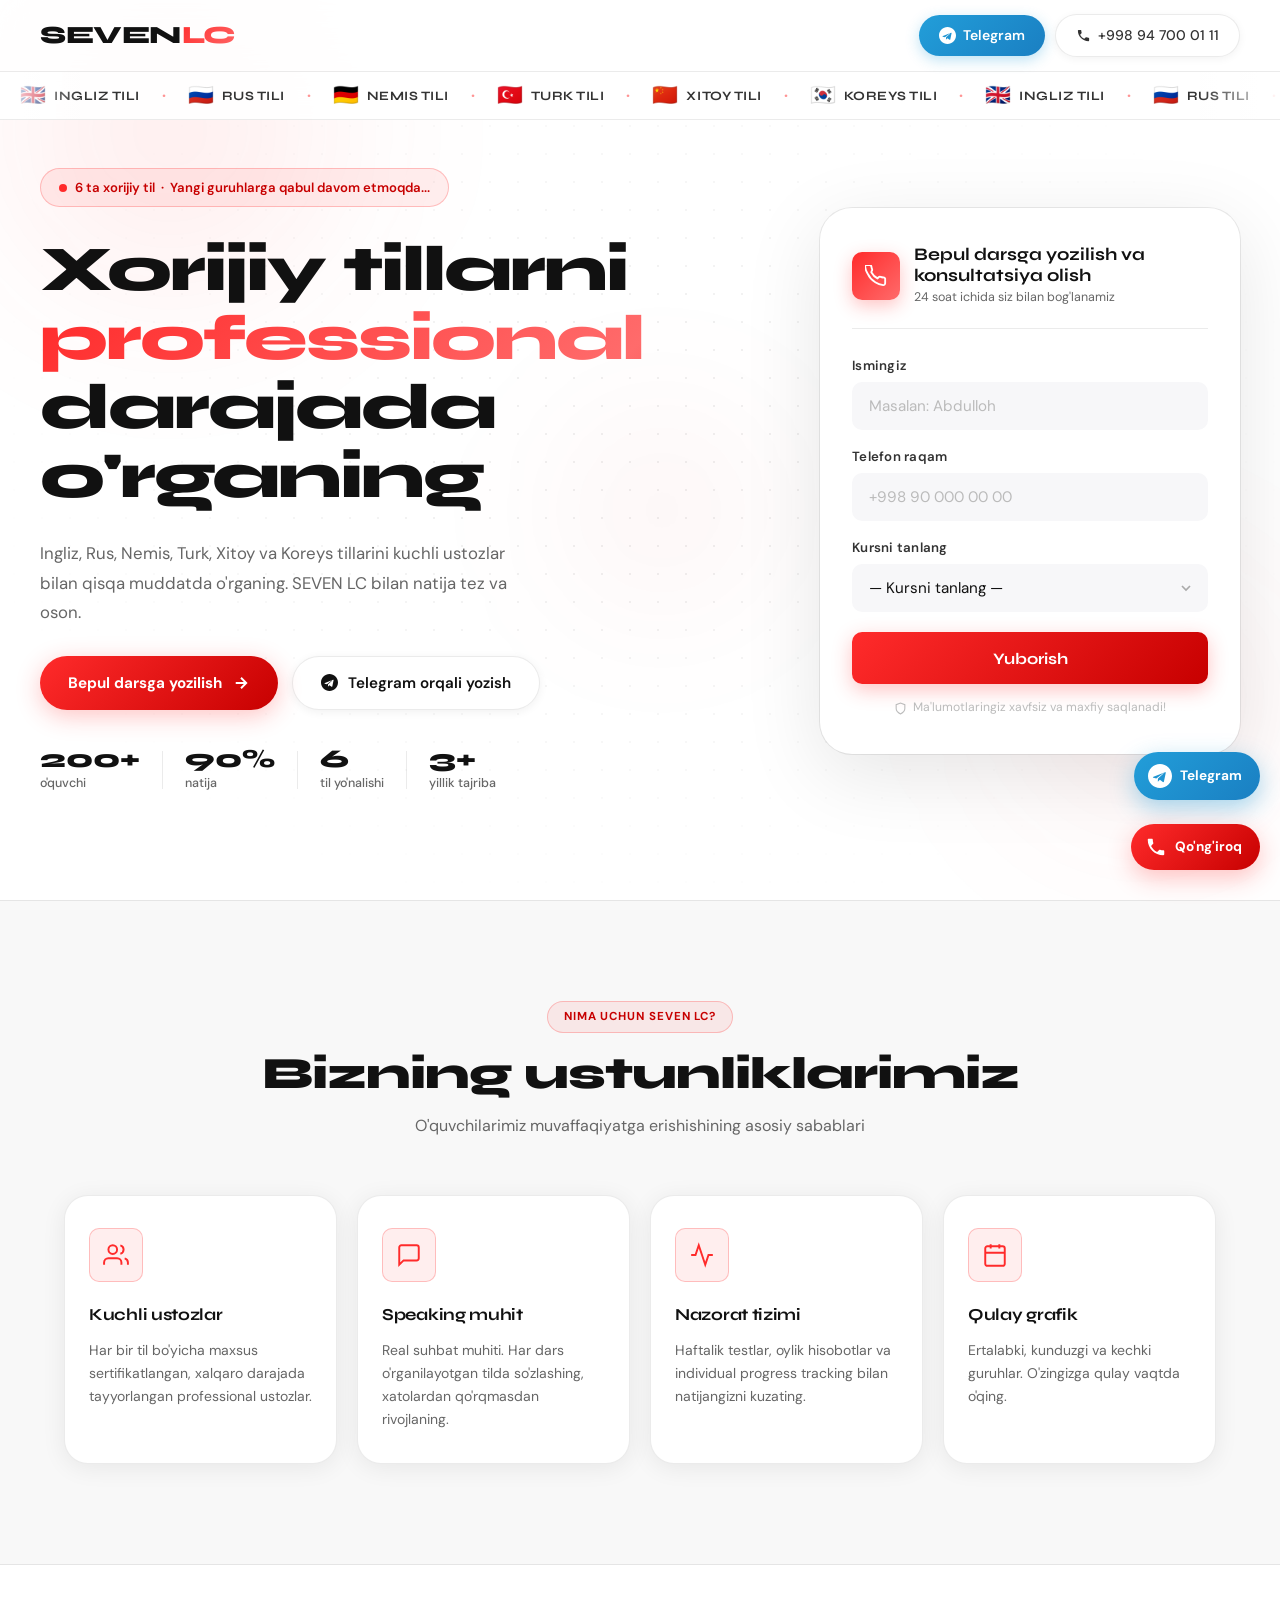
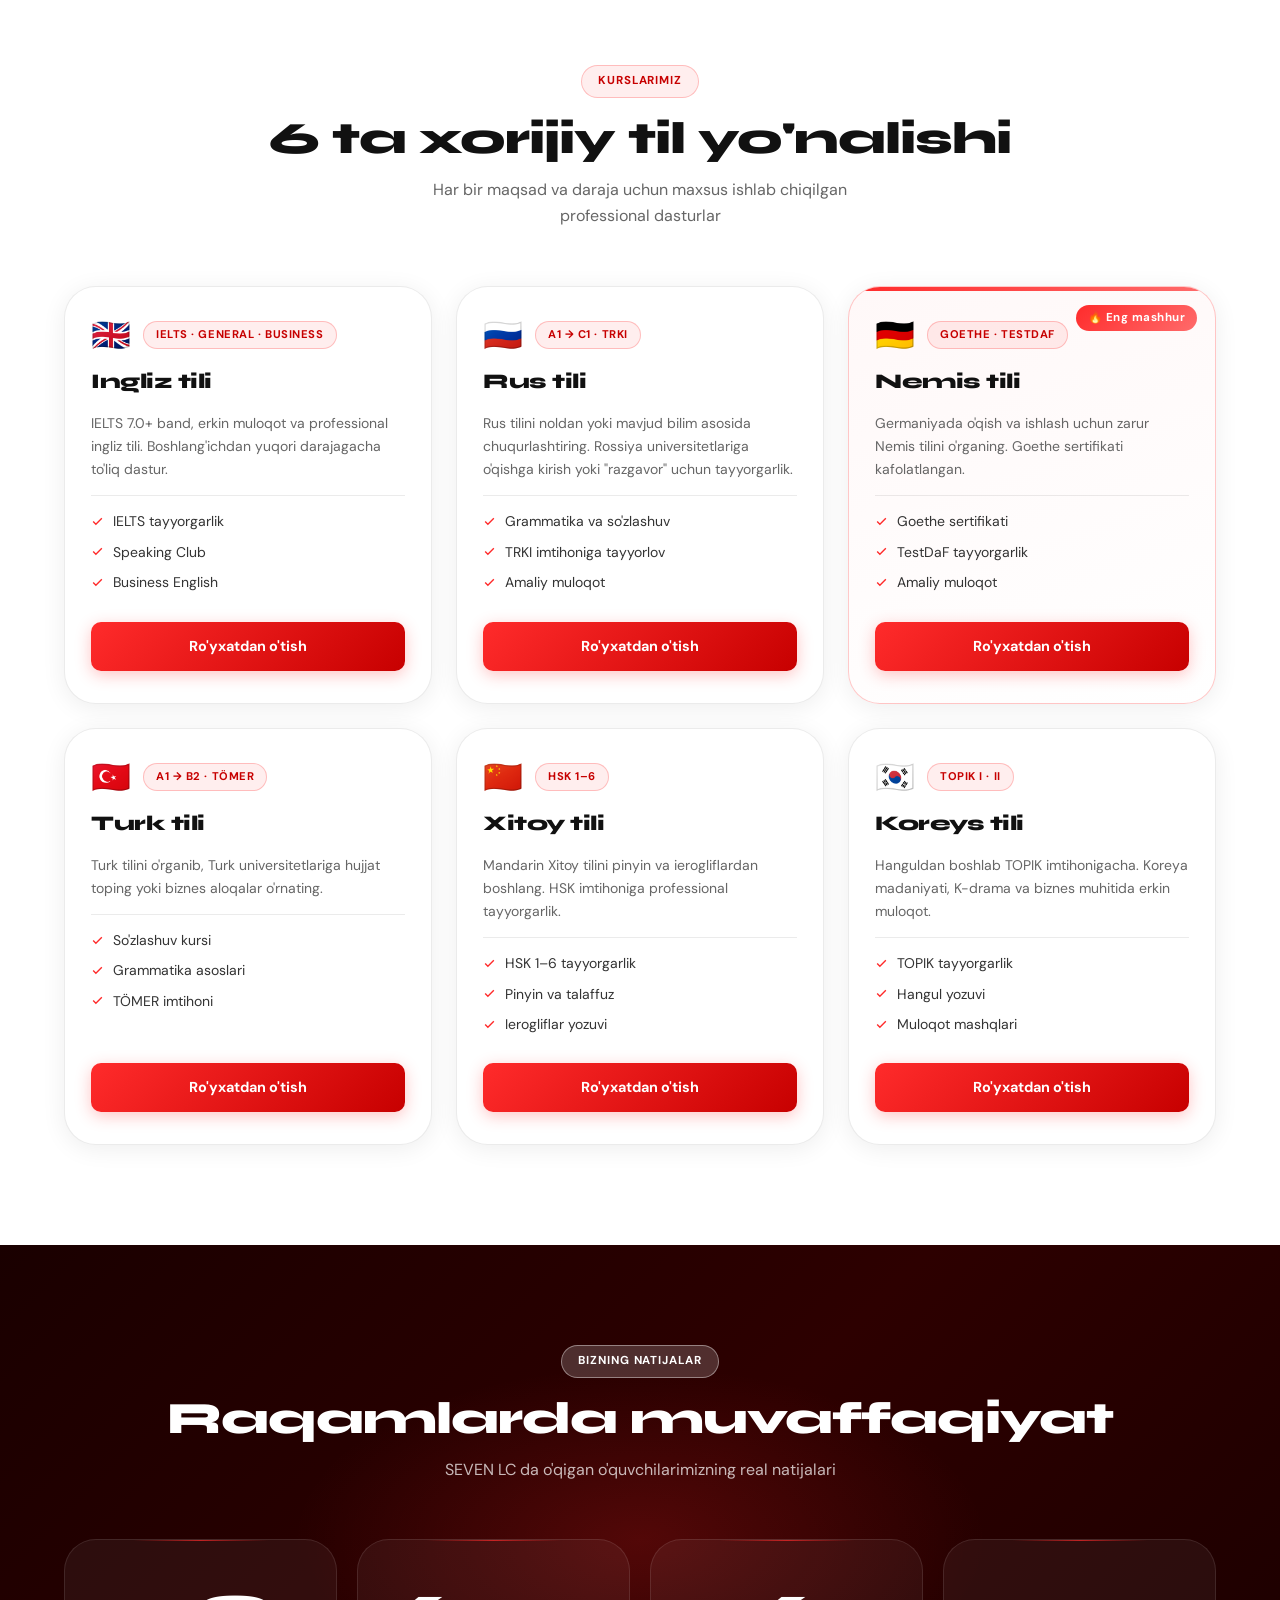
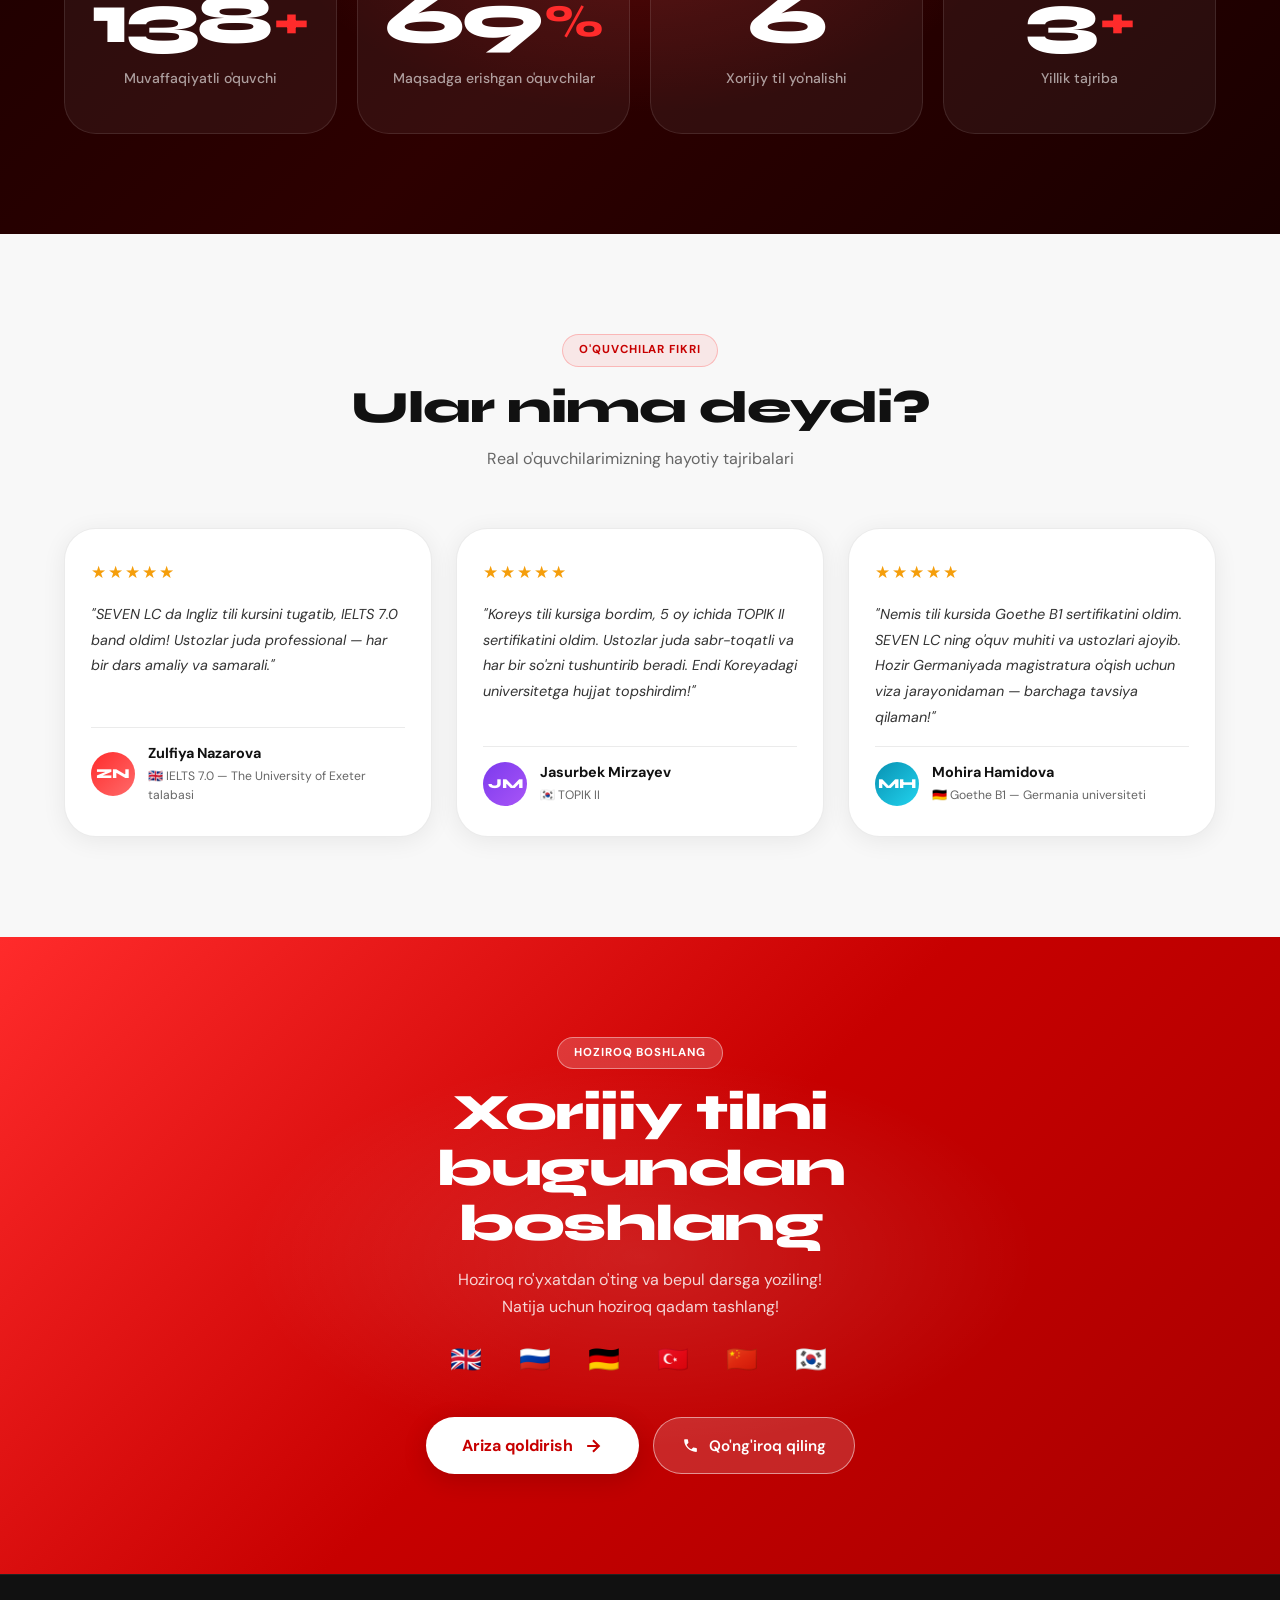
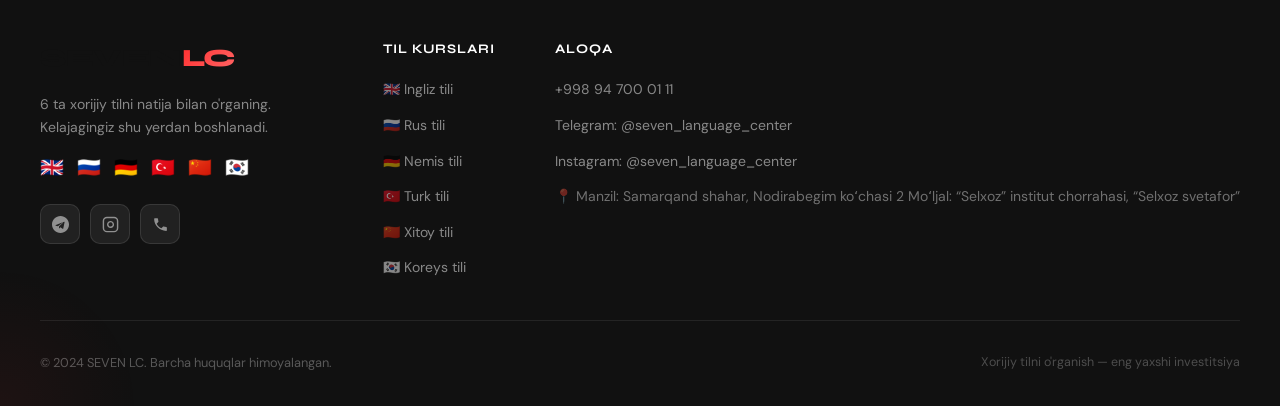
==== commit 33bb50e7: "index.html" ====
--- a/index.html
+++ b/index.html
@@ -6,7 +6,7 @@
   <meta name="description" content="SEVEN LC — Ingliz, Rus, Nemis, Turk, Xitoy va Koreys tillarini professional darajada o'rganing. Bepul konsultatsiya oling!" />
   <meta name="keywords" content="chet til kurslari, ingliz tili, rus tili, nemis tili, IELTS, xorijiy til Toshkent" />
   <meta property="og:title" content="SEVEN LC — Xorijiy tillarni professional darajada o'rganing" />
-  <meta property="og:description" content="500+ o'quvchi, 90% natija, 7+ yillik tajriba. 6 xorijiy til. Bepul konsultatsiya oling!" />
+  <meta property="og:description" content="200+ o'quvchi, 90% natija. 6 xorijiy til. Bepul darsga yoziling!" />
   <title>SEVEN LC — Xorijiy tillarni professional darajada o'rganing</title>
 
   <!-- Google Fonts: Syne (display) + DM Sans (body) -->
@@ -37,13 +37,13 @@
 
       <!-- Nav right actions -->
       <div class="nav-actions">
-        <a href="https://t.me/sevenlc" target="_blank" class="btn-telegram-nav">
+        <a href="https://t.me/Seven_language_center" target="_blank" class="btn-telegram-nav">
           <svg width="17" height="17" viewBox="0 0 24 24" fill="currentColor"><path d="M12 0C5.373 0 0 5.373 0 12s5.373 12 12 12 12-5.373 12-12S18.627 0 12 0zm5.894 8.221-1.97 9.28c-.145.658-.537.818-1.084.508l-3-2.21-1.447 1.394c-.16.16-.295.295-.605.295l.213-3.053 5.56-5.023c.242-.213-.054-.333-.373-.12L8.32 14.617l-2.96-.924c-.64-.203-.657-.64.136-.954l11.57-4.461c.537-.194 1.006.131.828.943z"/></svg>
           Telegram
         </a>
-        <a href="tel:+998901234567" class="btn-phone-nav">
+        <a href="tel:+998947000111" class="btn-phone-nav">
           <svg width="15" height="15" viewBox="0 0 24 24" fill="currentColor"><path d="M6.62 10.79c1.44 2.83 3.76 5.14 6.59 6.59l2.2-2.2c.27-.27.67-.36 1.02-.24 1.12.37 2.33.57 3.57.57.55 0 1 .45 1 1V20c0 .55-.45 1-1 1-9.39 0-17-7.61-17-17 0-.55.45-1 1-1h3.5c.55 0 1 .45 1 1 0 1.25.2 2.45.57 3.57.11.35.03.74-.25 1.02l-2.2 2.2z"/></svg>
-          +998 90 123 45 67
+          +998 94 700 01 11
         </a>
       </div>
     </div>
@@ -110,7 +110,7 @@
       <div class="hero-left reveal">
         <div class="hero-badge">
           <span class="badge-dot"></span>
-          6 ta xorijiy til &nbsp;·&nbsp; Yangi guruhlar boshlandi
+          6 ta xorijiy til &nbsp;·&nbsp; Yangi guruhlarga qabul davom etmoqda...
         </div>
 
         <h1 class="hero-headline">
@@ -120,12 +120,12 @@
         </h1>
 
         <p class="hero-sub">
-          Ingliz, Rus, Nemis, Turk, Xitoy va Koreys tillarini sertifikatlangan ustozlar bilan qisqa muddatda o'rganing. Maqsadingizga erishing — SEVEN LC bilan.
+          Ingliz, Rus, Nemis, Turk, Xitoy va Koreys tillarini kuchli ustozlar bilan qisqa muddatda o'rganing. SEVEN LC bilan natija tez va oson.
         </p>
 
         <div class="hero-btns">
           <a href="#contact-form" class="btn-primary">
-            <span>Bepul konsultatsiya</span>
+            <span>Bepul darsga yozilish</span>
             <svg width="18" height="18" viewBox="0 0 24 24" fill="none" stroke="currentColor" stroke-width="2.5"><path d="M5 12h14M12 5l7 7-7 7"/></svg>
           </a>
           <a href="https://t.me/sevenlc" target="_blank" class="btn-secondary">
@@ -137,23 +137,23 @@
         <!-- Trust indicators -->
         <div class="trust-row">
           <div class="trust-item">
-            <span class="trust-num">500+</span>
-            <span class="trust-label">O'quvchi</span>
+            <span class="trust-num">200+</span>
+            <span class="trust-label">o'quvchi</span>
           </div>
           <div class="trust-divider"></div>
           <div class="trust-item">
             <span class="trust-num">90%</span>
-            <span class="trust-label">Natija</span>
+            <span class="trust-label">natija</span>
           </div>
           <div class="trust-divider"></div>
           <div class="trust-item">
             <span class="trust-num">6</span>
-            <span class="trust-label">Til yo'nalishi</span>
+            <span class="trust-label">til yo'nalishi</span>
           </div>
           <div class="trust-divider"></div>
           <div class="trust-item">
-            <span class="trust-num">7+</span>
-            <span class="trust-label">Yillik tajriba</span>
+            <span class="trust-num">3+</span>
+            <span class="trust-label">yillik tajriba</span>
           </div>
         </div>
       </div>
@@ -166,7 +166,7 @@
               <svg width="22" height="22" viewBox="0 0 24 24" fill="none" stroke="currentColor" stroke-width="2"><path d="M22 16.92v3a2 2 0 01-2.18 2 19.79 19.79 0 01-8.63-3.07A19.5 19.5 0 013.07 9.81a19.79 19.79 0 01-3.07-8.63A2 2 0 012 0h3a2 2 0 012 1.72c.127.96.361 1.903.7 2.81a2 2 0 01-.45 2.11L6.91 7.91a16 16 0 006.72 6.72l1.28-1.27a2 2 0 012.11-.45c.907.339 1.85.573 2.81.7A2 2 0 0122 14.92z"/></svg>
             </div>
             <div>
-              <h3 class="form-title">Bepul konsultatsiya olish</h3>
+              <h3 class="form-title">Bepul darsga yozilish va konsultatsiya olish </h3>
               <p class="form-subtitle">24 soat ichida siz bilan bog'lanamiz</p>
             </div>
           </div>
@@ -174,7 +174,7 @@
           <form id="leadForm" class="lead-form" novalidate>
             <div class="form-group">
               <label class="form-label">Ismingiz</label>
-              <input type="text" id="nameInput" class="form-input" placeholder="Masalan: Jasur" required />
+              <input type="text" id="nameInput" class="form-input" placeholder="Masalan: Abdulloh" required />
               <span class="input-error" id="nameError">Iltimos, ismingizni kiriting</span>
             </div>
 
@@ -185,24 +185,26 @@
             </div>
 
             <div class="form-group">
-              <label class="form-label">Tilni tanlang</label>
+              <label class="form-label">Kursni tanlang</label>
               <div class="select-wrapper">
                 <select id="courseSelect" class="form-input form-select" required>
-                  <option value="">— Tilni tanlang —</option>
+                  <option value="">— Kursni tanlang —</option>
                   <option value="Ingliz tili">🇬🇧 Ingliz tili</option>
                   <option value="Rus tili">🇷🇺 Rus tili</option>
                   <option value="Nemis tili">🇩🇪 Nemis tili</option>
                   <option value="Turk tili">🇹🇷 Turk tili</option>
                   <option value="Xitoy tili">🇨🇳 Xitoy tili</option>
                   <option value="Koreys tili">🇰🇷 Koreys tili</option>
+                   <option value="Ingliz tili">🇬🇧 Ingliz tili (bolalar)</option>
+                  <option value="Rus tili">🇷🇺 Rus tili (bolalar)</option>
                 </select>
                 <svg class="select-arrow" width="16" height="16" viewBox="0 0 24 24" fill="none" stroke="currentColor" stroke-width="2.5"><path d="M6 9l6 6 6-6"/></svg>
               </div>
-              <span class="input-error" id="courseError">Iltimos, tilni tanlang</span>
+              <span class="input-error" id="courseError">Iltimos, kursni tanlang</span>
             </div>
 
             <button type="submit" class="btn-form" id="submitBtn">
-              <span id="btnText">Menga qo'ng'iroq qiling</span>
+              <span id="btnText">Yuborish</span>
               <div class="btn-loader" id="btnLoader" style="display:none;">
                 <div class="loader-dot"></div>
                 <div class="loader-dot"></div>
@@ -222,7 +224,7 @@
 
           <div class="form-guarantee">
             <svg width="13" height="13" viewBox="0 0 24 24" fill="none" stroke="currentColor" stroke-width="2"><path d="M12 22s8-4 8-10V5l-8-3-8 3v7c0 6 8 10 8 10z"/></svg>
-            Ma'lumotlaringiz xavfsiz va maxfiy saqlanadi
+            Ma'lumotlaringiz xavfsiz va maxfiy saqlanadi!
           </div>
         </div>
       </div>
@@ -268,7 +270,7 @@
             <svg width="26" height="26" viewBox="0 0 24 24" fill="none" stroke="currentColor" stroke-width="1.8"><rect x="3" y="4" width="18" height="18" rx="2"/><line x1="16" y1="2" x2="16" y2="6"/><line x1="8" y1="2" x2="8" y2="6"/><line x1="3" y1="10" x2="21" y2="10"/></svg>
           </div>
           <h3 class="feature-title">Qulay grafik</h3>
-          <p class="feature-desc">Ertalabki, kunduzi va kechki guruhlar. O'zingizga qulay vaqtda o'qing, hayotingizni buzmasdan.</p>
+          <p class="feature-desc">Ertalabki, kunduzgi va kechki guruhlar. O'zingizga qulay vaqtda o'qing.</p>
         </div>
       </div>
     </div>
@@ -308,7 +310,7 @@
             <span class="course-badge">A1 → C1 · TRKI</span>
           </div>
           <h3 class="course-name">Rus tili</h3>
-          <p class="course-desc">Rus tilini noldan yoki mavjud bilim asosida chuqurlashtiring. Rossiya universitetlari uchun tayyorgarlik.</p>
+          <p class="course-desc">Rus tilini noldan yoki mavjud bilim asosida chuqurlashtiring. Rossiya universitetlariga o'qishga kirish yoki "razgavor" uchun tayyorgarlik.</p>
           <ul class="course-features">
             <li><svg width="13" height="13" viewBox="0 0 24 24" fill="none" stroke="currentColor" stroke-width="2.5"><polyline points="20 6 9 17 4 12"/></svg> Grammatika va so'zlashuv</li>
             <li><svg width="13" height="13" viewBox="0 0 24 24" fill="none" stroke="currentColor" stroke-width="2.5"><polyline points="20 6 9 17 4 12"/></svg> TRKI imtihoniga tayyorlov</li>
@@ -398,7 +400,7 @@
 
       <div class="stats-grid">
         <div class="stat-card reveal">
-          <span class="stat-number" data-target="500">0</span>
+          <span class="stat-number" data-target="200">0</span>
           <span class="stat-plus">+</span>
           <p class="stat-label">Muvaffaqiyatli o'quvchi</p>
         </div>
@@ -413,7 +415,7 @@
           <p class="stat-label">Xorijiy til yo'nalishi</p>
         </div>
         <div class="stat-card reveal">
-          <span class="stat-number" data-target="7">0</span>
+          <span class="stat-number" data-target="3">0</span>
           <span class="stat-plus">+</span>
           <p class="stat-label">Yillik tajriba</p>
         </div>
@@ -434,31 +436,31 @@
 
         <div class="testimonial-card reveal">
           <div class="stars">★★★★★</div>
-          <p class="testimonial-text">"SEVEN LC da Ingliz tili kursini tugatib, IELTS 7.0 band oldim! Ustozlar juda professional — har bir dars amaliy va samarali. Bu kurs mening hayotimni o'zgartirdi, hozir chet elda o'qiyapman!"</p>
+          <p class="testimonial-text">"SEVEN LC da Ingliz tili kursini tugatib, IELTS 7.0 band oldim! Ustozlar juda professional — har bir dars amaliy va samarali."</p>
           <div class="testimonial-author">
             <div class="avatar avatar-1">ZN</div>
             <div>
               <span class="author-name">Zulfiya Nazarova</span>
-              <span class="author-tag">🇬🇧 IELTS 7.0 — Toshkent davlat universiteti</span>
+              <span class="author-tag">🇬🇧 IELTS 7.0 — The University of Exeter talabasi</span>
             </div>
           </div>
         </div>
 
         <div class="testimonial-card reveal">
           <div class="stars">★★★★★</div>
-          <p class="testimonial-text">"Koreys tili kursiga kirdim, 4 oy ichida TOPIK II sertifikatini oldim. Ustozlar juda sabr-toqatli va har bir so'zni tushuntirib beradi. Endi Koreyadagi universitetga hujjat topshirdim!"</p>
+          <p class="testimonial-text">"Koreys tili kursiga bordim, 5 oy ichida TOPIK II sertifikatini oldim. Ustozlar juda sabr-toqatli va har bir so'zni tushuntirib beradi. Endi Koreyadagi universitetga hujjat topshirdim!"</p>
           <div class="testimonial-author">
             <div class="avatar avatar-2">JM</div>
             <div>
               <span class="author-name">Jasurbek Mirzayev</span>
-              <span class="author-tag">🇰🇷 TOPIK II — Koreya Universiteti</span>
+              <span class="author-tag">🇰🇷 TOPIK II</span>
             </div>
           </div>
         </div>
 
         <div class="testimonial-card reveal">
           <div class="stars">★★★★★</div>
-          <p class="testimonial-text">"Nemis tili kursida Goethe B1 sertifikatini oldim. SEVEN LC ning o'quv muhiti va ustozlari ajoyib. Hozir Germaniyada o'qish uchun viza jarayonidaman — barchasiga tavsiya qilaman!"</p>
+          <p class="testimonial-text">"Nemis tili kursida Goethe B1 sertifikatini oldim. SEVEN LC ning o'quv muhiti va ustozlari ajoyib. Hozir Germaniyada magistratura o'qish uchun viza jarayonidaman — barchaga tavsiya qilaman!"</p>
           <div class="testimonial-author">
             <div class="avatar avatar-3">MH</div>
             <div>
@@ -479,7 +481,7 @@
       <div class="cta-content reveal">
         <span class="section-tag" style="background:rgba(255,255,255,0.18);border-color:rgba(255,255,255,0.4);color:#fff;">Hoziroq boshlang</span>
         <h2 class="cta-headline">Xorijiy tilni bugundan boshlang</h2>
-        <p class="cta-sub">Hoziroq ro'yxatdan o'ting va bepul konsultatsiya oling.<br/>Yangi hayot — bir qadam naridadir.</p>
+        <p class="cta-sub">Hoziroq ro'yxatdan o'ting va bepul darsga yoziling!<br/>Natija uchun hoziroq qadam tashlang!</p>
         <div class="cta-flags">🇬🇧 &nbsp; 🇷🇺 &nbsp; 🇩🇪 &nbsp; 🇹🇷 &nbsp; 🇨🇳 &nbsp; 🇰🇷</div>
         <div class="cta-btns">
           <a href="#contact-form" class="btn-primary btn-large btn-white">
@@ -543,10 +545,11 @@
         <div class="footer-links-col">
           <h4 class="footer-col-title">Aloqa</h4>
           <ul class="footer-links">
-            <li><a href="tel:+998901234567">+998 90 123 45 67</a></li>
-            <li><a href="https://t.me/sevenlc" target="_blank">Telegram: @sevenlc</a></li>
-            <li><a href="https://instagram.com/sevenlc" target="_blank">Instagram: @sevenlc</a></li>
-            <li><span class="footer-address">📍 Toshkent, Chilonzor tumani</span></li>
+            <li><a href="tel:+998901234567">+998 94 700 01 11</a></li>
+            <li><a href="https://t.me/seven_language_center" target="_blank">Telegram: @seven_language_center</a></li>
+            <li><a href="https://www.instagram.com/seven_language_center?igsh=MWR4NW16ZDBtZGY2Mg==" target="_blank">Instagram: @seven_language_center</a></li>
+            <li><span class="footer-address">📍 Manzil: Samarqand shahar, Nodirabegim koʻchasi 2
+Moʻljal: “Selxoz” institut chorrahasi, “Selxoz svetafor”</span></li>
           </ul>
         </div>
 
@@ -560,12 +563,12 @@
   </footer>
 
   <!-- ========== FLOATING BUTTONS ========== -->
-  <a href="https://t.me/sevenlc" target="_blank" class="float-btn float-tg" aria-label="Telegram">
+  <a href="https://t.me/Seven_language_center" target="_blank" class="float-btn float-tg" aria-label="Telegram">
     <svg width="24" height="24" viewBox="0 0 24 24" fill="currentColor"><path d="M12 0C5.373 0 0 5.373 0 12s5.373 12 12 12 12-5.373 12-12S18.627 0 12 0zm5.894 8.221-1.97 9.28c-.145.658-.537.818-1.084.508l-3-2.21-1.447 1.394c-.16.16-.295.295-.605.295l.213-3.053 5.56-5.023c.242-.213-.054-.333-.373-.12L8.32 14.617l-2.96-.924c-.64-.203-.657-.64.136-.954l11.57-4.461c.537-.194 1.006.131.828.943z"/></svg>
     <span class="float-label">Telegram</span>
   </a>
 
-  <a href="tel:+998901234567" class="float-btn float-phone" aria-label="Qo'ng'iroq">
+  <a href="tel:+998947000111" class="float-btn float-phone" aria-label="Qo'ng'iroq">
     <svg width="22" height="22" viewBox="0 0 24 24" fill="currentColor"><path d="M6.62 10.79c1.44 2.83 3.76 5.14 6.59 6.59l2.2-2.2c.27-.27.67-.36 1.02-.24 1.12.37 2.33.57 3.57.57.55 0 1 .45 1 1V20c0 .55-.45 1-1 1-9.39 0-17-7.61-17-17 0-.55.45-1 1-1h3.5c.55 0 1 .45 1 1 0 1.25.2 2.45.57 3.57.11.35.03.74-.25 1.02l-2.2 2.2z"/></svg>
     <span class="float-label">Qo'ng'iroq</span>
   </a>
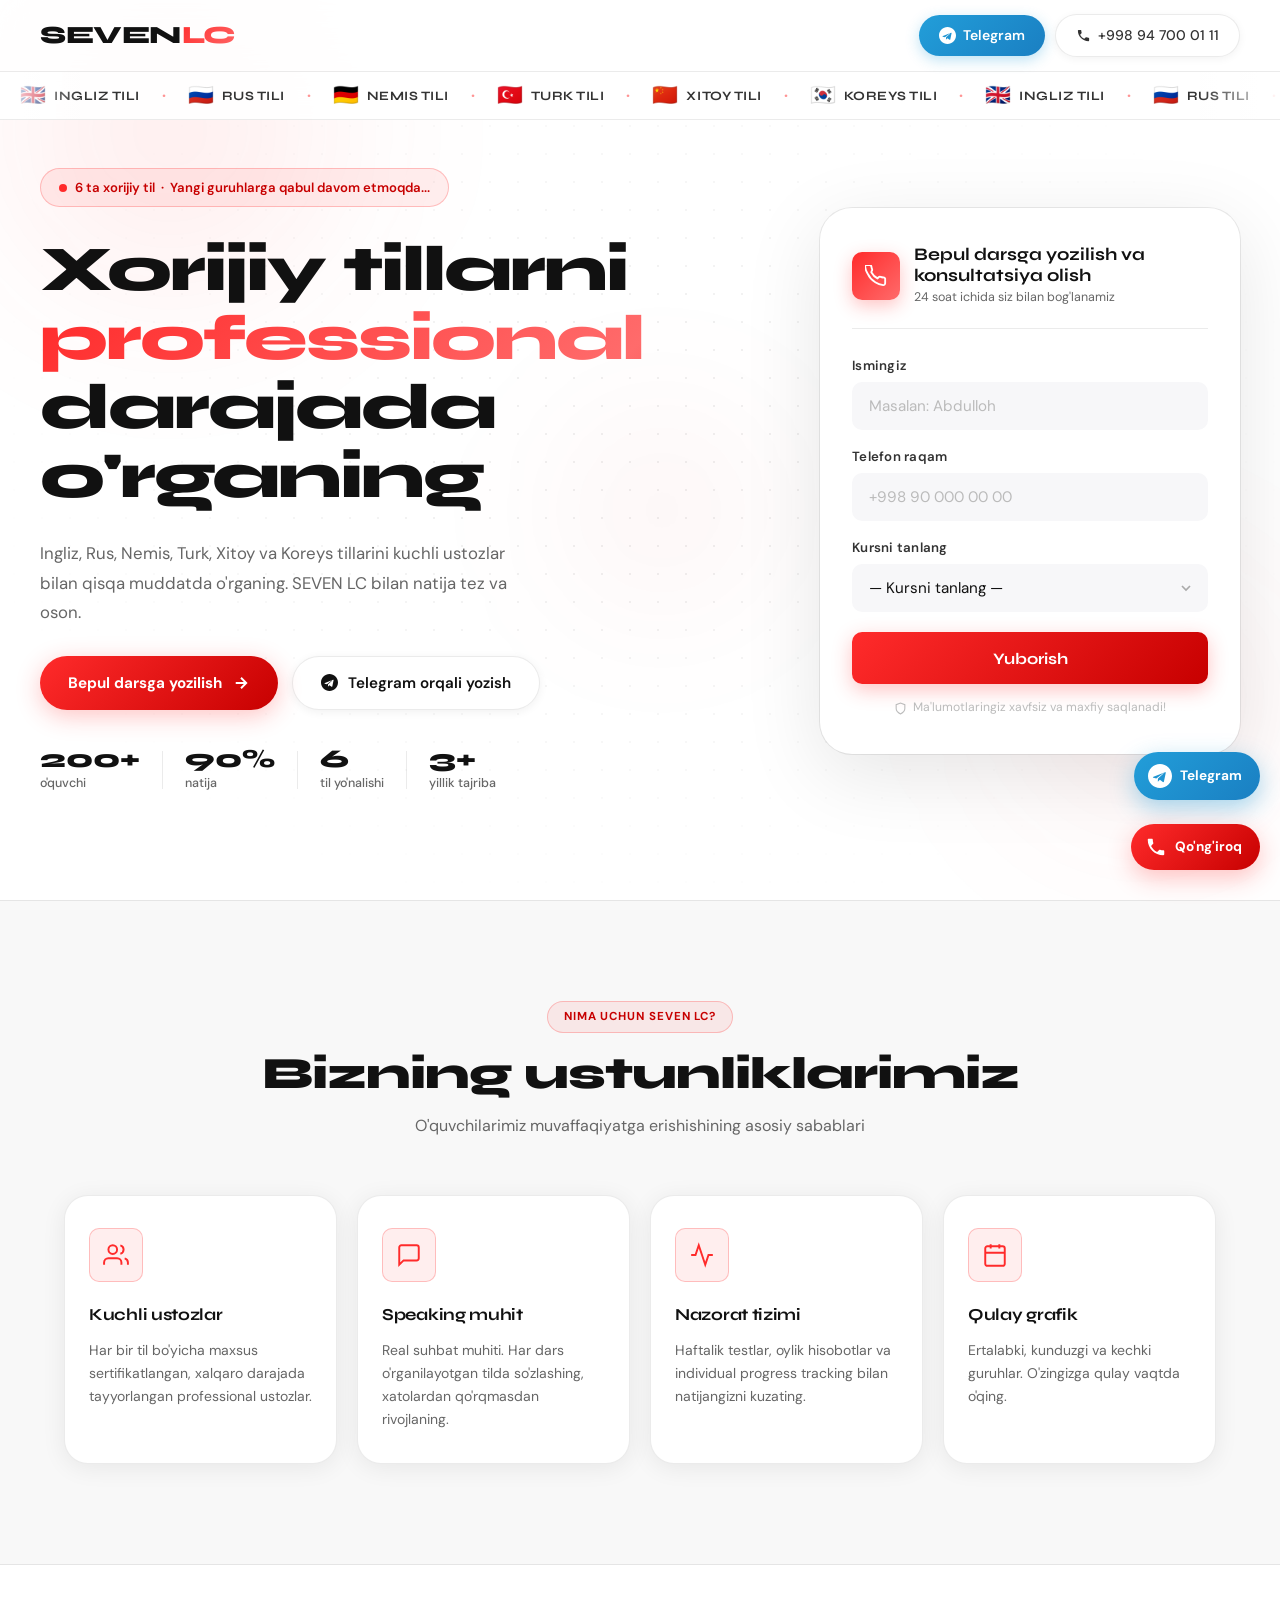
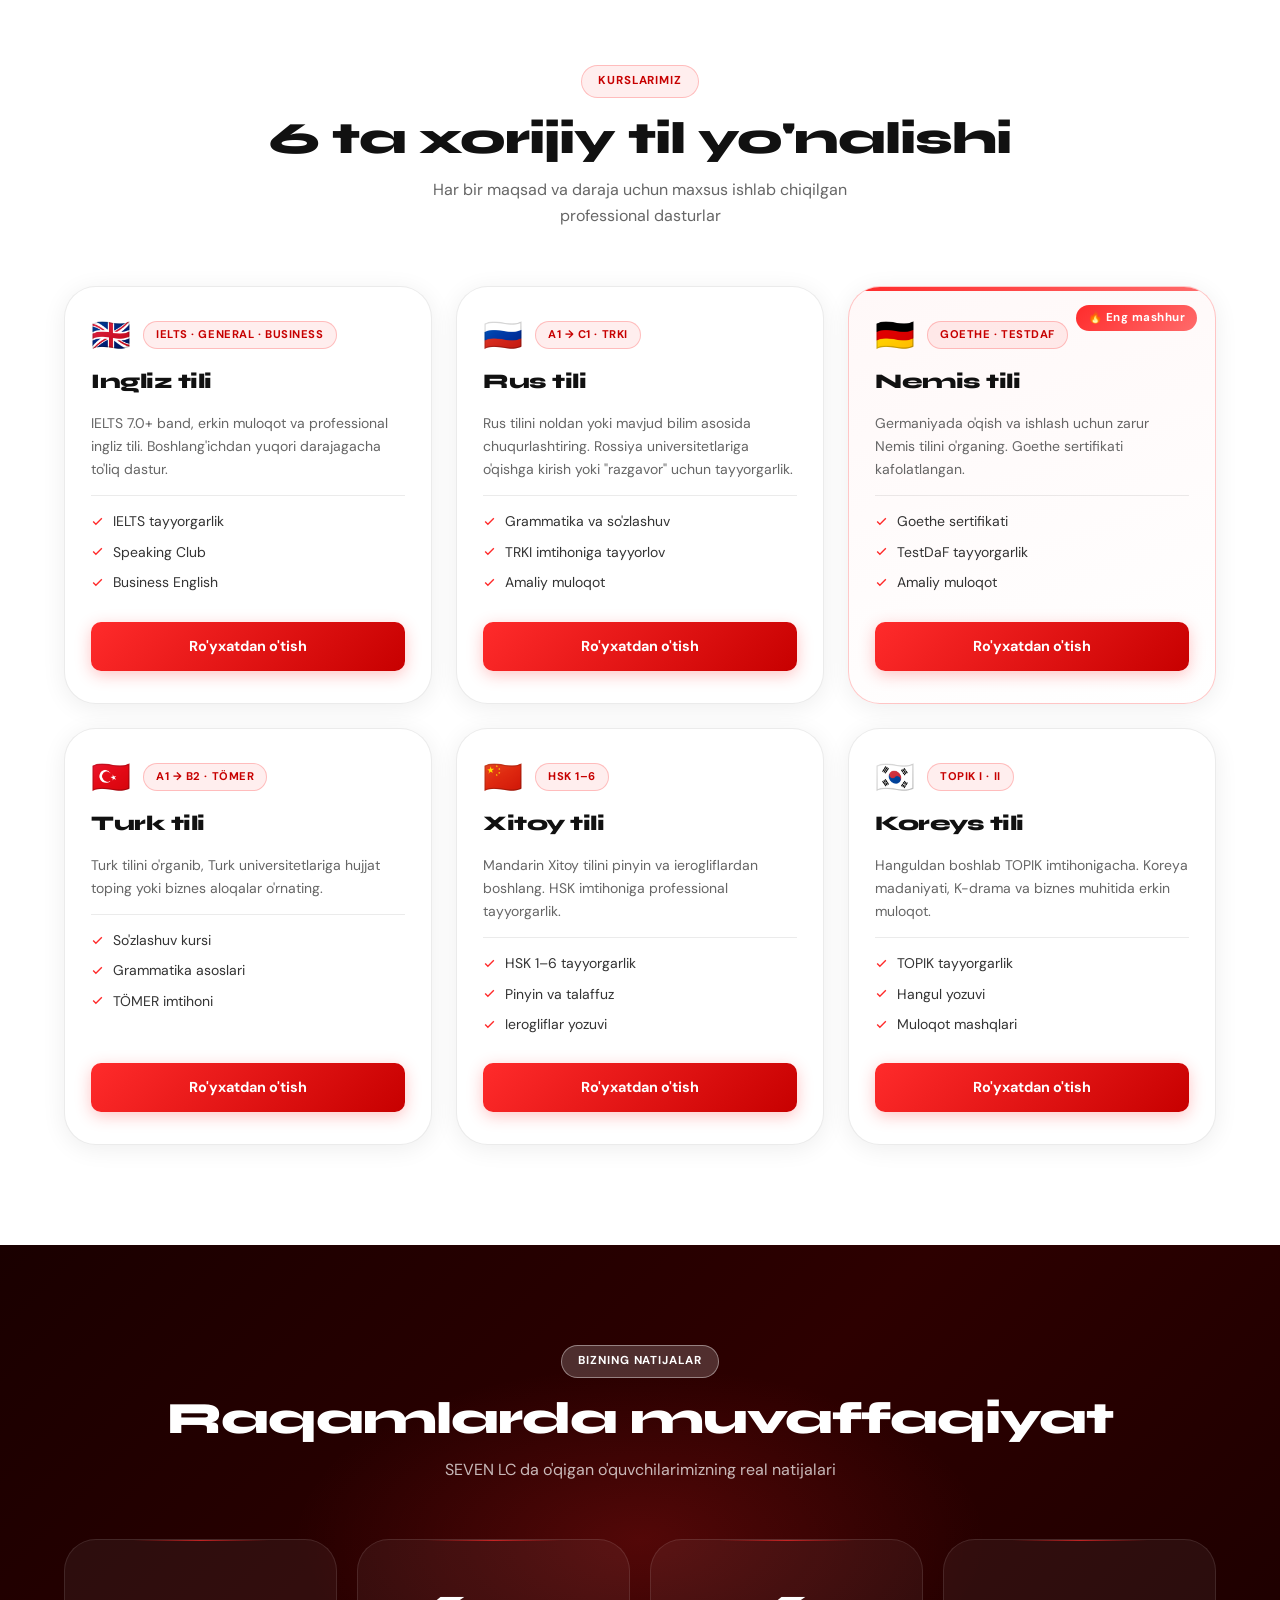
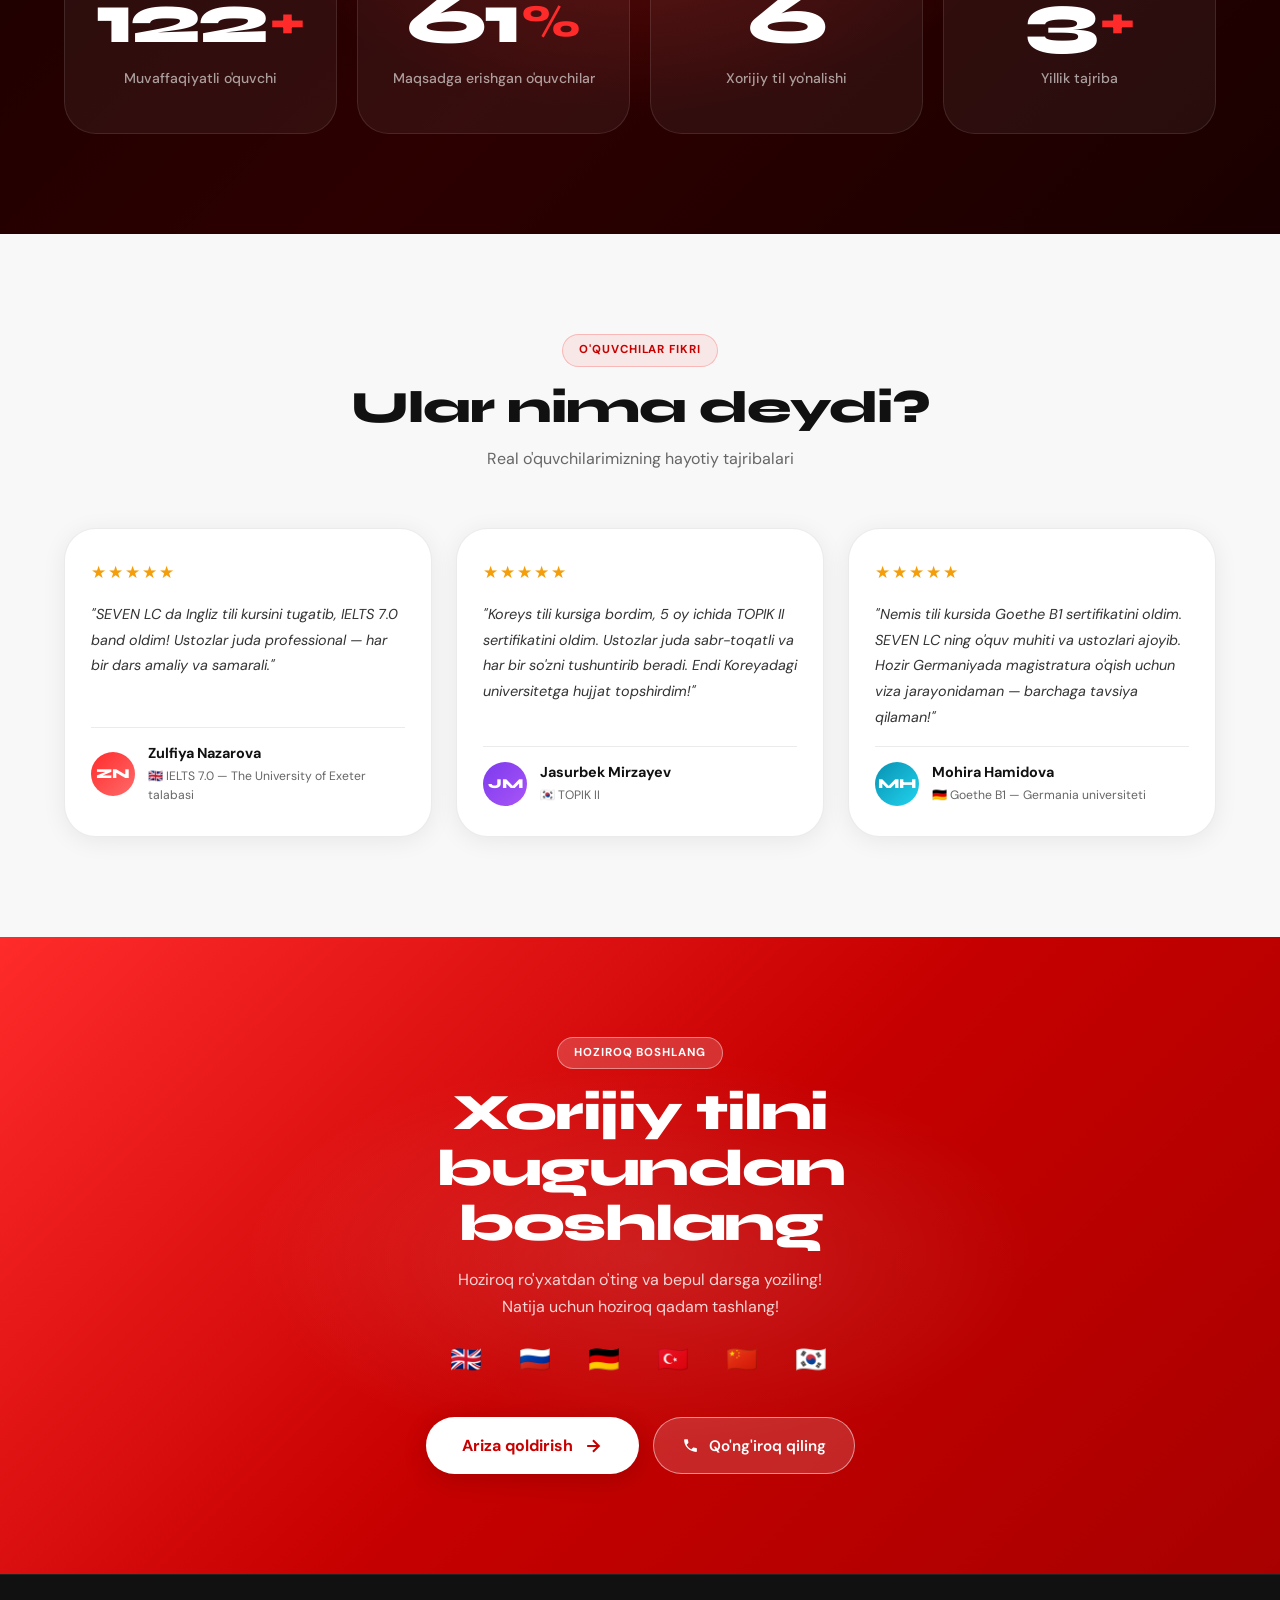
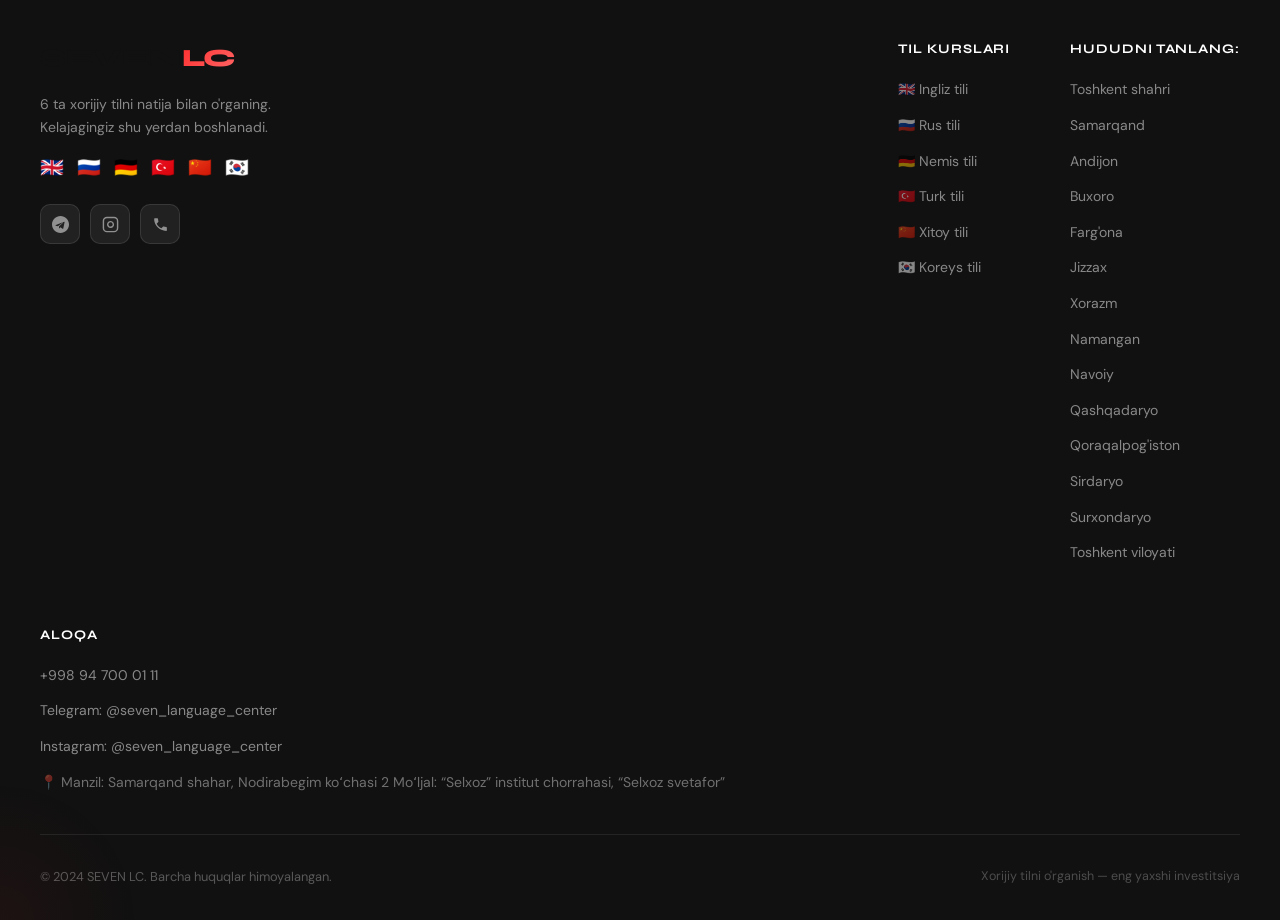
==== commit 58747ae9: "index.html" ====
--- a/index.html
+++ b/index.html
@@ -488,7 +488,7 @@
             <span>Ariza qoldirish</span>
             <svg width="20" height="20" viewBox="0 0 24 24" fill="none" stroke="currentColor" stroke-width="2.5"><path d="M5 12h14M12 5l7 7-7 7"/></svg>
           </a>
-          <a href="tel:+998901234567" class="btn-outline-white">
+          <a href="tel:+998947000111" class="btn-outline-white">
             <svg width="17" height="17" viewBox="0 0 24 24" fill="currentColor"><path d="M6.62 10.79c1.44 2.83 3.76 5.14 6.59 6.59l2.2-2.2c.27-.27.67-.36 1.02-.24 1.12.37 2.33.57 3.57.57.55 0 1 .45 1 1V20c0 .55-.45 1-1 1-9.39 0-17-7.61-17-17 0-.55.45-1 1-1h3.5c.55 0 1 .45 1 1 0 1.25.2 2.45.57 3.57.11.35.03.74-.25 1.02l-2.2 2.2z"/></svg>
             Qo'ng'iroq qiling
           </a>
@@ -518,13 +518,13 @@
           <p class="footer-tagline">6 ta xorijiy tilni natija bilan o'rganing. Kelajagingiz shu yerdan boshlanadi.</p>
           <div class="footer-flags">🇬🇧 🇷🇺 🇩🇪 🇹🇷 🇨🇳 🇰🇷</div>
           <div class="footer-socials">
-            <a href="https://t.me/sevenlc" target="_blank" class="social-btn" aria-label="Telegram">
+            <a href="https://t.me/Seven_language_center" target="_blank" class="social-btn" aria-label="Telegram">
               <svg width="17" height="17" viewBox="0 0 24 24" fill="currentColor"><path d="M12 0C5.373 0 0 5.373 0 12s5.373 12 12 12 12-5.373 12-12S18.627 0 12 0zm5.894 8.221-1.97 9.28c-.145.658-.537.818-1.084.508l-3-2.21-1.447 1.394c-.16.16-.295.295-.605.295l.213-3.053 5.56-5.023c.242-.213-.054-.333-.373-.12L8.32 14.617l-2.96-.924c-.64-.203-.657-.64.136-.954l11.57-4.461c.537-.194 1.006.131.828.943z"/></svg>
             </a>
-            <a href="https://instagram.com/sevenlc" target="_blank" class="social-btn" aria-label="Instagram">
+            <a href="https://instagram.com/Seven_language_center" target="_blank" class="social-btn" aria-label="Instagram">
               <svg width="17" height="17" viewBox="0 0 24 24" fill="none" stroke="currentColor" stroke-width="2"><rect x="2" y="2" width="20" height="20" rx="5"/><path d="M16 11.37A4 4 0 1112.63 8 4 4 0 0116 11.37z"/><line x1="17.5" y1="6.5" x2="17.51" y2="6.5"/></svg>
             </a>
-            <a href="tel:+998901234567" class="social-btn" aria-label="Phone">
+            <a href="tel:+998947000111" class="social-btn" aria-label="Phone">
               <svg width="17" height="17" viewBox="0 0 24 24" fill="currentColor"><path d="M6.62 10.79c1.44 2.83 3.76 5.14 6.59 6.59l2.2-2.2c.27-.27.67-.36 1.02-.24 1.12.37 2.33.57 3.57.57.55 0 1 .45 1 1V20c0 .55-.45 1-1 1-9.39 0-17-7.61-17-17 0-.55.45-1 1-1h3.5c.55 0 1 .45 1 1 0 1.25.2 2.45.57 3.57.11.35.03.74-.25 1.02l-2.2 2.2z"/></svg>
             </a>
           </div>
@@ -543,6 +543,26 @@
         </div>
 
         <div class="footer-links-col">
+          <h4 class="footer-col-title">Hududni tanlang:</h4>
+          <ul class="footer-links">
+            <li><a href="#courses">Toshkent shahri</a></li>
+            <li><a href="#courses">Samarqand</a></li>
+            <li><a href="#courses">Andijon</a></li>
+            <li><a href="#courses">Buxoro</a></li>
+            <li><a href="#courses">Farg'ona</a></li>
+            <li><a href="#courses">Jizzax</a></li>
+             <li><a href="#courses">Xorazm</a></li>
+             <li><a href="#courses">Namangan</a></li>
+             <li><a href="#courses">Navoiy</a></li>
+             <li><a href="#courses">Qashqadaryo</a></li>
+             <li><a href="#courses">Qoraqalpog'iston</a></li>
+             <li><a href="#courses">Sirdaryo</a></li>
+             <li><a href="#courses">Surxondaryo</a></li>
+             <li><a href="#courses">Toshkent viloyati</a></li>
+          </ul>
+        </div>
+
+        <div class="footer-links-col">
           <h4 class="footer-col-title">Aloqa</h4>
           <ul class="footer-links">
             <li><a href="tel:+998901234567">+998 94 700 01 11</a></li>
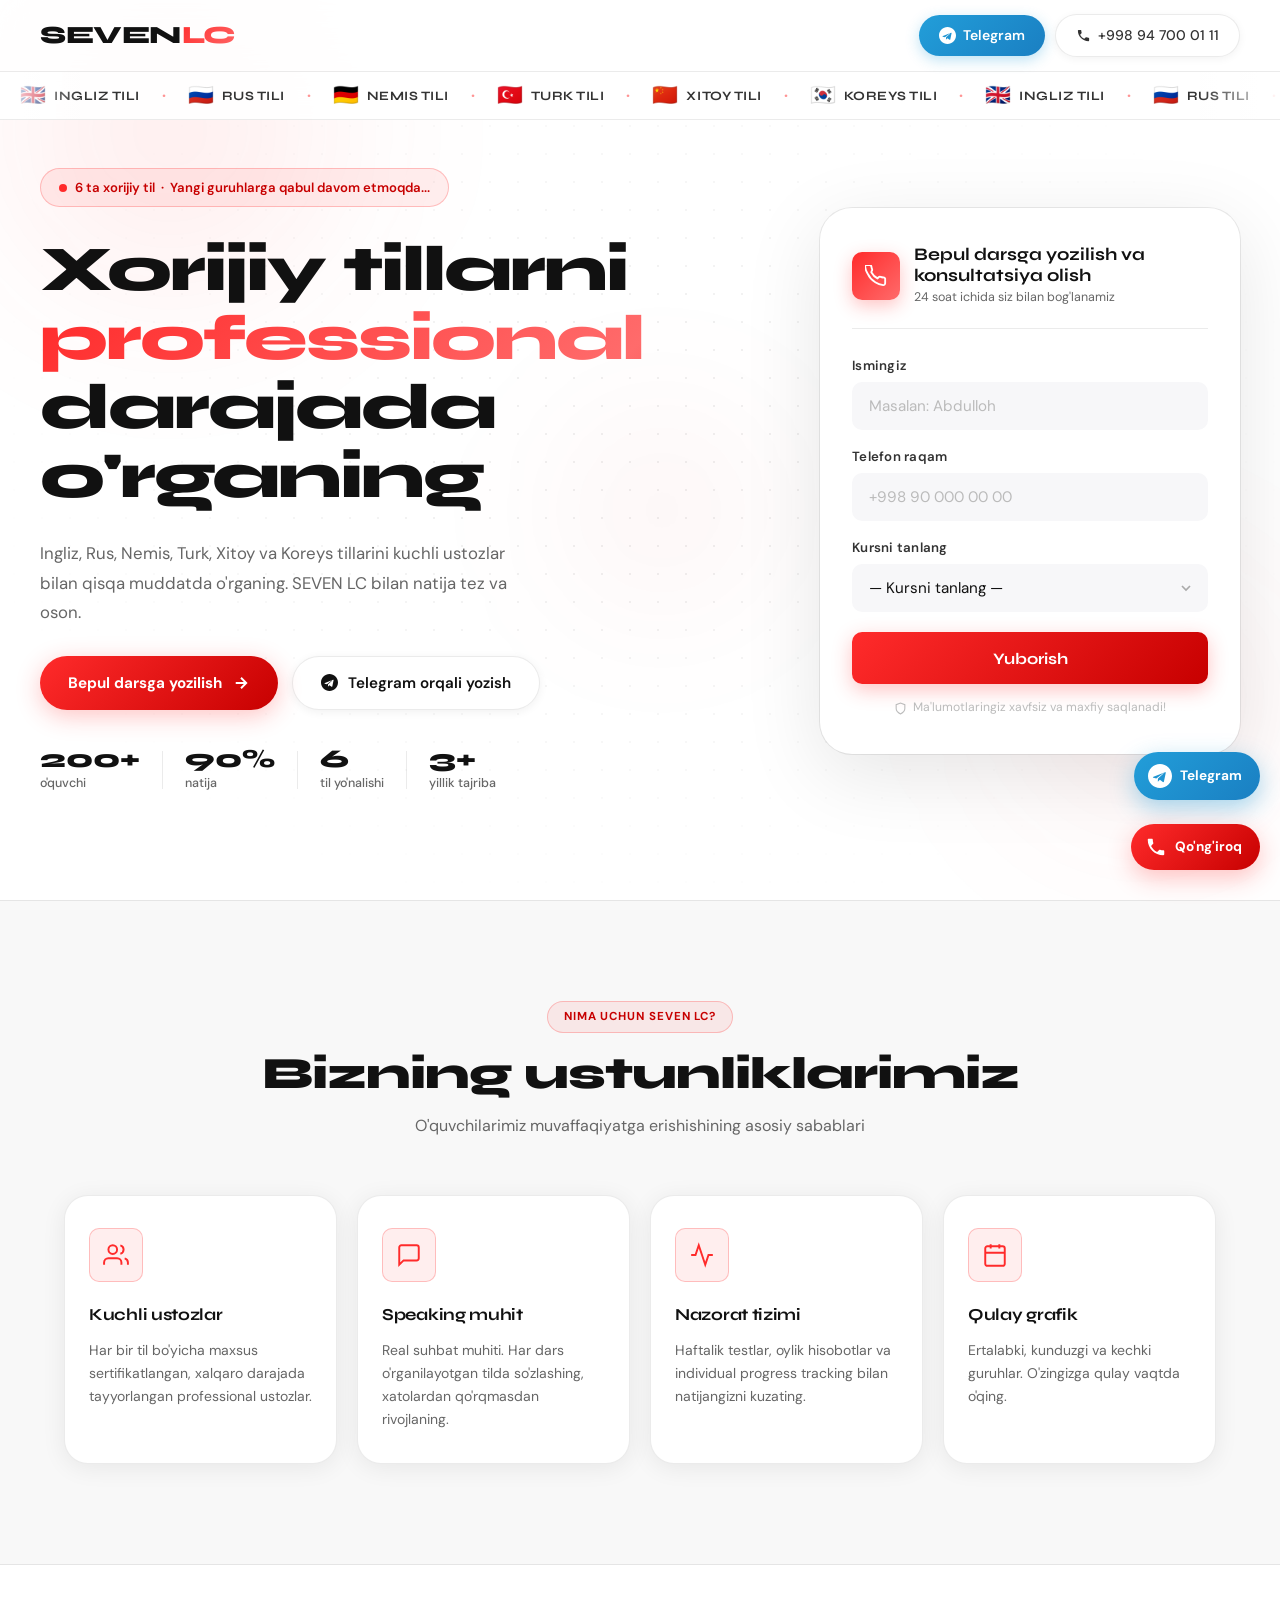
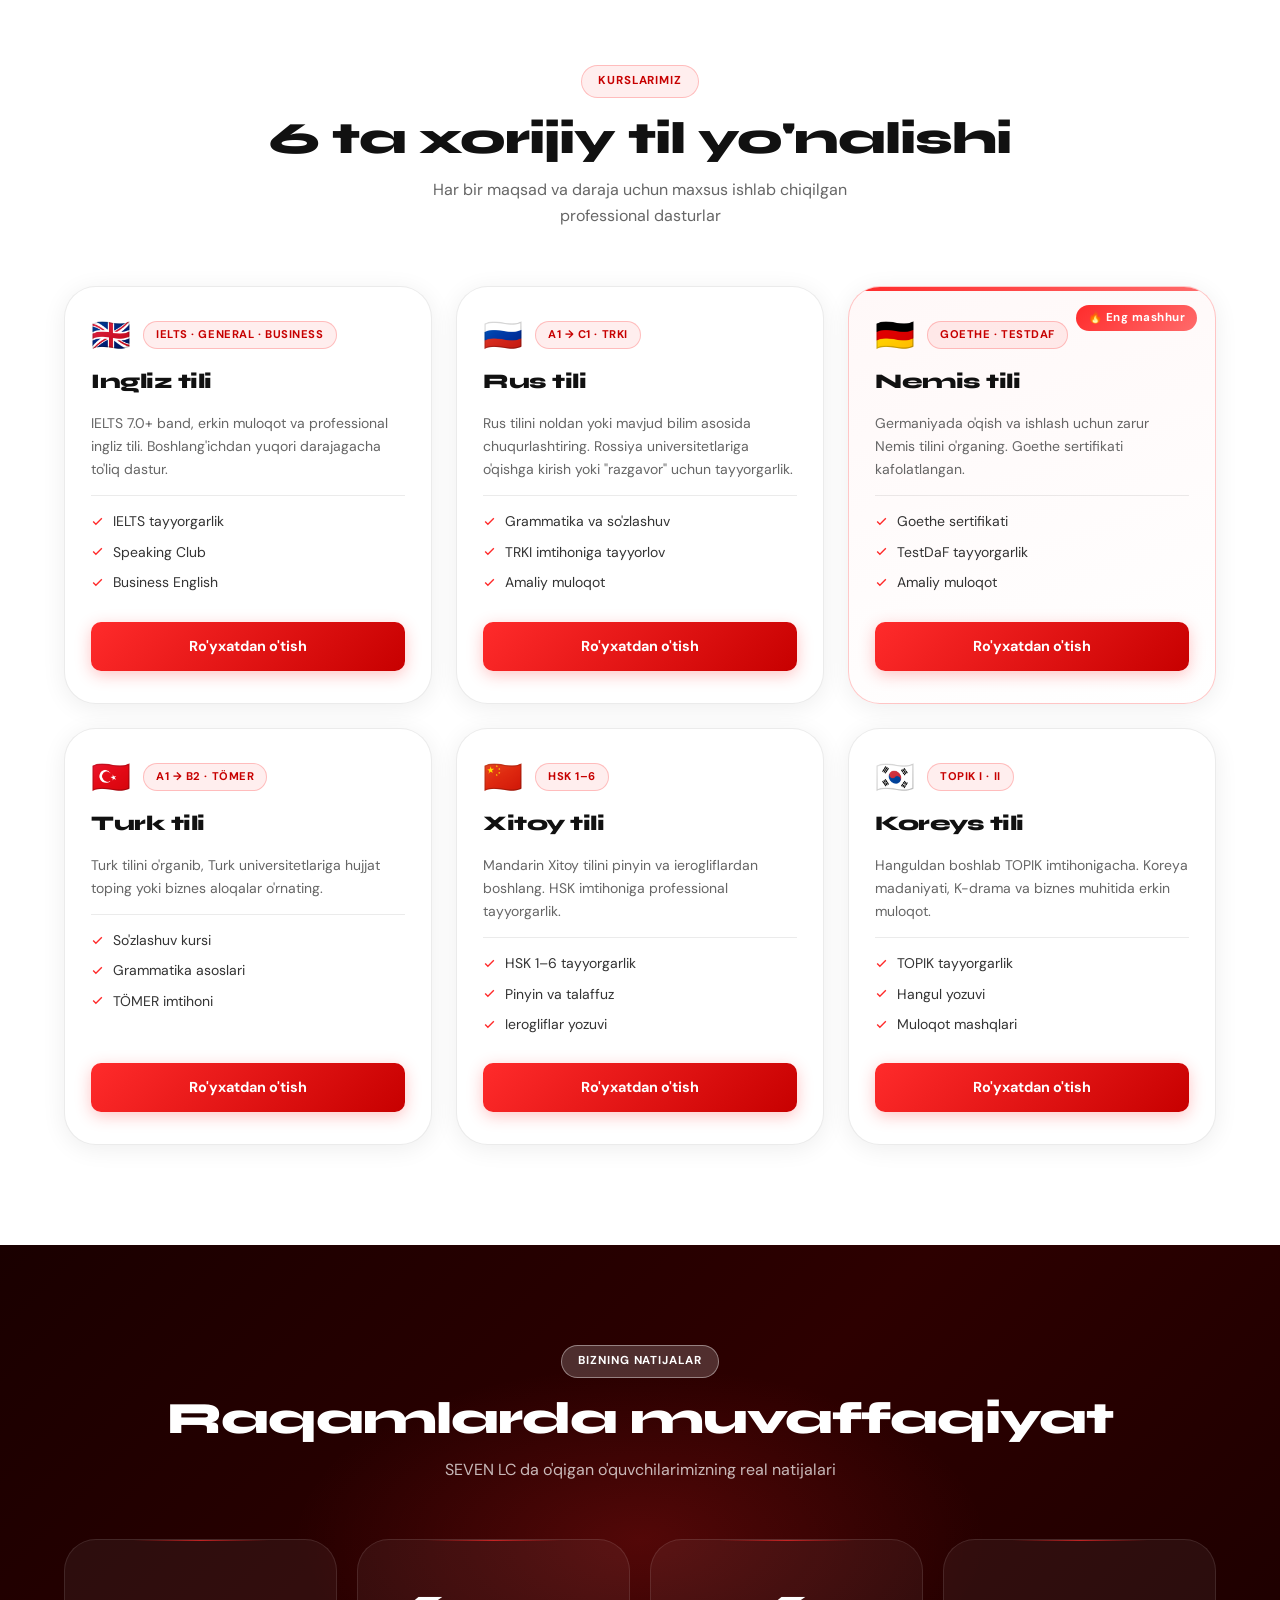
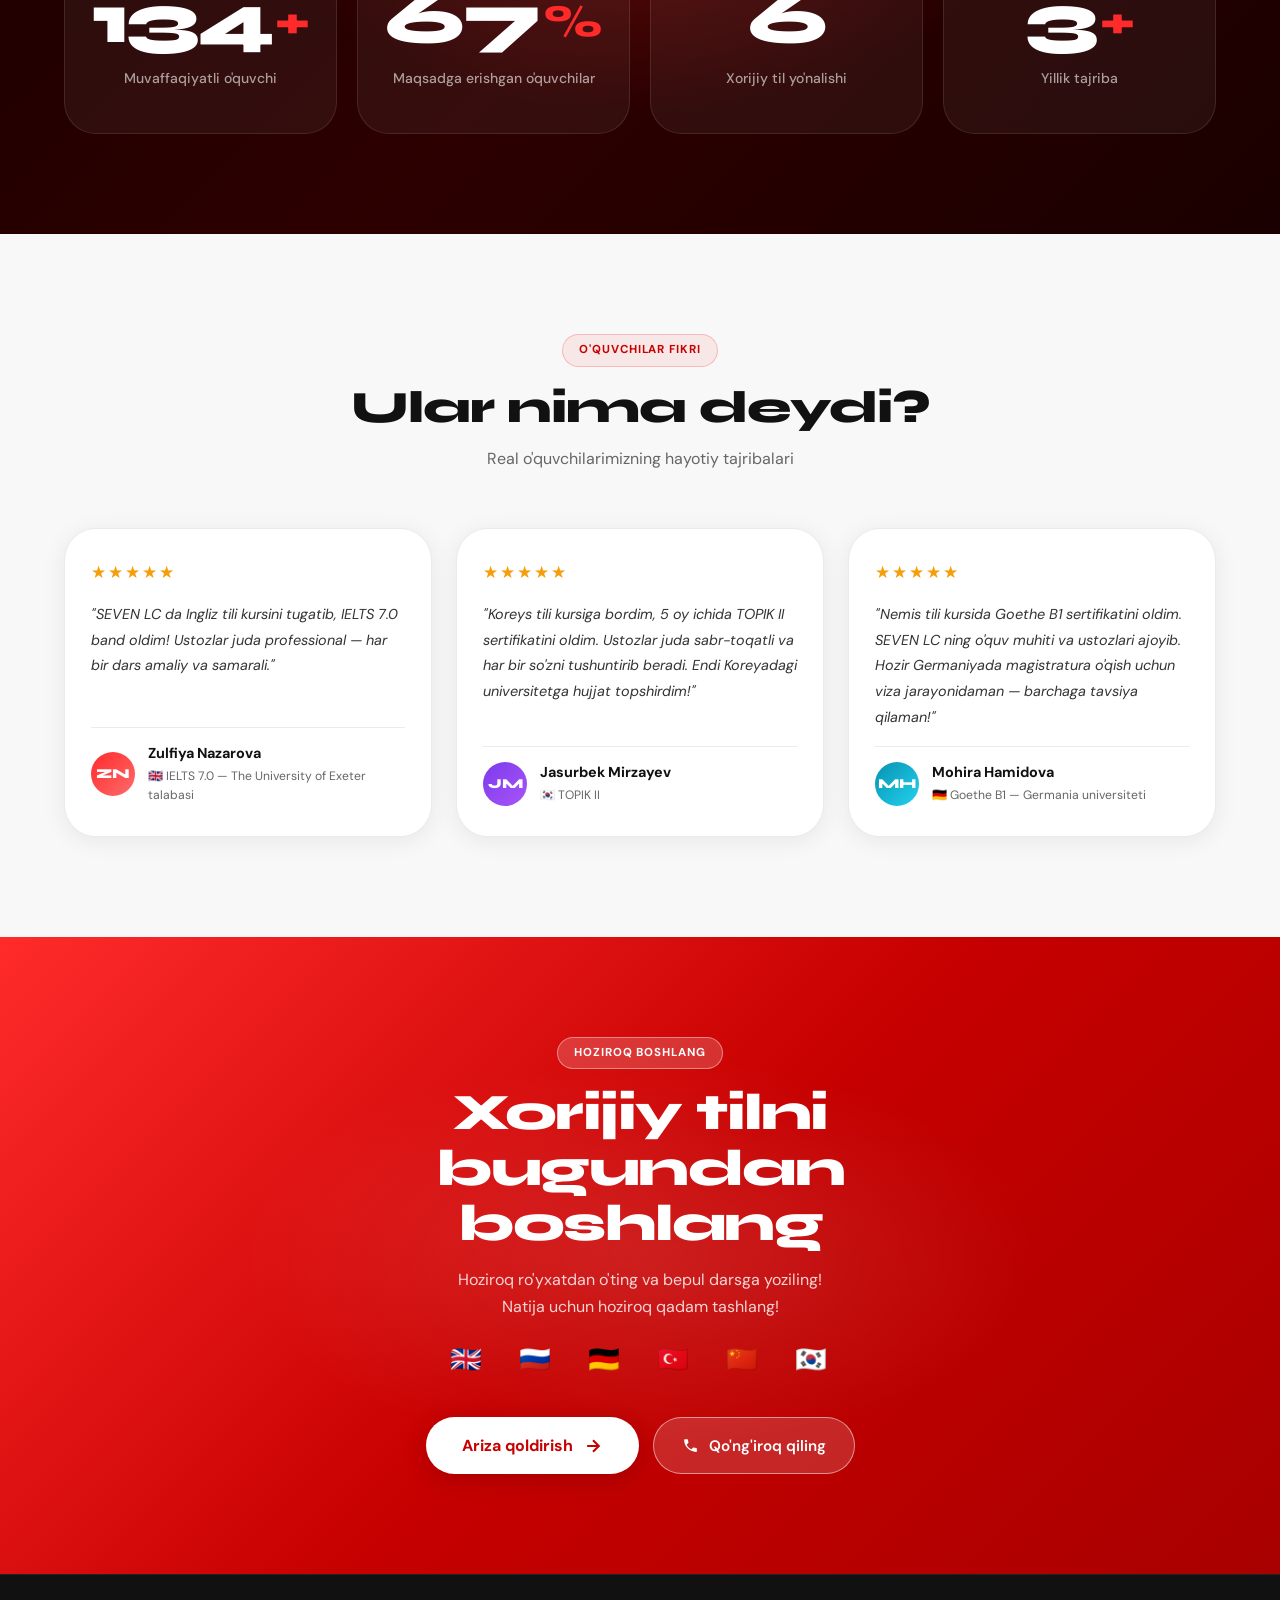
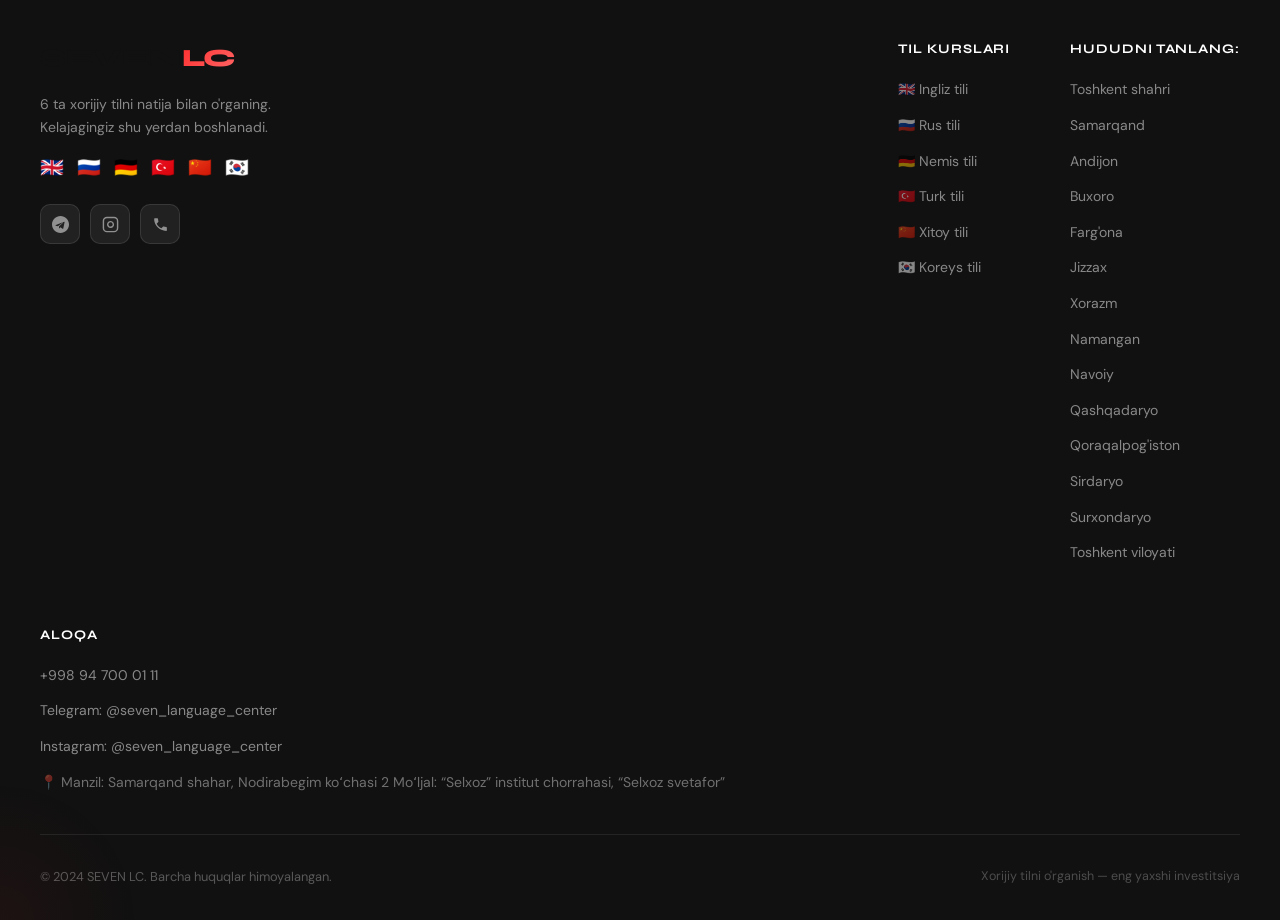
==== commit 88ea1052: "index.html" ====
--- a/index.html
+++ b/index.html
@@ -189,14 +189,15 @@
               <div class="select-wrapper">
                 <select id="courseSelect" class="form-input form-select" required>
                   <option value="">— Kursni tanlang —</option>
+                                     <option value="Ingliz tili">🇬🇧 Ingliz tili (bolalar)</option>
+                  <option value="Rus tili">🇷🇺 Rus tili (bolalar)</option>
                   <option value="Ingliz tili">🇬🇧 Ingliz tili</option>
                   <option value="Rus tili">🇷🇺 Rus tili</option>
                   <option value="Nemis tili">🇩🇪 Nemis tili</option>
                   <option value="Turk tili">🇹🇷 Turk tili</option>
                   <option value="Xitoy tili">🇨🇳 Xitoy tili</option>
                   <option value="Koreys tili">🇰🇷 Koreys tili</option>
-                   <option value="Ingliz tili">🇬🇧 Ingliz tili (bolalar)</option>
-                  <option value="Rus tili">🇷🇺 Rus tili (bolalar)</option>
+
                 </select>
                 <svg class="select-arrow" width="16" height="16" viewBox="0 0 24 24" fill="none" stroke="currentColor" stroke-width="2.5"><path d="M6 9l6 6 6-6"/></svg>
               </div>
